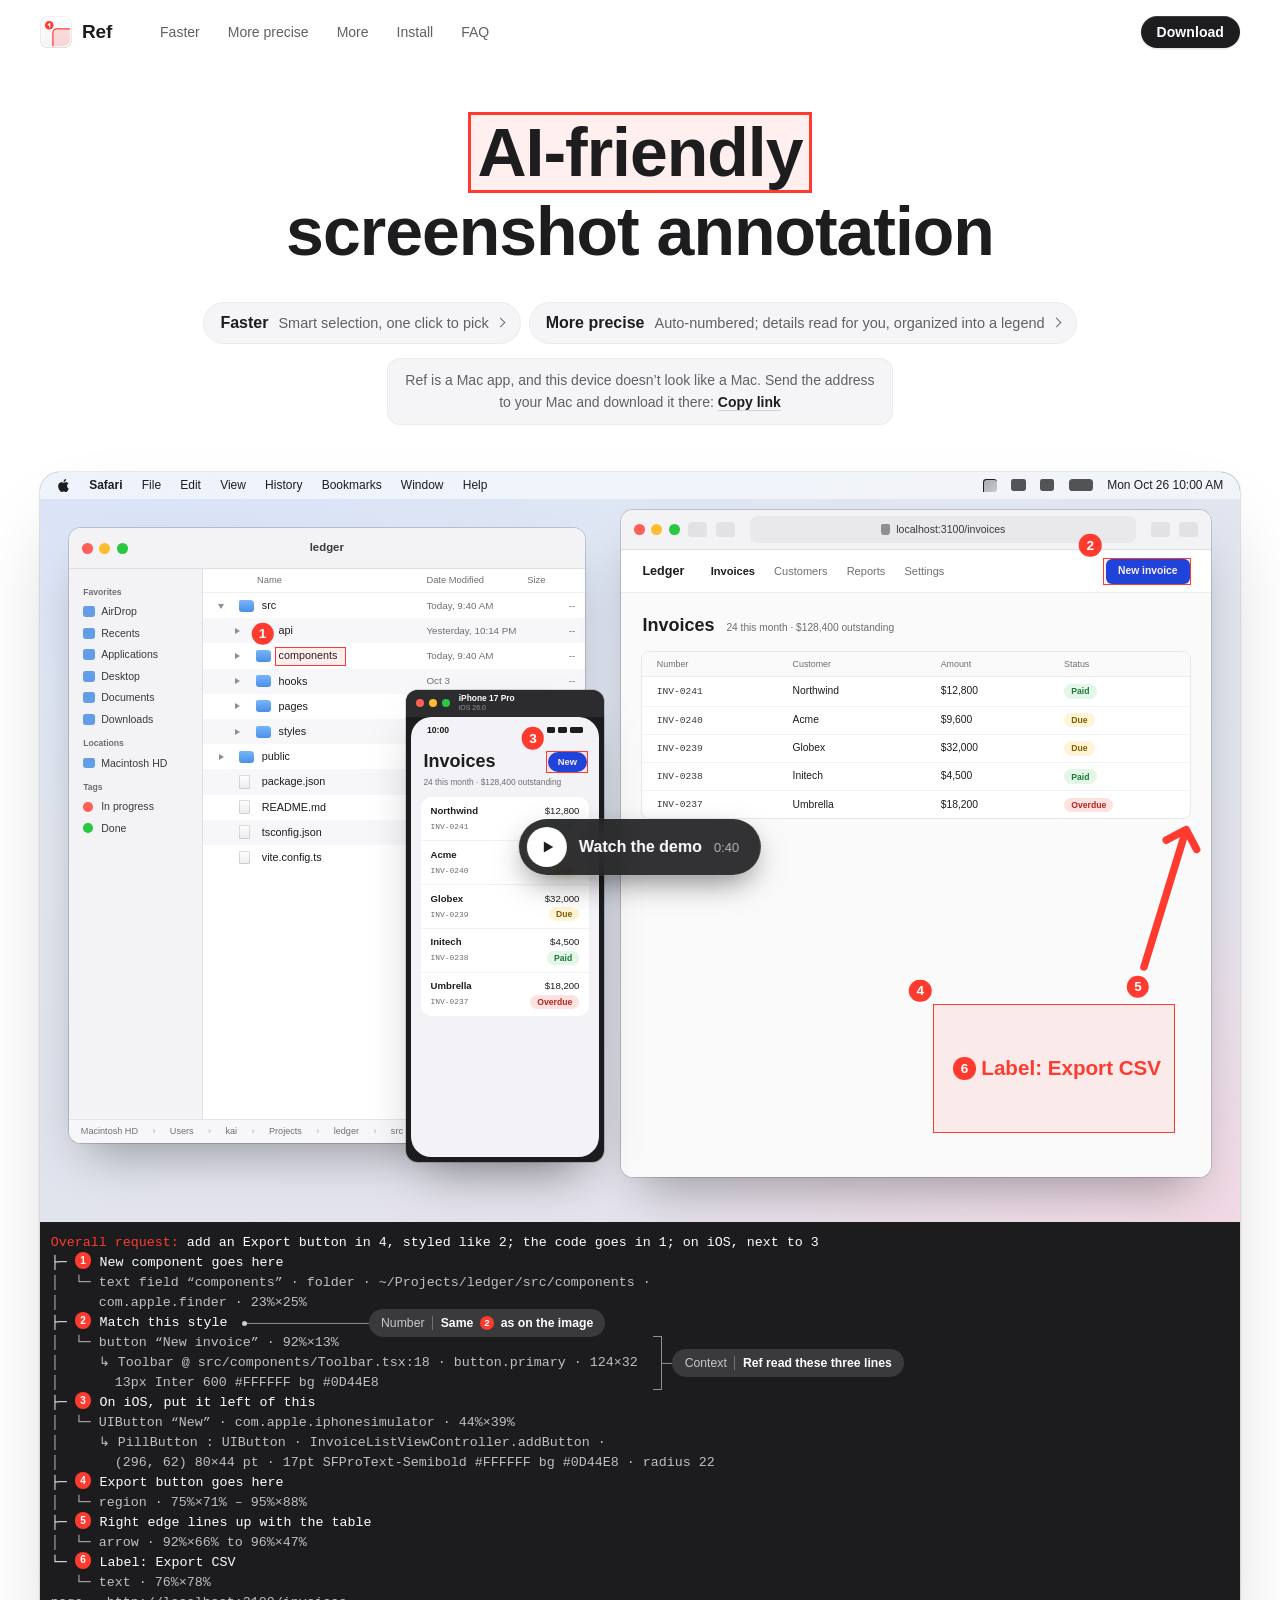
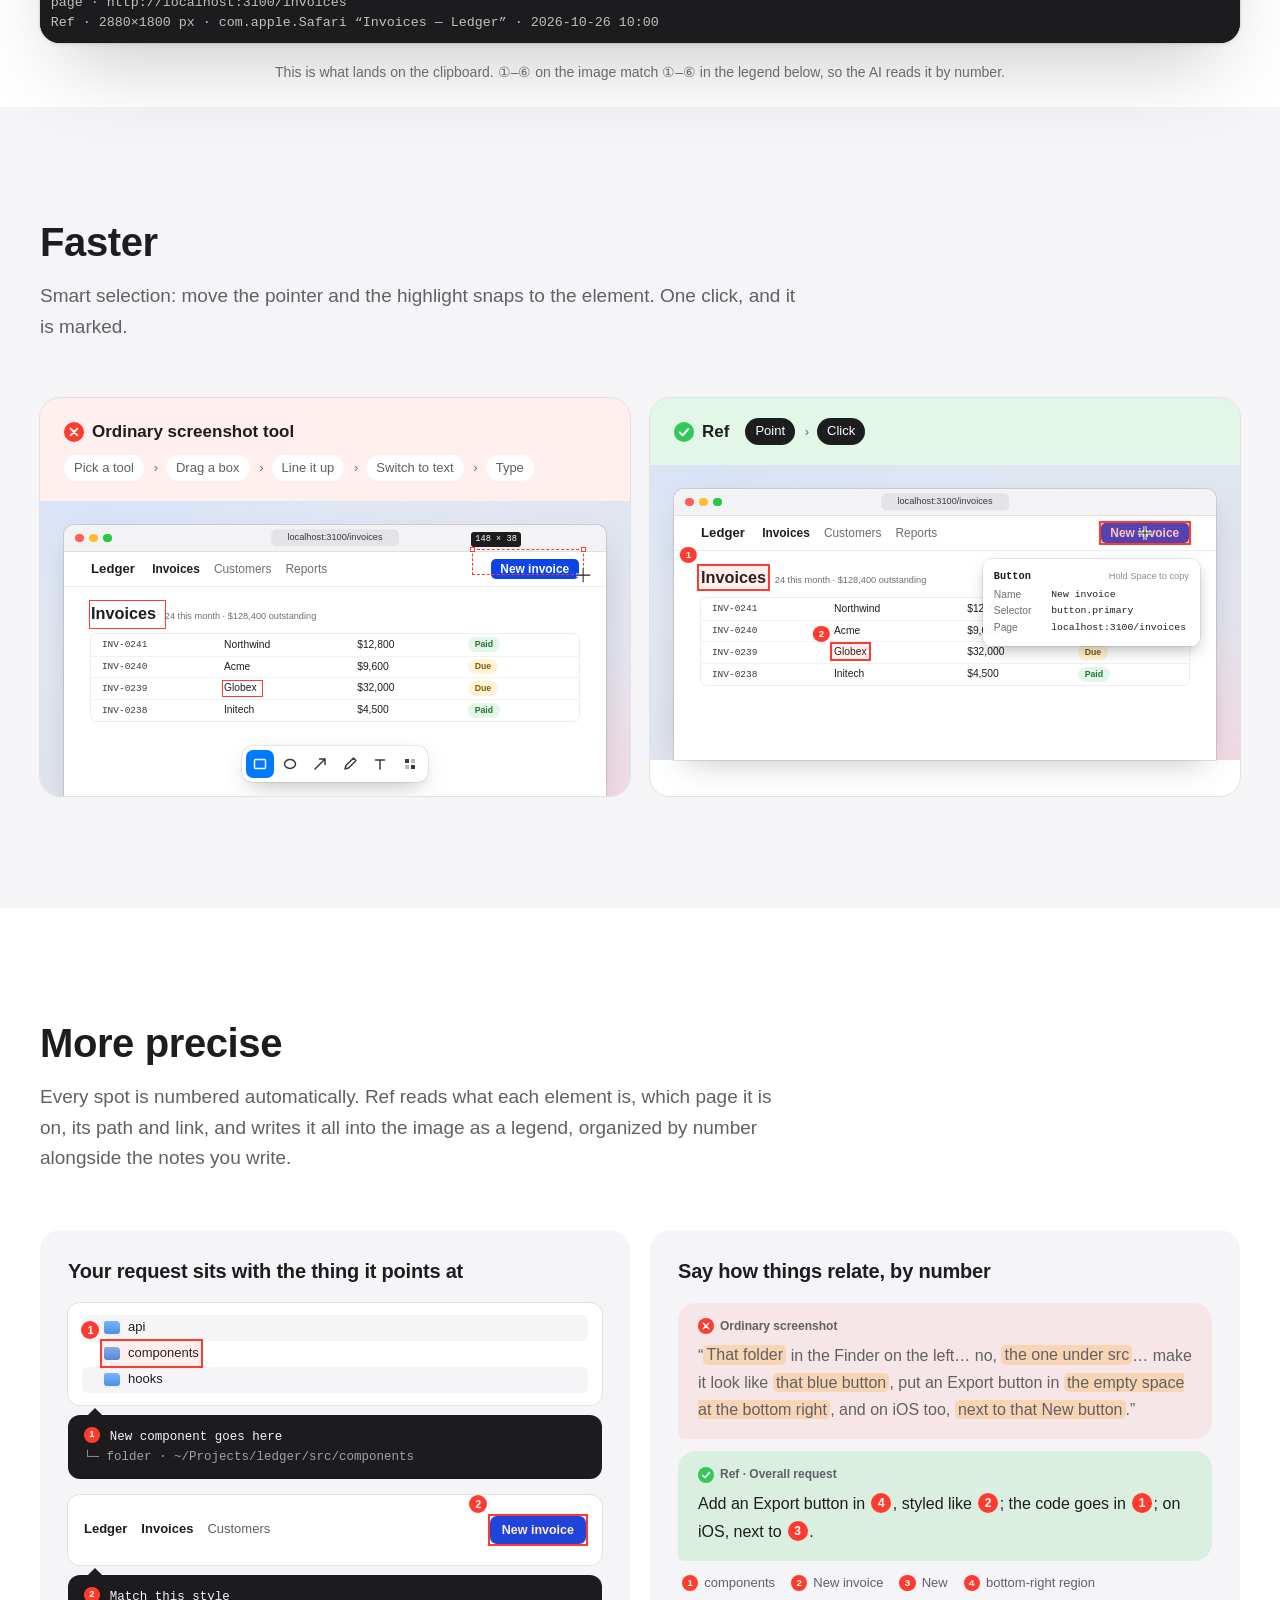
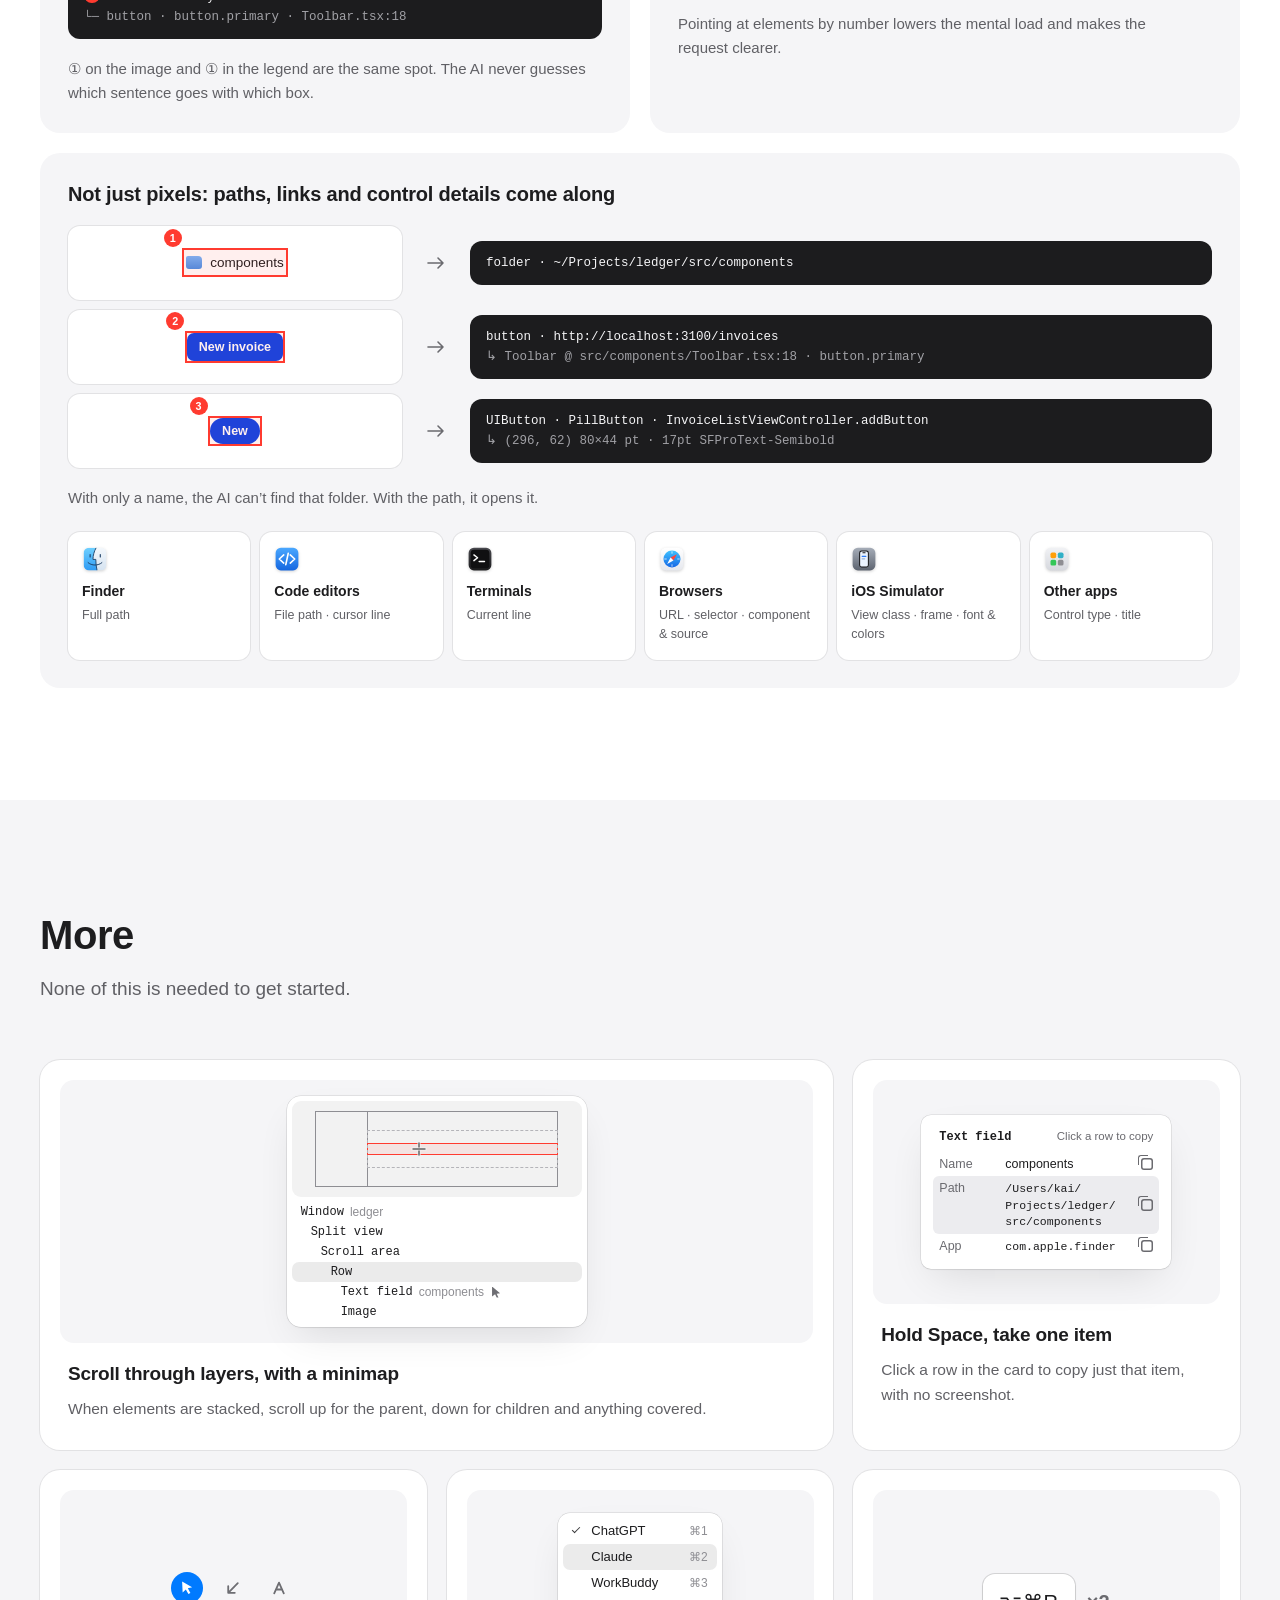
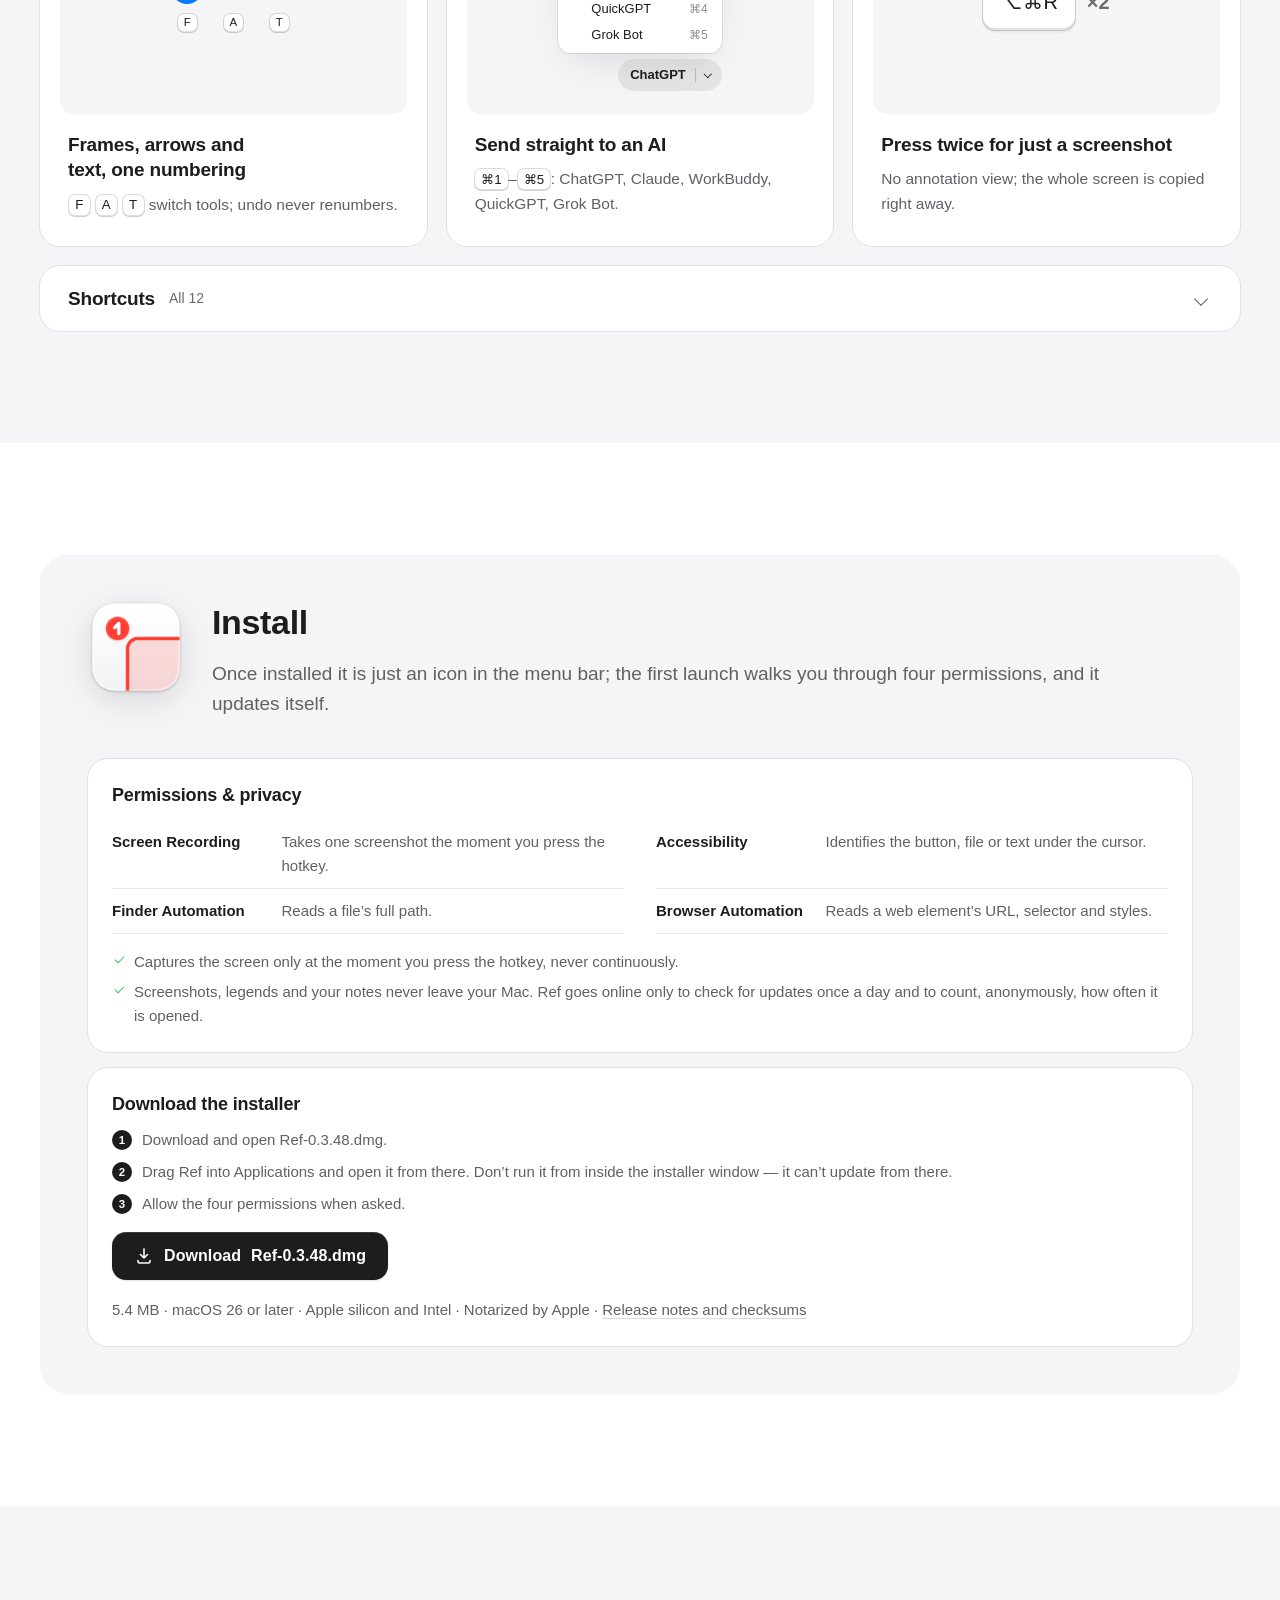
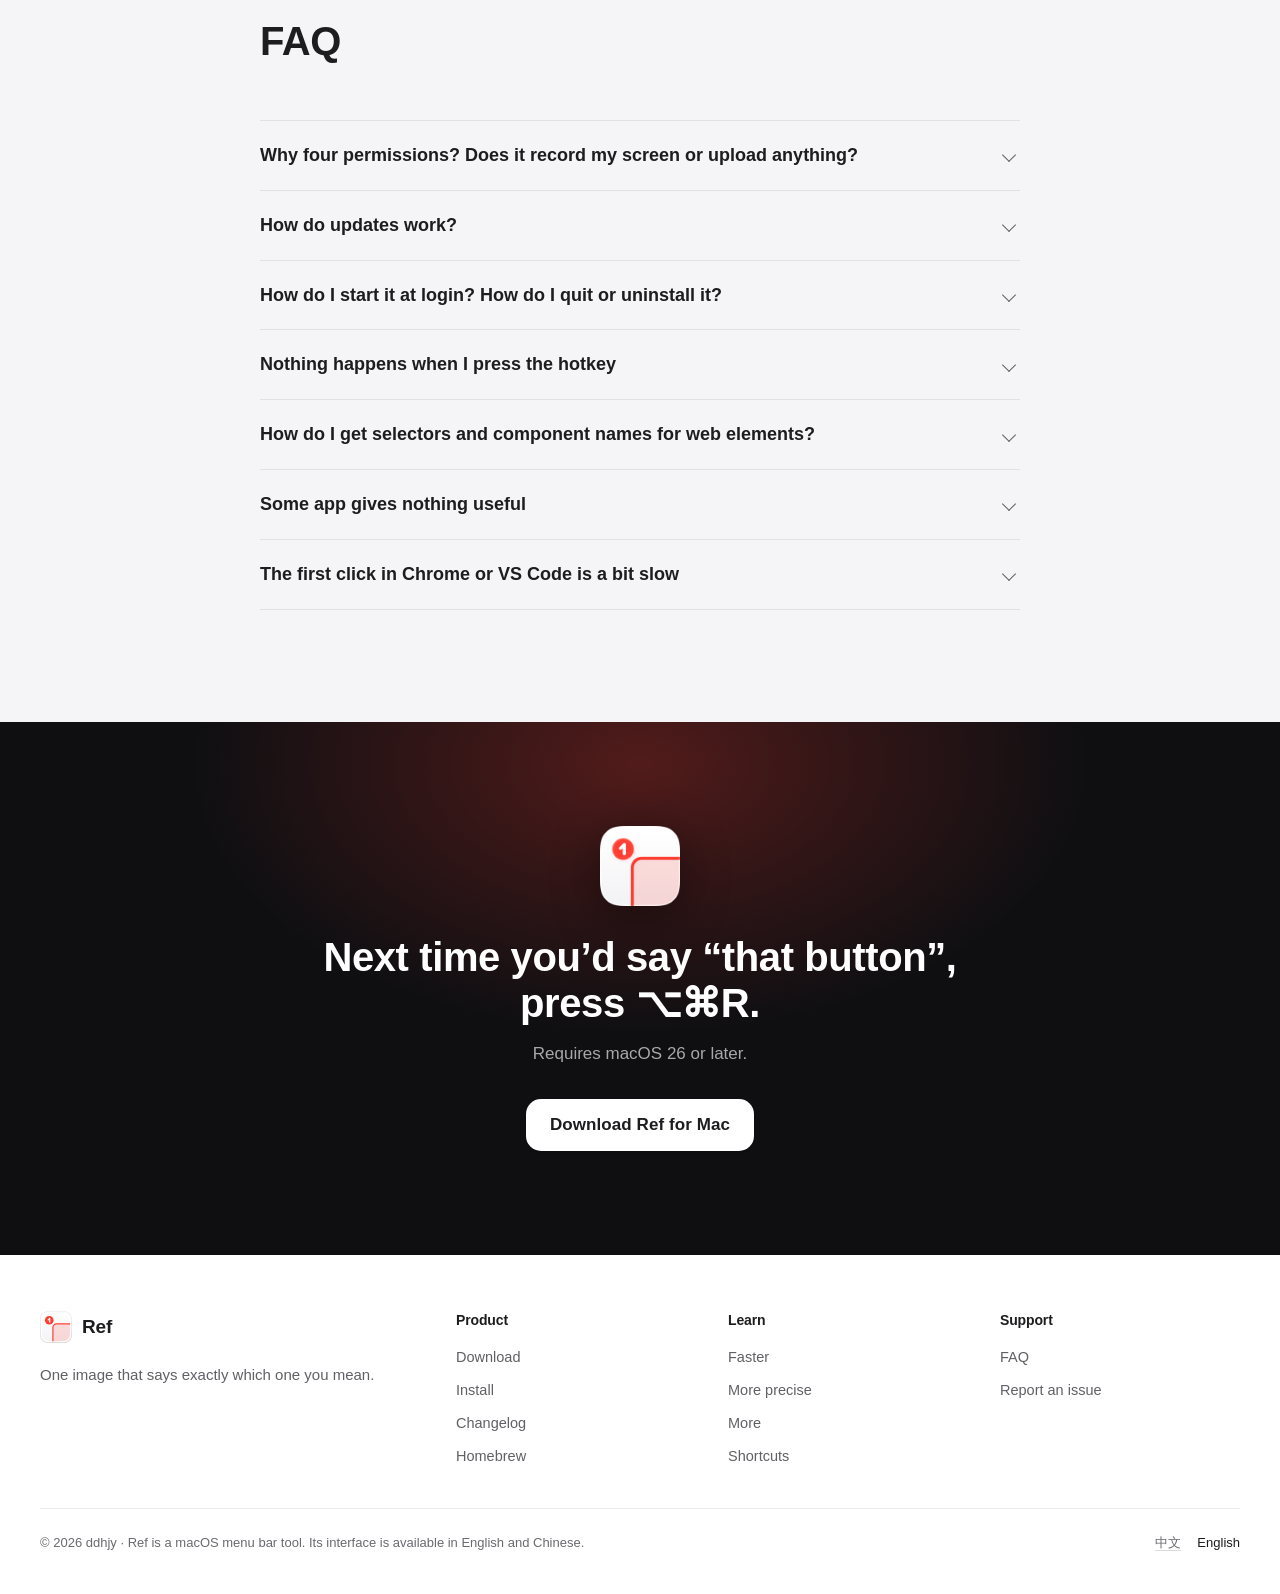
==== en/index.html @ 7cd7f017 "site: v0.3.48" ====
<!doctype html>
<html lang="en">
<head>
<meta charset="utf-8">
<meta name="viewport" content="width=device-width, initial-scale=1, viewport-fit=cover">
<title>Ref — AI-friendly screenshot annotation · macOS</title>
<meta name="description" content="AI-friendly screenshot annotation, in the macOS menu bar. Faster: smart selection, picked in one click. More precise: numbered automatically, with the details read for you and organized into a legend. Paste it into Cursor, ChatGPT or Claude.">
<meta name="color-scheme" content="light dark">
<meta name="theme-color" media="(prefers-color-scheme: light)" content="#ffffff">
<meta name="theme-color" media="(prefers-color-scheme: dark)" content="#161617">
<meta name="application-name" content="Ref">
<meta name="apple-mobile-web-app-title" content="Ref">

<link rel="canonical" href="https://ref.suixinapp.com/en/">
<link rel="alternate" hreflang="zh-Hans" href="https://ref.suixinapp.com/">
<link rel="alternate" hreflang="en" href="https://ref.suixinapp.com/en/">
<link rel="alternate" hreflang="x-default" href="https://ref.suixinapp.com/">

<meta property="og:type" content="website">
<meta property="og:site_name" content="Ref">
<meta property="og:locale" content="en_US">
<meta property="og:locale:alternate" content="zh_CN">
<meta property="og:title" content="Ref — AI-friendly screenshot annotation">
<meta property="og:description" content="Faster: smart selection, picked in one click. More precise: numbered automatically, with the details read for you and organized into a legend. Paste it into Cursor, ChatGPT or Claude.">
<meta property="og:url" content="https://ref.suixinapp.com/en/">
<meta property="og:image" content="https://ref.suixinapp.com/assets/img/og-en.png">
<meta property="og:image:width" content="1200">
<meta property="og:image:height" content="630">
<meta property="og:image:alt" content="Ref: numbered marks on a screenshot and the legend band underneath">
<meta name="twitter:card" content="summary_large_image">
<meta name="twitter:title" content="Ref — AI-friendly screenshot annotation">
<meta name="twitter:description" content="Smart selection, one click to pick; auto-numbered, with the details read for you and organized into a legend. Paste it into Cursor, ChatGPT or Claude.">
<meta name="twitter:image" content="https://ref.suixinapp.com/assets/img/og-en.png">

<link rel="icon" href="../assets/img/favicon.svg" type="image/svg+xml">
<link rel="icon" href="../assets/img/favicon-32.png" type="image/png" sizes="32x32">
<link rel="apple-touch-icon" href="../assets/img/apple-touch-icon.png">
<link rel="manifest" href="../site.webmanifest">

<link rel="preload" href="../assets/img/brand.svg" as="image" type="image/svg+xml">
<link rel="preconnect" href="https://api.github.com" crossorigin>
<link rel="stylesheet" href="../assets/site.css">
<script src="../assets/lang.js"></script>
<script type="application/ld+json">
{
  "@context": "https://schema.org",
  "@type": "SoftwareApplication",
  "name": "Ref",
  "operatingSystem": "macOS 26",
  "applicationCategory": "UtilitiesApplication",
  "description": "AI-friendly screenshot annotation, in the macOS menu bar. Press a hotkey and click what you mean: Ref snaps to the element, numbers it, and writes your request together with its path and links into one image on the clipboard.",
  "softwareVersion": "0.3.48",
  "downloadUrl": "https://github.com/ddhjy/ref-releases/releases/latest",
  "releaseNotes": "https://github.com/ddhjy/ref-releases/releases",
  "offers": { "@type": "Offer", "price": "0", "priceCurrency": "USD" },
  "inLanguage": ["en", "zh-Hans"],
  "image": "https://ref.suixinapp.com/assets/img/icon-512.png",
  "url": "https://ref.suixinapp.com/en/"
}
</script>
</head>
<body>
<a class="skip" href="#main">Skip to content</a>

<header class="site-header">
  <div class="container nav-bar">
    <a class="brand" href="./" aria-label="Ref home">
      <img src="../assets/img/brand.svg" width="32" height="32" alt="" decoding="async">
      <span>Ref</span>
    </a>
    <nav class="nav-links" id="nav" aria-label="Page">
      <a href="#faster">Faster</a>
      <a href="#precise">More precise</a>
      <a href="#details">More</a>
      <a href="#install">Install</a>
      <a href="#faq">FAQ</a>
    </nav>
    <div class="nav-actions">
      <a class="btn btn-primary btn-sm" href="#install">Download</a>
      <button class="nav-toggle" type="button" aria-expanded="false" aria-controls="nav" aria-label="Open menu">
        <span></span><span></span>
      </button>
    </div>
  </div>
</header>

<main id="main">

<!-- ========== Hero ========== -->
<section class="hero" aria-labelledby="hero-title">
  <div class="container hero-copy">
    <h1 id="hero-title"><span class="mark">AI-friendly</span> <span class="nowrap">screenshot annotation</span></h1>
    <ul class="lede-2">
      <li><a href="#faster"><b>Faster</b><span>Smart selection, one click to pick</span></a></li>
      <li><a href="#precise"><b>More precise</b><span>Auto-numbered; details read for you, organized into a legend</span></a></li>
    </ul>
    <p class="notice" data-old-macos hidden>Your Mac is on macOS <span data-macos-version></span>, and Ref needs macOS 26. Update under System Settings → General → Software Update first, then come back to download.</p>
    <p class="notice" data-not-mac hidden>Ref is a Mac app, and this device doesn’t look like a Mac. Send the address to your Mac and download it there: <button class="link-btn copy" type="button" data-copy="https://ref.suixinapp.com/en/"><span class="copy-idle">Copy link</span><span class="copy-done">Copied</span></button></p>
  </div>
  <div class="container-wide">
    <figure class="demo" aria-label="An image copied by Ref: six numbered marks on a screenshot, and a legend band underneath that spells out what each mark refers to">
      <div class="demo-frame">
      <div class="demo-screen" aria-hidden="true">
        <div class="mbar">
          <span class="mbar-apple"></span>
          <b>Safari</b><span>File</span><span>Edit</span><span>View</span><span>History</span><span>Bookmarks</span><span>Window</span><span>Help</span>
          <span class="mbar-right"><i class="mbar-ref"></i><i class="mbar-glyph"></i><i class="mbar-glyph"></i><i class="mbar-glyph wide"></i><span>Mon Oct 26  10:00 AM</span></span>
        </div>

        <div class="win win-finder">
          <div class="win-bar">
            <span class="lights"><i></i><i></i><i></i></span>
            <span class="win-title">ledger</span>
          </div>
          <div class="finder">
            <aside class="finder-side">
              <p>Favorites</p>
              <span>AirDrop</span><span>Recents</span><span>Applications</span><span>Desktop</span><span>Documents</span><span>Downloads</span>
              <p>Locations</p>
              <span>Macintosh HD</span>
              <p>Tags</p>
              <span class="tag"><i style="--c:#ff5f57"></i>In progress</span><span class="tag"><i style="--c:#28c840"></i>Done</span>
            </aside>
            <div class="finder-list">
              <div class="finder-head"><span>Name</span><span>Date Modified</span><span>Size</span></div>
              <div class="row"><em class="tri open"></em><i class="ico folder"></i><span>src</span><span>Today, 9:40 AM</span><span>--</span></div>
              <div class="row deep"><em class="tri"></em><i class="ico folder"></i><span>api</span><span>Yesterday, 10:14 PM</span><span>--</span></div>
              <div class="row deep" data-mark="1"><em class="tri"></em><i class="ico folder"></i><span>components</span><span>Today, 9:40 AM</span><span>--</span></div>
              <div class="row deep"><em class="tri"></em><i class="ico folder"></i><span>hooks</span><span>Oct 3</span><span>--</span></div>
              <div class="row deep"><em class="tri"></em><i class="ico folder"></i><span>pages</span><span>Today, 9:12 AM</span><span>--</span></div>
              <div class="row deep"><em class="tri"></em><i class="ico folder"></i><span>styles</span><span>Sep 30</span><span>--</span></div>
              <div class="row"><em class="tri"></em><i class="ico folder"></i><span>public</span><span>Sep 28</span><span>--</span></div>
              <div class="row"><em></em><i class="ico file"></i><span>package.json</span><span>Today, 9:12 AM</span><span>2 KB</span></div>
              <div class="row"><em></em><i class="ico file"></i><span>README.md</span><span>Sep 28</span><span>4 KB</span></div>
              <div class="row"><em></em><i class="ico file"></i><span>tsconfig.json</span><span>Sep 28</span><span>1 KB</span></div>
              <div class="row"><em></em><i class="ico file"></i><span>vite.config.ts</span><span>Sep 28</span><span>1 KB</span></div>
            </div>
          </div>
          <div class="finder-path"><span>Macintosh HD</span><span>Users</span><span>kai</span><span>Projects</span><span>ledger</span><span>src</span></div>
        </div>

        <div class="win win-safari">
          <div class="win-bar safari-bar">
            <span class="lights"><i></i><i></i><i></i></span>
            <span class="sf-btn"></span><span class="sf-btn"></span>
            <span class="url"><i></i>localhost:3100/invoices</span>
            <span class="sf-btn"></span><span class="sf-btn"></span>
          </div>
          <div class="page">
            <div class="page-nav">
              <b>Ledger</b>
              <span class="on">Invoices</span><span>Customers</span><span>Reports</span><span>Settings</span>
              <span class="page-btn" data-mark="2">New invoice</span>
            </div>
            <div class="page-body">
              <div class="page-h"><span>Invoices</span><small>24 this month · $128,400 outstanding</small></div>
              <div class="table">
                <div class="th"><span>Number</span><span>Customer</span><span>Amount</span><span>Status</span></div>
                <div class="tr"><span>INV-0241</span><span>Northwind</span><span>$12,800</span><span class="st paid">Paid</span></div>
                <div class="tr"><span>INV-0240</span><span>Acme</span><span>$9,600</span><span class="st">Due</span></div>
                <div class="tr"><span>INV-0239</span><span>Globex</span><span>$32,000</span><span class="st">Due</span></div>
                <div class="tr"><span>INV-0238</span><span>Initech</span><span>$4,500</span><span class="st paid">Paid</span></div>
                <div class="tr"><span>INV-0237</span><span>Umbrella</span><span>$18,200</span><span class="st late">Overdue</span></div>
              </div>
            </div>
          </div>
        </div>

        <div class="win win-sim">
          <div class="win-bar sim-bar">
            <span class="lights"><i></i><i></i><i></i></span>
            <span class="sim-name"><b>iPhone 17 Pro</b><small>iOS 26.0</small></span>
          </div>
          <div class="phone">
            <div class="phone-status"><b>10:00</b><span><i></i><i></i><i class="wide"></i></span></div>
            <div class="phone-nav"><b>Invoices</b><span class="phone-btn" data-mark="3">New</span></div>
            <div class="phone-sub">24 this month · $128,400 outstanding</div>
            <div class="phone-list">
              <div class="phone-cell"><b>Northwind</b><span>$12,800</span><small>INV-0241</small><span class="st paid">Paid</span></div>
              <div class="phone-cell"><b>Acme</b><span>$9,600</span><small>INV-0240</small><span class="st">Due</span></div>
              <div class="phone-cell"><b>Globex</b><span>$32,000</span><small>INV-0239</small><span class="st">Due</span></div>
              <div class="phone-cell"><b>Initech</b><span>$4,500</span><small>INV-0238</small><span class="st paid">Paid</span></div>
              <div class="phone-cell"><b>Umbrella</b><span>$18,200</span><small>INV-0237</small><span class="st late">Overdue</span></div>
            </div>
          </div>
        </div>

        <!-- Marks as the app draws them: a square ring outside the frame, the badge off its
             top-left corner; a straight arrow with the badge behind its tail; text beside its badge. -->
        <span class="mk mk-frame" style="--x:19.7%;--y:23.4%;--w:5.7%;--h:2.3%" data-n="1"><b>1</b></span>
        <span class="mk mk-frame" style="--x:88.67%;--y:11.58%;--w:7.13%;--h:3.36%" data-n="2"><b>2</b></span>
        <span class="mk mk-frame" style="--x:42.23%;--y:37.32%;--w:3.32%;--h:2.72%" data-n="3"><b>3</b></span>
        <span class="mk mk-region" style="--x:74.5%;--y:71%;--w:20%;--h:17%" data-n="4"><b>4</b></span>
        <svg class="mk mk-arrow" viewBox="0 0 1000 625" preserveAspectRatio="none" data-n="5" data-tail="920 412.5" data-head="956 295">
          <path d="M920 412.5 L955.08 297.99 M938.52 306.78 L955.08 297.99 L963.87 314.55"/>
        </svg>
        <span class="mk mk-badge-only" style="--x:92%;--y:66%;--ux:0.2929;--uy:-0.9561" data-n="5"><b>5</b></span>
        <span class="mk mk-text" style="--x:76.1%;--y:78%" data-n="6"><b>6</b>Label: Export CSV</span>
      </div>

      <pre class="demo-legend" data-legend><span class="ll" data-n="0"><em>Overall request: </em>add an Export button in 4, styled like 2; the code goes in 1; on iOS, next to 3</span>
<span class="ll" data-n="1">├─ <i class="lb" data-n="1">①</i> New component goes here
<s>│  └─ text field “components” · folder · ~/Projects/ledger/src/components ·
│     com.apple.finder · 23%×25%</s></span>
<span class="ll" data-n="2">├─ <i class="lb" data-n="2">②</i> Match this style
<s>│  └─ button “New invoice” · 92%×13%
│     ↳ Toolbar @ src/components/Toolbar.tsx:18 · button.primary · 124×32
│       13px Inter 600 #FFFFFF bg #0D44E8</s></span>
<span class="ll" data-n="3">├─ <i class="lb" data-n="3">③</i> On iOS, put it left of this
<s>│  └─ UIButton “New” · com.apple.iphonesimulator · 44%×39%
│     ↳ PillButton : UIButton · InvoiceListViewController.addButton ·
│       (296, 62) 80×44 pt · 17pt SFProText-Semibold #FFFFFF bg #0D44E8 · radius 22</s></span>
<span class="ll" data-n="4">├─ <i class="lb" data-n="4">④</i> Export button goes here
<s>│  └─ region · 75%×71% – 95%×88%</s></span>
<span class="ll" data-n="5">├─ <i class="lb" data-n="5">⑤</i> Right edge lines up with the table
<s>│  └─ arrow · 92%×66% to 96%×47%</s></span>
<span class="ll" data-n="6">└─ <i class="lb" data-n="6">⑥</i> Label: Export CSV
<s>   └─ text · 76%×78%</s></span>
<span class="ll sig" data-n="7">page · http://localhost:3100/invoices
Ref · 2880×1800 px · com.apple.Safari “Invoices — Ledger” · 2026-10-26 10:00</span></pre>
      <!-- Notes on the picture, not part of it: the caption says the same in words. -->
      <ul class="demo-guides" aria-hidden="true">
        <li class="dg dg-num" style="--x:27.4cqw;--from:17cqw;--line:4"><span>Number</span><i></i>Same <b>2</b> as on the image</li>
        <li class="dg dg-read" style="--x:51cqw;--line:5;--lines:3"><span>Context</span><i></i>Ref read these three lines</li>
      </ul>
      </div>
      <figcaption class="demo-caption">This is what lands on the clipboard. ①–⑥ on the image match ①–⑥ in the legend below, so the AI reads it by number.</figcaption>
    </figure>
  </div>
</section>

<!-- ========== Faster ========== -->
<section class="section section-alt" id="faster" aria-labelledby="faster-title">
  <div class="container">
    <header class="section-head">
      <h2 id="faster-title">Faster</h2>
      <p class="section-lede">Smart selection: move the pointer and the highlight snaps to the element. One click, and it is marked.</p>
    </header>

    <div class="vs2">
      <figure class="vs2-item">
        <figcaption>
          <b>Ordinary screenshot tool</b>
          <ul class="chips"><li>Pick a tool</li><li>Drag a box</li><li>Line it up</li><li>Switch to text</li><li>Type</li></ul>
        </figcaption>
        <div class="mini-wrap" aria-hidden="true">
          <div class="mini">
            <div class="mini-bar"><span class="mini-lights"><i></i><i></i><i></i></span><span class="mini-url">localhost:3100/invoices</span></div>
            <div class="mini-nav"><b>Ledger</b><span class="on">Invoices</span><span>Customers</span><span>Reports</span><span class="mini-btn">New invoice<i class="plain-box"><small>148 × 38</small><svg class="xhair" viewBox="0 0 16 16"><path d="M8 1v14M1 8h14" stroke="#fff" stroke-width="3"/><path d="M8 1v14M1 8h14" stroke="#1d1d1f" stroke-width="1"/></svg></i></span></div>
            <div class="mini-body">
              <div class="mini-h"><span class="mini-hw plain-prev">Invoices</span><small>24 this month · $128,400 outstanding</small></div>
              <div class="mini-table">
                <div class="mini-tr"><span>INV-0241</span><span>Northwind</span><span>$12,800</span><span><i class="mini-st paid">Paid</i></span></div>
                <div class="mini-tr"><span>INV-0240</span><span>Acme</span><span>$9,600</span><span><i class="mini-st">Due</i></span></div>
                <div class="mini-tr"><span>INV-0239</span><span><i class="plain-prev">Globex</i></span><span>$32,000</span><span><i class="mini-st">Due</i></span></div>
                <div class="mini-tr"><span>INV-0238</span><span>Initech</span><span>$4,500</span><span><i class="mini-st paid">Paid</i></span></div>
              </div>
            </div>
          </div>
          <div class="plain-tools">
            <i class="pt on"><svg viewBox="0 0 16 16"><rect x="2.5" y="3.5" width="11" height="9" rx="1"/></svg></i>
            <i class="pt"><svg viewBox="0 0 16 16"><ellipse cx="8" cy="8" rx="5.5" ry="4.5"/></svg></i>
            <i class="pt"><svg viewBox="0 0 16 16"><path d="M3 13 13 3M7.5 3H13v5.5"/></svg></i>
            <i class="pt"><svg viewBox="0 0 16 16"><path d="m3 13 1-3.5L11.5 2 14 4.5 6.5 12 3 13Z"/></svg></i>
            <i class="pt"><svg viewBox="0 0 16 16"><path d="M3.5 4h9M8 4v9"/></svg></i>
            <i class="pt"><svg viewBox="0 0 16 16"><path d="M3 3h4v4H3zM9 9h4v4H9z" fill="currentColor" stroke="none"/><path d="M9 3h4v4H9zM3 9h4v4H3z" fill="currentColor" stroke="none" opacity=".35"/></svg></i>
          </div>
        </div>
      </figure>

      <figure class="vs2-item is-ref">
        <figcaption>
          <b>Ref</b>
          <ul class="chips"><li>Point</li><li>Click</li></ul>
        </figcaption>
        <div class="mini-wrap" aria-hidden="true">
          <div class="mini">
            <div class="mini-bar"><span class="mini-lights"><i></i><i></i><i></i></span><span class="mini-url">localhost:3100/invoices</span></div>
            <div class="mini-nav"><b>Ledger</b><span class="on">Invoices</span><span>Customers</span><span>Reports</span><span class="mini-btn mm hover">New invoice<svg class="xhair mini-cursor" viewBox="0 0 16 16"><path d="M8 1v14M1 8h14" stroke="#fff" stroke-width="3"/><path d="M8 1v14M1 8h14" stroke="#1d1d1f" stroke-width="1"/></svg></span></div>
            <div class="mini-body">
              <div class="mini-h"><span class="mini-hw mm set" data-n="1">Invoices</span><small>24 this month · $128,400 outstanding</small></div>
              <div class="mini-table">
                <div class="mini-tr"><span>INV-0241</span><span>Northwind</span><span>$12,800</span><span><i class="mini-st paid">Paid</i></span></div>
                <div class="mini-tr"><span>INV-0240</span><span>Acme</span><span>$9,600</span><span><i class="mini-st">Due</i></span></div>
                <div class="mini-tr"><span>INV-0239</span><span><i class="mm set" data-n="2">Globex</i></span><span>$32,000</span><span><i class="mini-st">Due</i></span></div>
                <div class="mini-tr"><span>INV-0238</span><span>Initech</span><span>$4,500</span><span><i class="mini-st paid">Paid</i></span></div>
              </div>
            </div>
            <div class="mini-card">
              <b>Button<small>Hold Space to copy</small></b>
              <span><i>Name</i><em>New invoice</em></span>
              <span><i>Selector</i><em>button.primary</em></span>
              <span><i>Page</i><em>localhost:3100/invoices</em></span>
            </div>
          </div>
        </div>
      </figure>
    </div>
  </div>
</section>

<!-- ========== More precise ========== -->
<section class="section" id="precise" aria-labelledby="precise-title">
  <div class="container">
    <header class="section-head">
      <h2 id="precise-title">More precise</h2>
      <p class="section-lede">Every spot is numbered automatically. Ref reads what each element is, which page it is on, its path and link, and writes it all into the image as a legend, organized by number alongside the notes you write.</p>
    </header>

    <div class="precise-grid">
      <article class="pblock">
        <h3>Your request sits with the thing it points at</h3>
        <div class="bind" aria-hidden="true">
          <div class="bind-col">
            <div class="bind-crop crop-finder">
              <div class="crow"><i class="cico"></i>api</div>
              <div class="crow"><span class="ctx-folder mm set" data-n="1"><i class="cico"></i>components</span></div>
              <div class="crow"><i class="cico"></i>hooks</div>
            </div>
            <pre class="bind-line"><i class="lb" data-n="1">①</i> New component goes here
<s>└─ folder · ~/Projects/ledger/src/components</s></pre>
          </div>
          <div class="bind-col">
            <div class="bind-crop crop-page"><b>Ledger</b><span class="on">Invoices</span><span>Customers</span><span class="cbtn mm set" data-n="2">New invoice</span></div>
            <pre class="bind-line"><i class="lb" data-n="2">②</i> Match this style
<s>└─ button · button.primary · Toolbar.tsx:18</s></pre>
          </div>
        </div>
        <p class="pblock-note">① on the image and ① in the legend are the same spot. The AI never guesses which sentence goes with which box.</p>
      </article>

      <article class="pblock">
        <h3>Say how things relate, by number</h3>
        <div class="relate">
          <blockquote class="say say-before">
            <span class="say-tag">Ordinary screenshot</span>
            <p>“<mark>That folder</mark> in the Finder on the left… no, <mark>the one under src</mark>… make it look like <mark>that blue button</mark>, put an Export button in <mark>the empty space at the bottom right</mark>, and on iOS too, <mark>next to that New button</mark>.”</p>
          </blockquote>
          <blockquote class="say say-after">
            <span class="say-tag">Ref · Overall request</span>
            <p>Add an Export button in <i class="lb" data-n="4">④</i>, styled like <i class="lb" data-n="2">②</i>; the code goes in <i class="lb" data-n="1">①</i>; on iOS, next to <i class="lb" data-n="3">③</i>.</p>
          </blockquote>
          <ul class="relate-key" aria-hidden="true">
            <li><i class="lb" data-n="1">①</i>components</li>
            <li><i class="lb" data-n="2">②</i>New invoice</li>
            <li><i class="lb" data-n="3">③</i>New</li>
            <li><i class="lb" data-n="4">④</i>bottom-right region</li>
          </ul>
        </div>
        <p class="pblock-note">Pointing at elements by number lowers the mental load and makes the request clearer.</p>
      </article>

      <article class="pblock pblock-wide">
        <h3>Not just pixels: paths, links and control details come along</h3>
        <ul class="ctx" aria-hidden="true">
          <li>
            <span class="ctx-el"><span class="ctx-folder mm set" data-n="1"><i class="cico"></i>components</span></span>
            <span class="ctx-arrow"><svg viewBox="0 0 24 24"><path d="M4 12h15m0 0-5-5m5 5-5 5"/></svg></span>
            <pre class="ctx-info">folder · ~/Projects/ledger/src/components</pre>
          </li>
          <li>
            <span class="ctx-el"><span class="ctx-btn mm set" data-n="2">New invoice</span></span>
            <span class="ctx-arrow"><svg viewBox="0 0 24 24"><path d="M4 12h15m0 0-5-5m5 5-5 5"/></svg></span>
            <pre class="ctx-info">button · http://localhost:3100/invoices
<s>↳ Toolbar @ src/components/Toolbar.tsx:18 · button.primary</s></pre>
          </li>
          <li>
            <span class="ctx-el"><span class="ctx-pill mm set" data-n="3">New</span></span>
            <span class="ctx-arrow"><svg viewBox="0 0 24 24"><path d="M4 12h15m0 0-5-5m5 5-5 5"/></svg></span>
            <pre class="ctx-info">UIButton · PillButton · InvoiceListViewController.addButton
<s>↳ (296, 62) 80×44 pt · 17pt SFProText-Semibold</s></pre>
          </li>
        </ul>
        <p class="pblock-note">With only a name, the AI can’t find that folder. With the path, it opens it.</p>
        <ul class="reads-row">
          <li><img class="app-icon" src="../assets/img/app-finder.svg" alt="" width="26" height="26"><b>Finder</b><span>Full path</span></li>
          <li><img class="app-icon" src="../assets/img/app-editor.svg" alt="" width="26" height="26"><b>Code editors</b><span>File path · cursor line</span></li>
          <li><img class="app-icon" src="../assets/img/app-terminal.svg" alt="" width="26" height="26"><b>Terminals</b><span>Current line</span></li>
          <li><img class="app-icon" src="../assets/img/app-browser.svg" alt="" width="26" height="26"><b>Browsers</b><span>URL · selector · component &amp; source</span></li>
          <li><img class="app-icon" src="../assets/img/app-simulator.svg" alt="" width="26" height="26"><b>iOS Simulator</b><span>View class · frame · font &amp; colors</span></li>
          <li><img class="app-icon" src="../assets/img/app-other.svg" alt="" width="26" height="26"><b>Other apps</b><span>Control type · title</span></li>
        </ul>
      </article>
    </div>
  </div>
</section>

<!-- ========== Details ========== -->
<section class="section section-alt" id="details" aria-labelledby="details-title">
  <div class="container">
    <header class="section-head">
      <h2 id="details-title">More</h2>
      <p class="section-lede">None of this is needed to get started.</p>
    </header>
    <div class="bento details">
      <article class="card card-wide">
        <div class="card-visual">
          <div class="lmap">
            <div class="map-wire">
              <i class="w w1"></i><i class="w w2"></i><i class="w w3 sel"></i><i class="w w4 dash"></i>
              <span class="cross"></span>
            </div>
            <ul class="map-rows">
              <li>Window <s>ledger</s></li>
              <li class="in1">Split view</li>
              <li class="in2">Scroll area</li>
              <li class="in3 sel">Row</li>
              <li class="in4">Text field <s>components</s><i class="hit"></i></li>
              <li class="in4">Image</li>
            </ul>
          </div>
        </div>
        <h3>Scroll through layers, with a minimap</h3>
        <p>When elements are stacked, scroll up for the parent, down for children and anything covered.</p>
      </article>
      <article class="card">
        <div class="card-visual">
          <div class="hover-card small">
            <div class="hover-row"><span>Text field</span><em>Click a row to copy</em></div>
            <div class="hover-row"><span>Name</span><b>components</b><i class="cp"></i></div>
            <div class="hover-row on"><span>Path</span><code>/Users/<wbr>kai/<wbr>Projects/<wbr>ledger/<wbr>src/<wbr>components</code><i class="cp"></i></div>
            <div class="hover-row"><span>App</span><code>com.apple.finder</code><i class="cp"></i></div>
          </div>
        </div>
        <h3>Hold Space, take one item</h3>
        <p>Click a row in the card to copy just that item, with no screenshot.</p>
      </article>
      <article class="card">
        <div class="card-visual">
          <div class="tools"><span class="tool on"><svg viewBox="0 0 16 16" aria-hidden="true"><path d="M3.4 1.8l9.4 5.4-4 1.1 2.4 4.3-1.9 1.1-2.4-4.3-3 2.9z" fill="currentColor"/></svg><kbd>F</kbd></span><span class="tool"><svg viewBox="0 0 16 16" aria-hidden="true"><path d="M12.5 3.5l-9 9m0-6.2v6.2h6.2" fill="none" stroke="currentColor" stroke-width="1.7" stroke-linecap="round" stroke-linejoin="round"/></svg><kbd>A</kbd></span><span class="tool"><svg viewBox="0 0 16 16" aria-hidden="true"><path d="M3.5 13L8 3l4.5 10M5.3 9.4h5.4" fill="none" stroke="currentColor" stroke-width="1.7" stroke-linecap="round" stroke-linejoin="round"/></svg><kbd>T</kbd></span></div>
        </div>
        <h3>Frames, arrows and text, one numbering</h3>
        <p><kbd>F</kbd> <kbd>A</kbd> <kbd>T</kbd> switch tools; undo never renumbers.</p>
      </article>
      <article class="card">
        <div class="card-visual">
          <div class="send">
            <ul class="send-list"><li class="cur">ChatGPT<kbd>⌘1</kbd></li><li class="on">Claude<kbd>⌘2</kbd></li><li>WorkBuddy<kbd>⌘3</kbd></li><li>QuickGPT<kbd>⌘4</kbd></li><li>Grok Bot<kbd>⌘5</kbd></li></ul>
            <span class="send-btn">ChatGPT<i></i><b></b></span>
          </div>
        </div>
        <h3>Send straight to an AI</h3>
        <p><kbd>⌘1</kbd>–<kbd>⌘5</kbd>: ChatGPT, Claude, WorkBuddy, QuickGPT, Grok Bot.</p>
      </article>
      <article class="card">
        <div class="card-visual">
          <div class="keys"><span class="keycap">⌥⌘R</span><span class="keys-x">×2</span></div>
        </div>
        <h3>Press twice for just a screenshot</h3>
        <p>No annotation view; the whole screen is copied right away.</p>
      </article>
    </div>

    <details class="fold" id="shortcuts">
      <summary><h3>Shortcuts</h3><span class="fold-hint">All 12</span></summary>
      <div class="keys-table">
        <table>
          <tbody>
            <tr><th scope="row"><kbd>⌥⌘R</kbd></th><td>Start a capture / finish and copy; press twice to capture and copy right away</td></tr>
            <tr><th scope="row">Click / drag</th><td>Frame an element / frame a region</td></tr>
            <tr><th scope="row">Scroll</th><td>Move between the elements under the cursor: up for the parent, down for children and covered elements</td></tr>
            <tr><th scope="row">Hold <kbd>Space</kbd></th><td>Lock the current highlight; click a row in the card to copy that item</td></tr>
            <tr><th scope="row"><kbd>F</kbd> <kbd>A</kbd> <kbd>T</kbd></th><td>Frame tool / Arrow tool / Text tool</td></tr>
            <tr><th scope="row"><kbd>⌘Z</kbd> <kbd>⇧⌘Z</kbd></th><td>Undo / redo, without renumbering</td></tr>
          </tbody>
        </table>
        <table>
          <tbody>
            <tr><th scope="row"><kbd>Tab</kbd></th><td>Enter the request marked Tab; inside a field, move on to the next one</td></tr>
            <tr><th scope="row"><kbd>⏎</kbd></th><td>On the canvas, enter the current request; in a field, return to the canvas. Never ends the capture</td></tr>
            <tr><th scope="row"><kbd>⌘⏎</kbd></th><td>Finish and copy</td></tr>
            <tr><th scope="row"><kbd>⌘1</kbd> … <kbd>⌘5</kbd></th><td>Finish and send to ChatGPT / Claude / WorkBuddy / QuickGPT / Grok Bot</td></tr>
            <tr><th scope="row"><kbd>Esc</kbd></th><td>Back out one level; asks again when there is content</td></tr>
            <tr><th scope="row"><kbd>⌘0</kbd></th><td>Discard right away</td></tr>
          </tbody>
        </table>
      </div>
    </details>
  </div>
</section>

<!-- ========== Install ========== -->
<section class="section" id="install" aria-labelledby="install-title">
  <div class="container">
    <div class="install">
      <div class="install-head">
        <img src="../assets/img/icon-256.png" width="96" height="96" alt="" decoding="async">
        <div>
          <h2 id="install-title">Install</h2>
          <p class="section-lede">Once installed it is just an icon in the menu bar; the first launch walks you through four permissions, and it updates itself.</p>
        </div>
      </div>
      <div class="privacy" id="privacy">
        <h3>Permissions &amp; privacy</h3>
        <dl class="perms">
          <div><dt>Screen Recording</dt><dd>Takes one screenshot the moment you press the hotkey.</dd></div>
          <div><dt>Accessibility</dt><dd>Identifies the button, file or text under the cursor.</dd></div>
          <div><dt>Finder Automation</dt><dd>Reads a file’s full path.</dd></div>
          <div><dt>Browser Automation</dt><dd>Reads a web element’s URL, selector and styles.</dd></div>
        </dl>
        <ul class="pledges">
          <li>Captures the screen only at the moment you press the hotkey, never continuously.</li>
          <li>Screenshots, legends and your notes never leave your Mac. Ref goes online only to check for updates once a day and to count, anonymously, how often it is opened.</li>
        </ul>
      </div>
      <div class="install-ways">
        <div class="way">
          <h3>Download the installer</h3>
          <ol class="way-steps">
            <li>Download and open <span data-dmg-name>Ref-0.3.48.dmg</span>.</li>
            <li>Drag Ref into Applications and open it from there. Don’t run it from inside the installer window — it can’t update from there.</li>
            <li>Allow the four permissions when asked.</li>
          </ol>
          <a class="btn btn-primary" href="/download/Ref-0.3.48.dmg" data-download-dmg>
            <svg class="i" viewBox="0 0 20 20" aria-hidden="true"><path d="M10 3v9m0 0 3.5-3.5M10 12 6.5 8.5M4 14.5v1A1.5 1.5 0 0 0 5.5 17h9a1.5 1.5 0 0 0 1.5-1.5v-1"/></svg>
            Download <span data-dmg-name>Ref-0.3.48.dmg</span>
          </a>
          <p class="way-meta"><span data-dmg-size>5.4 MB</span> · macOS 26 or later · Apple silicon and Intel · Notarized by Apple · <a href="https://github.com/ddhjy/ref-releases/releases/latest" data-release-link>Release notes and checksums</a></p>
        </div>
      </div>
    </div>
  </div>
</section>

<!-- ========== FAQ ========== -->
<section class="section section-alt" id="faq" aria-labelledby="faq-title">
  <div class="container narrow">
    <header class="section-head">
      <h2 id="faq-title">FAQ</h2>
    </header>
    <div class="faq">
      <details>
        <summary>Why four permissions? Does it record my screen or upload anything?</summary>
        <p>Each permission does one job; see <a href="#privacy">Permissions &amp; privacy</a>. Ref captures only at the moment you press the hotkey and never uploads your screenshots or annotations.</p>
      </details>
      <details>
        <summary>How do updates work?</summary>
        <p>Ref checks for a new version once a day and installs it on its own; to check right away, use the menu bar icon → Check for Updates….</p>
      </details>
      <details>
        <summary>How do I start it at login? How do I quit or uninstall it?</summary>
        <p>Menu bar icon → “Settings…” → General → “Launch at login”. Quit: menu bar icon → “Quit Ref”. Uninstall: quit Ref, then drag it from Applications to the Trash; if you installed with Homebrew, run <code>brew uninstall --cask ref</code>.</p>
      </details>
      <details>
        <summary>Nothing happens when I press the hotkey</summary>
        <p>Check that all four permissions are allowed (menu bar icon → “Permissions…”); after turning on Screen Recording, Ref may need to be reopened. If they are all on, the hotkey probably clashes with another app: pick another under “Settings…” → General.</p>
      </details>
      <details>
        <summary>How do I get selectors and component names for web elements?</summary>
        <p>Turn on Allow JavaScript from Apple Events in the browser: in Chrome under View › Developer; in Safari under Settings › Developer (if that tab is missing, first check “Show features for web developers” under Advanced).</p>
      </details>
      <details>
        <summary>Some app gives nothing useful</summary>
        <p>Some apps expose no interface information to the system. Drag a region there instead and write a request.</p>
      </details>
      <details>
        <summary>The first click in Chrome or VS Code is a bit slow</summary>
        <p>Activating the accessibility interface takes a few seconds the first time. After that it’s fast.</p>
      </details>
    </div>
  </div>
</section>

</main>

<!-- ========== Footer ========== -->
<footer class="site-footer">
  <div class="footer-cta">
    <div class="container">
      <img src="../assets/img/icon-192.png" width="80" height="80" alt="" decoding="async" loading="lazy">
      <h2>Next time you’d say “that button”,<br>press ⌥⌘R.</h2>
      <p>Requires macOS 26 or later.</p>
      <div class="cta">
        <a class="btn btn-contrast btn-lg" href="/download/Ref-0.3.48.dmg" data-download-dmg>Download Ref for Mac</a>
      </div>
    </div>
  </div>
  <div class="container footer-grid">
    <div class="footer-brand">
      <a class="brand" href="./" aria-label="Ref home">
        <img src="../assets/img/brand.svg" width="28" height="28" alt="" decoding="async" loading="lazy">
        <span>Ref</span>
      </a>
      <p>One image that says exactly which one you mean.</p>
    </div>
    <nav aria-label="Product">
      <h3>Product</h3>
      <a href="/download/Ref-0.3.48.dmg" data-download-dmg>Download</a>
      <a href="#install">Install</a>
      <a href="https://github.com/ddhjy/ref-releases/releases">Changelog</a>
      <a href="https://github.com/ddhjy/homebrew-tap" rel="noopener">Homebrew</a>
    </nav>
    <nav aria-label="Learn">
      <h3>Learn</h3>
      <a href="#faster">Faster</a>
      <a href="#precise">More precise</a>
      <a href="#details">More</a>
      <a href="#shortcuts">Shortcuts</a>
    </nav>
    <nav aria-label="Support">
      <h3>Support</h3>
      <a href="#faq">FAQ</a>
      <a href="https://github.com/ddhjy/ref-releases/issues" rel="noopener">Report an issue</a>
    </nav>
  </div>
  <div class="container">
    <div class="footer-bottom">
      <p>© 2026 ddhjy · Ref is a macOS menu bar tool. Its interface is available in English and Chinese.</p>
      <p class="footer-langs"><a href="../" lang="zh-Hans" hreflang="zh-Hans">中文</a><span aria-current="page">English</span></p>
    </div>
  </div>
</footer>

<div class="sr-live" aria-live="polite"></div>
<script src="../assets/site.js" defer></script>
</body>
</html>
---- assets/site.css ----
/* Ref — site styles
   Paper, ink and one red. The red is the marker's (#FF3B30) and is used only
   where the app would use it: badges, frames, arrows. Everything else follows
   the system appearance. */

:root {
  color-scheme: light dark;

  --bg: #ffffff;
  --bg-2: #f5f5f7;
  --bg-3: #ececef;
  --card: #ffffff;
  --ink: #1d1d1f;
  --ink-2: #606065;
  --ink-3: #6a6a6f; /* tertiary text; ≥4.5:1 on every surface incl. --bg-3 and --red-tint */
  --hair: rgba(0, 0, 0, 0.08);
  --hair-2: rgba(0, 0, 0, 0.14);
  --red: #ff3b30;
  --red-text: #cc2b22; /* the marker red, darkened to read as text on paper (5.3:1) */
  --red-tint: rgba(255, 59, 48, 0.08);
  --orange: #ff9500;
  --blue: #007aff;
  --blue-fill: #0071e3; /* filled blue controls with white text (4.7:1); --blue stays for rings */
  --green: #34c759;
  --primary: #1d1d1f;
  --primary-ink: #ffffff;
  --primary-hover: #000000;
  --legend-bg: #1c1c1e;
  --legend-ink: #f5f5f7;
  --legend-ink-2: #a1a1a6;
  --header-bg: rgba(255, 255, 255, 0.72);
  --shadow-sm: 0 1px 2px rgba(0, 0, 0, 0.05), 0 2px 8px rgba(0, 0, 0, 0.04);
  --shadow: 0 1px 2px rgba(0, 0, 0, 0.04), 0 16px 40px -12px rgba(0, 0, 0, 0.12);
  --shadow-lg: 0 2px 4px rgba(0, 0, 0, 0.06), 0 40px 80px -24px rgba(0, 0, 0, 0.22);
  --shadow-lift: 0 2px 6px rgba(0, 0, 0, 0.08), 0 36px 72px -18px rgba(0, 0, 0, 0.28), 0 96px 160px -40px rgba(0, 0, 0, 0.28);
  --scrim: rgba(255, 255, 255, 0.8);
  --kbd-bg: #ffffff;
  --kbd-shadow: inset 0 -1px 0 rgba(0, 0, 0, 0.12), 0 1px 1px rgba(0, 0, 0, 0.06);

  --font: -apple-system, BlinkMacSystemFont, "SF Pro Text", "SF Pro Display", "PingFang SC", "Hiragino Sans GB", "Noto Sans CJK SC", "Microsoft YaHei", "Helvetica Neue", Arial, sans-serif;
  --mono: ui-monospace, "SF Mono", Menlo, Consolas, "Liberation Mono", monospace;

  --r-sm: 8px;
  --r: 12px;
  --r-lg: 20px;
  --w: 1200px;
  /* The hero's picture keeps the page's own edges: the header above it and every section below
     line up with it. */
  --w-wide: var(--w);
  --gutter: 24px;
  --section: 112px;
}

@media (prefers-color-scheme: dark) {
  :root {
    --bg: #161617;
    --bg-2: #1c1c1e;
    --bg-3: #2a2a2d;
    --card: #232325;
    --ink: #f5f5f7;
    --ink-2: #a1a1a6;
    --ink-3: #98989d;
    --hair: rgba(255, 255, 255, 0.1);
    --hair-2: rgba(255, 255, 255, 0.18);
    --red-tint: rgba(255, 69, 58, 0.14);
    --red: #ff453a;
    --red-text: #ff453a;
    --orange: #ff9f0a;
    --blue: #0a84ff;
    --green: #30d158;
    --primary: #f5f5f7;
    --primary-ink: #1d1d1f;
    --primary-hover: #ffffff;
    --header-bg: rgba(22, 22, 23, 0.72);
    --legend-bg: #0e0e10;
    --shadow-sm: 0 1px 2px rgba(0, 0, 0, 0.3);
    --shadow: 0 1px 2px rgba(0, 0, 0, 0.3), 0 16px 40px -12px rgba(0, 0, 0, 0.5);
    --shadow-lg: 0 2px 4px rgba(0, 0, 0, 0.4), 0 40px 80px -24px rgba(0, 0, 0, 0.7);
    --shadow-lift: 0 2px 6px rgba(0, 0, 0, 0.5), 0 36px 72px -18px rgba(0, 0, 0, 0.7), 0 96px 160px -40px rgba(0, 0, 0, 0.6);
    --scrim: rgba(22, 22, 23, 0.82);
    --kbd-bg: #2c2c2e;
    --kbd-shadow: inset 0 -1px 0 rgba(0, 0, 0, 0.5), 0 1px 1px rgba(0, 0, 0, 0.3);
  }
}

/* ---------- Base ---------- */

*, *::before, *::after { box-sizing: border-box; }

html {
  -webkit-text-size-adjust: 100%;
  scroll-padding-top: 88px;
}

body {
  margin: 0;
  background: var(--bg);
  color: var(--ink);
  font: 400 17px/1.6 var(--font);
  -webkit-font-smoothing: antialiased;
  -moz-osx-font-smoothing: grayscale;
  text-rendering: optimizeLegibility;
  overflow-x: clip;
}

h1, h2, h3 { margin: 0; font-weight: 600; letter-spacing: -0.01em; text-wrap: balance; }
h2 { font-size: 40px; line-height: 1.15; }
h3 { font-size: 20px; line-height: 1.35; }
p { margin: 0; }
a { color: inherit; text-decoration: none; }
p a, li a, td a { text-decoration: underline; text-decoration-color: var(--hair-2); text-underline-offset: 3px; }
p a:hover, li a:hover, td a:hover { text-decoration-color: currentColor; }
img, svg { display: block; max-width: 100%; }
img { height: auto; }
ul, ol { margin: 0; padding: 0; list-style: none; }
code, kbd, pre, samp { font-family: var(--mono); font-size: 0.92em; }
pre { margin: 0; }
button { font: inherit; color: inherit; }
strong, b { font-weight: 600; }
blockquote { margin: 0; }
table { border-collapse: collapse; }

:focus-visible { outline: 2px solid var(--red); outline-offset: 3px; border-radius: 4px; }
:focus:not(:focus-visible) { outline: none; }

.skip {
  position: absolute; left: 16px; top: -100px; z-index: 100;
  padding: 10px 14px; border-radius: var(--r-sm);
  background: var(--ink); color: var(--bg); font-weight: 600;
}
.skip:focus { top: 16px; }

.sr-live, .sr-only {
  position: absolute; width: 1px; height: 1px; padding: 0; margin: -1px;
  overflow: hidden; clip: rect(0 0 0 0); white-space: nowrap; border: 0;
}

.container { width: 100%; max-width: calc(var(--w) + var(--gutter) * 2); margin: 0 auto; padding: 0 var(--gutter); }
.container-wide { width: 100%; max-width: calc(var(--w-wide) + var(--gutter) * 2); margin: 0 auto; padding: 0 var(--gutter); }
.container.narrow { max-width: calc(760px + var(--gutter) * 2); }

/* ---------- Controls ---------- */

.btn {
  display: inline-flex; align-items: center; justify-content: center; gap: 10px;
  height: 48px; padding: 0 22px; border: 0; border-radius: 14px;
  font-size: 16px; font-weight: 600; letter-spacing: 0.005em; white-space: nowrap;
  cursor: pointer; user-select: none; -webkit-user-select: none;
  transition: background-color 0.15s ease, color 0.15s ease, transform 0.15s ease, box-shadow 0.15s ease;
}
.btn:active { transform: translateY(1px); }
.btn .i { width: 20px; height: 20px; fill: none; stroke: currentColor; stroke-width: 1.6; stroke-linecap: round; stroke-linejoin: round; flex: none; }
.btn-primary {
  background: var(--primary); color: var(--primary-ink);
  box-shadow: 0 1px 2px rgba(0, 0, 0, 0.12), inset 0 1px 0 rgba(255, 255, 255, 0.14);
}
.btn-primary:hover { background: var(--primary-hover); }
.btn-secondary {
  background: var(--card); color: var(--ink);
  box-shadow: 0 0 0 1px var(--hair-2), var(--shadow-sm);
}
.btn-secondary:hover { box-shadow: 0 0 0 1px var(--ink-3), var(--shadow-sm); }
.btn-contrast { background: #ffffff; color: #1d1d1f; box-shadow: 0 1px 2px rgba(0, 0, 0, 0.2); }
.btn-contrast:hover { background: #f5f5f7; }
/* The header's one button: a pill, like the hero's own controls, and no taller than the brand
   mark beside it — a finger gets the old height back. */
.btn-sm { height: 32px; padding: 0 16px; border-radius: 999px; font-size: 14px; }
@media (pointer: coarse) { .btn-sm { height: 36px; } }
.btn-lg { height: 52px; padding: 0 24px; font-size: 17px; border-radius: 15px; }

.copy { position: relative; }
.copy code { font-size: 15px; font-weight: 500; }
.copy .i-done { display: none; }
.copy.copied .i-copy { display: none; }
.copy.copied .i-done { display: block; color: var(--green); }
/* The icon swap alone is easy to miss: a word says it too. */
.copy .copy-done { display: none; }
.copy.copied .copy-idle { display: none; }
.copy.copied .copy-done { display: inline; }
.link-btn {
  padding: 0; border: 0; background: none; color: var(--ink); font-weight: 600; cursor: pointer;
  text-decoration: underline; text-decoration-color: var(--hair-2); text-underline-offset: 3px;
}
.link-btn:hover { text-decoration-color: currentColor; }

kbd {
  display: inline-block; min-width: 1.6em; padding: 0.05em 0.45em; margin: 0 0.05em;
  border-radius: 6px; background: var(--kbd-bg); box-shadow: 0 0 0 1px var(--hair-2), var(--kbd-shadow);
  font-family: var(--font); font-size: 0.86em; font-weight: 500; line-height: 1.5; text-align: center;
  font-variant-numeric: tabular-nums; color: var(--ink); vertical-align: 0.06em;
}
p code, td code, li code, h3 code { padding: 0.1em 0.4em; border-radius: 5px; background: var(--bg-3); white-space: nowrap; }

.nowrap { white-space: nowrap; }

/* ---------- Header ---------- */

.site-header {
  position: sticky; top: 0; z-index: 50;
  background: var(--header-bg);
  -webkit-backdrop-filter: saturate(180%) blur(20px); backdrop-filter: saturate(180%) blur(20px);
  border-bottom: 1px solid transparent;
  transition: border-color 0.2s ease;
}
.site-header.scrolled { border-bottom-color: var(--hair); }
.nav-bar { display: flex; align-items: center; gap: 28px; height: 64px; }
.brand { display: inline-flex; align-items: center; gap: 10px; font-size: 19px; font-weight: 600; letter-spacing: -0.01em; }
/* The mark in the header is the flat vector tile with its own hairline edge: the app icon's
   glass rim is white on white here. The edge is drawn in the SVG (a bevel under a hairline that
   firms up toward the bottom), and the page adds no shadow. */
.brand img { width: 32px; height: 32px; }
.nav-links { display: flex; align-items: center; gap: 4px; margin-left: 8px; }
.nav-links a {
  padding: 8px 12px; border-radius: 9px; font-size: 14px; font-weight: 500; color: var(--ink-2); white-space: nowrap;
  transition: color 0.15s ease, background-color 0.15s ease;
}
.nav-links a:hover { color: var(--ink); background: var(--hair); }
.nav-actions { display: flex; align-items: center; gap: 8px; margin-left: auto; }
.nav-toggle {
  display: none; position: relative; width: 40px; height: 40px; margin-right: -8px;
  border: 0; border-radius: 10px; background: transparent; cursor: pointer;
}
.nav-toggle span {
  position: absolute; left: 11px; width: 18px; height: 1.5px; border-radius: 1px; background: var(--ink);
  transition: transform 0.25s ease, top 0.25s ease;
}
.nav-toggle span:first-child { top: 15px; }
.nav-toggle span:last-child { top: 23px; }
.nav-toggle[aria-expanded="true"] span:first-child { top: 19px; transform: rotate(45deg); }
.nav-toggle[aria-expanded="true"] span:last-child { top: 19px; transform: rotate(-45deg); }

/* ---------- Hero ---------- */

.hero { padding: 48px 0 24px; }
/* The image Ref copies sits right under the download, so the first screen shows the product. */
.hero .container-wide { margin-top: 48px; }
.hero-copy { display: flex; flex-direction: column; align-items: center; text-align: center; }
.hero h1 {
  margin: 0; max-width: 20ch;
  font-size: 68px; line-height: 1.16; letter-spacing: -0.015em; font-weight: 600;
}
/* The headline carries a mark the way the app draws one, without its number: a square ring
   outside the words, over the marker's tint. */
.mark {
  display: inline-block; margin: 0 0.1em; padding: 0 0.1em; line-height: 1.1;
  outline: 0.045em solid var(--red); background: var(--red-tint);
}
/* The two things the page is about, each a step down to the section that shows it. */
.lede-2 { display: flex; flex-wrap: wrap; justify-content: center; gap: 10px; margin-top: 32px; }
.lede-2 a {
  display: inline-flex; align-items: center; gap: 10px; min-height: 40px; padding: 6px 14px 6px 16px; border-radius: 999px;
  background: var(--bg-2); box-shadow: 0 0 0 1px var(--hair); font-size: 14.5px; line-height: 1.4; color: var(--ink-2); text-align: left; text-decoration: none;
  transition: box-shadow 0.15s ease, color 0.15s ease;
}
.lede-2 a:hover { color: var(--ink); box-shadow: 0 0 0 1px var(--hair-2); }
.lede-2 b { color: var(--ink); font-size: 16px; white-space: nowrap; }
/* Where a line has to wrap, in two even halves rather than one word left over — and in
   Chinese at the punctuation, not through a word. */
.lede-2 span { text-wrap: balance; }
:lang(zh) .lede-2 span { word-break: keep-all; overflow-wrap: break-word; }
.lede-2 a::after { content: ""; flex: none; width: 7px; height: 7px; margin: 0 2px 0 -2px; border-right: 1.5px solid var(--ink-3); border-bottom: 1.5px solid var(--ink-3); transform: rotate(-45deg); }
.cta { display: flex; flex-wrap: wrap; justify-content: center; gap: 12px; margin-top: 36px; }
/* Shown by site.js when the visitor is not on a Mac, or on a macOS too old for Ref: the download would be of no use there. */
.notice {
  max-width: 36em; margin-top: 16px; padding: 10px 16px; border-radius: 12px;
  background: var(--bg-2); box-shadow: 0 0 0 1px var(--hair); font-size: 14px; line-height: 1.6; color: var(--ink-2); text-wrap: pretty;
}
.notice[hidden] { display: none; }

/* ---------- Demo (the output image) ---------- */

.demo { container-type: inline-size; margin: 0 auto; max-width: var(--w-wide); }
.demo-frame {
  position: relative; border-radius: var(--r-lg); overflow: hidden;
  box-shadow: var(--shadow-lg), 0 0 0 1px var(--hair);
  background: var(--legend-bg);
}
.demo-screen {
  position: relative; aspect-ratio: 16 / 10; overflow: hidden;
  background:
    radial-gradient(120% 90% at 10% 0%, #d9e3f7 0%, transparent 55%),
    radial-gradient(90% 80% at 100% 100%, #f1d9e4 0%, transparent 55%),
    linear-gradient(160deg, #e6ebf5 0%, #dfe4ee 50%, #e9e2ec 100%);
  color: #1d1d1f; font-family: var(--font);
  font-size: 1.05cqw; line-height: 1.4;
  user-select: none; -webkit-user-select: none;
}

/* Menu bar */
.mbar {
  position: absolute; inset: 0 0 auto 0; height: 3.6%;
  display: flex; align-items: center; gap: 1.6cqw; padding: 0 1.4cqw;
  background: rgba(255, 255, 255, 0.55); -webkit-backdrop-filter: blur(20px); backdrop-filter: blur(20px);
  font-size: 1cqw; color: #1d1d1f;
}
.mbar-apple {
  width: 1.1cqw; height: 1.3cqw; background: #1d1d1f;
  -webkit-mask: var(--apple-logo) center / contain no-repeat; mask: var(--apple-logo) center / contain no-repeat;
  --apple-logo: url("data:image/svg+xml,%3Csvg xmlns='http://www.w3.org/2000/svg' viewBox='0 0 24 24'%3E%3Cpath d='M12.152 6.896c-.948 0-2.415-1.078-3.96-1.04-2.04.027-3.91 1.183-4.961 3.014-2.117 3.675-.546 9.103 1.519 12.09 1.013 1.454 2.208 3.09 3.792 3.039 1.52-.065 2.09-.987 3.935-.987 1.831 0 2.35.987 3.96.948 1.637-.026 2.676-1.48 3.676-2.948 1.156-1.688 1.636-3.325 1.662-3.415-.039-.013-3.182-1.221-3.22-4.857-.026-3.04 2.48-4.494 2.597-4.559-1.429-2.09-3.623-2.324-4.39-2.376-2-.156-3.675 1.09-4.61 1.09zM15.53 3.83c.843-1.012 1.4-2.427 1.245-3.83-1.207.052-2.662.805-3.532 1.818-.78.896-1.454 2.338-1.273 3.714 1.338.104 2.715-.688 3.559-1.701'/%3E%3C/svg%3E");
}
.mbar b { font-weight: 700; }
.mbar-right { margin-left: auto; display: flex; align-items: center; gap: 1.2cqw; }
.mbar-glyph { width: 1.2cqw; height: 1cqw; border-radius: 0.2cqw; background: rgba(29, 29, 31, 0.75); }
.mbar-glyph.wide { width: 2cqw; border-radius: 0.3cqw; }
.mbar-ref {
  width: 1.15cqw; height: 1.15cqw; border-radius: 0.28cqw 0.28cqw 0.28cqw 0;
  border-top: 0.16cqw solid #1d1d1f; border-left: 0.16cqw solid #1d1d1f;
  background: linear-gradient(135deg, rgba(29, 29, 31, 0.34), rgba(29, 29, 31, 0.2));
}

/* Windows */
.win {
  position: absolute; display: flex; flex-direction: column; overflow: hidden;
  background: #fff; border-radius: 1cqw;
  box-shadow: 0 0 0 0.08cqw rgba(0, 0, 0, 0.16), 0 2.2cqw 4cqw -1.5cqw rgba(0, 0, 0, 0.35);
}
.win-bar { display: flex; align-items: center; gap: 0.9cqw; height: 3.4cqw; padding: 0 1.1cqw; background: #f3f3f5; border-bottom: 1px solid rgba(0, 0, 0, 0.08); flex: none; }
.lights { display: inline-flex; gap: 0.55cqw; }
.lights i { width: 0.9cqw; height: 0.9cqw; border-radius: 50%; background: #ff5f57; }
.lights i:nth-child(2) { background: #febc2e; }
.lights i:nth-child(3) { background: #28c840; }
.win-title { position: absolute; left: 0; right: 0; text-align: center; font-weight: 600; font-size: 0.95cqw; color: #3a3a3c; pointer-events: none; }

.win-finder { left: 2.4%; top: 7.5%; width: 43%; height: 82%; }
.finder { display: flex; flex: 1; min-height: 0; }
.finder-side { width: 26%; padding: 0.8cqw 0.6cqw; background: #f3f3f5; border-right: 1px solid rgba(0, 0, 0, 0.08); font-size: 0.88cqw; color: #3a3a3c; }
.finder-side p { margin: 0.6cqw 0.6cqw 0.25cqw; font-size: 0.72cqw; font-weight: 600; color: #6e6e73; }
.finder-side span { display: flex; align-items: center; gap: 0.5cqw; padding: 0.28cqw 0.6cqw; border-radius: 0.4cqw; }
.finder-side span::before { content: ""; width: 1cqw; height: 0.9cqw; border-radius: 0.2cqw; background: #4a8fe7; opacity: 0.85; }
.finder-side span.tag::before { display: none; }
.finder-side .tag i { width: 0.8cqw; height: 0.8cqw; margin-right: 0.2cqw; border-radius: 50%; background: var(--c); }
.finder-list { flex: 1; min-width: 0; font-size: 0.9cqw; color: #1d1d1f; }
.finder-head, .finder-list .row { display: grid; grid-template-columns: 1.8cqw 1.5cqw 1fr 8cqw 4cqw; align-items: center; column-gap: 0.4cqw; padding: 0 0.8cqw; height: 2.1cqw; }
.finder-head { grid-template-columns: 1fr 8cqw 4cqw; height: 2cqw; font-size: 0.78cqw; color: #6e6e73; border-bottom: 1px solid rgba(0, 0, 0, 0.06); padding-left: 4.5cqw; }
.finder-list .row:nth-child(odd) { background: #f7f7f9; }
.finder-list .row span:nth-of-type(2), .finder-list .row span:nth-of-type(3) { color: #6e6e73; font-size: 0.82cqw; }
.finder-list .row span:nth-of-type(3) { text-align: right; }
.finder-list .row.deep { padding-left: 2.2cqw; grid-template-columns: 1.8cqw 1.5cqw 1fr 8cqw 4cqw; }
.tri { width: 0; height: 0; margin-left: 0.5cqw; border: 0.3cqw solid transparent; border-left: 0.42cqw solid #8e8e93; border-right: 0; }
.tri.open { transform: rotate(90deg); transform-origin: 40% 50%; }
.ico { width: 1.25cqw; height: 1cqw; border-radius: 0.15cqw 0.3cqw 0.25cqw 0.25cqw; background: linear-gradient(#78b5fb, #4a8fe7); }
.ico.file { width: 0.95cqw; height: 1.15cqw; border-radius: 0.12cqw; background: linear-gradient(#fff, #ececef); box-shadow: inset 0 0 0 0.06cqw rgba(0, 0, 0, 0.18); }
.finder-path { display: flex; gap: 1.2cqw; height: 2cqw; align-items: center; padding: 0 1cqw; border-top: 1px solid rgba(0, 0, 0, 0.08); background: #f7f7f9; font-size: 0.76cqw; color: #6e6e73; flex: none; }
.finder-path span + span::before { content: "›"; margin-right: 1.2cqw; color: #aeaeb2; }

/* The Simulator, over the Finder window's empty corner: a dark window holding the device's screen. */
.win-sim { left: 30.5%; top: 29%; width: 16.5%; height: 63%; background: #1c1c1e; }
.sim-bar { height: 2.3cqw; gap: 0.7cqw; padding: 0 0.8cqw; background: #2c2c2e; border-bottom: 0; }
.sim-bar .lights { gap: 0.4cqw; }
.sim-bar .lights i { width: 0.7cqw; height: 0.7cqw; }
.sim-name { display: flex; flex-direction: column; line-height: 1.15; font-size: 0.7cqw; color: #fff; }
.sim-name b { font-weight: 600; }
.sim-name small { font-size: 0.58cqw; color: #98989d; }
.phone { flex: 1; min-height: 0; display: flex; flex-direction: column; margin: 0 0.45cqw 0.45cqw; border-radius: 1.7cqw; overflow: hidden; background: #f2f2f7; }
.phone-status { display: flex; align-items: center; justify-content: space-between; height: 2.2cqw; padding: 0 1.3cqw; font-size: 0.72cqw; flex: none; }
.phone-status b { font-weight: 600; }
.phone-status span { display: flex; gap: 0.25cqw; }
.phone-status i { width: 0.7cqw; height: 0.5cqw; border-radius: 0.12cqw; background: #1d1d1f; }
.phone-status i.wide { width: 1.1cqw; }
.phone-nav { display: flex; align-items: center; justify-content: space-between; padding: 0.5cqw 1cqw 0.2cqw; }
.phone-nav b { font-size: 1.5cqw; font-weight: 700; }
.phone-btn { display: inline-flex; align-items: center; height: 1.7cqw; padding: 0 0.8cqw; border-radius: 999px; background: #0d44e8; color: #fff; font-size: 0.78cqw; font-weight: 600; }
.phone-sub { padding: 0 1cqw 0.7cqw; font-size: 0.7cqw; color: #6e6e73; }
.phone-list { margin: 0 0.8cqw; border-radius: 0.9cqw; background: #fff; }
.phone-cell { display: grid; grid-template-columns: 1fr auto; align-items: center; row-gap: 0.15cqw; padding: 0.55cqw 0.8cqw; font-size: 0.8cqw; }
.phone-cell + .phone-cell { border-top: 1px solid rgba(0, 0, 0, 0.06); }
.phone-cell b { font-weight: 600; }
.phone-cell span:nth-child(2) { text-align: right; font-variant-numeric: tabular-nums; }
.phone-cell small { font: 0.66cqw var(--mono); color: #6e6e73; }
.phone-cell .st { justify-self: end; }
.win-safari { left: 48.4%; top: 5%; width: 49.2%; height: 89%; }
.safari-bar { gap: 0.7cqw; }
.sf-btn { width: 1.6cqw; height: 1.2cqw; border-radius: 0.3cqw; background: rgba(0, 0, 0, 0.07); }
.url { flex: 1; display: flex; align-items: center; justify-content: center; gap: 0.5cqw; height: 2.2cqw; margin: 0 0.6cqw; border-radius: 0.6cqw; background: #e9e9eb; font-size: 0.88cqw; color: #3a3a3c; }
.url i { width: 0.8cqw; height: 0.95cqw; border-radius: 0.15cqw 0.15cqw 0.3cqw 0.3cqw; background: #8e8e93; }
.page { flex: 1; min-height: 0; display: flex; flex-direction: column; background: #fafafb; }
.page-nav { display: flex; align-items: center; gap: 1.6cqw; height: 3.6cqw; padding: 0 1.8cqw; background: #fff; border-bottom: 1px solid rgba(0, 0, 0, 0.07); font-size: 0.92cqw; color: #6e6e73; }
.page-nav b { font-size: 1.05cqw; color: #1d1d1f; margin-right: 0.6cqw; }
.page-nav .on { color: #1d1d1f; font-weight: 600; }
.page-btn { margin-left: auto; height: 2.1cqw; padding: 0 1cqw; display: inline-flex; align-items: center; border-radius: 0.5cqw; background: #0d44e8; color: #fff; font-size: 0.86cqw; font-weight: 600; }
.page-body { padding: 1.6cqw 1.8cqw; }
.page-h { display: flex; align-items: baseline; gap: 1cqw; margin-bottom: 1.2cqw; }
.page-h span { font-size: 1.5cqw; font-weight: 700; color: #1d1d1f; }
.page-h small { font-size: 0.85cqw; color: #6e6e73; }
.table { border-radius: 0.6cqw; background: #fff; box-shadow: 0 0 0 1px rgba(0, 0, 0, 0.07); overflow: hidden; }
.th, .tr { display: grid; grid-template-columns: 1.1fr 1.2fr 1fr 0.9fr; align-items: center; height: 2.35cqw; padding: 0 1.2cqw; font-size: 0.86cqw; }
.th { height: 2.1cqw; font-size: 0.74cqw; color: #6e6e73; background: #fafafb; border-bottom: 1px solid rgba(0, 0, 0, 0.06); }
.tr + .tr { border-top: 1px solid rgba(0, 0, 0, 0.05); }
.tr span:first-child { font-family: var(--mono); font-size: 0.8cqw; color: #3a3a3c; }
.st { justify-self: start; padding: 0.1cqw 0.6cqw; border-radius: 999px; background: #fff4d6; color: #855c00; font-size: 0.72cqw; font-weight: 600; }
.st.paid { background: #e3f6e8; color: #1f7a3a; }
.st.late { background: #fde2e0; color: #b3261e; }

/* Marks, drawn the way MarkerRenderer draws them, at the sizes they have on screen while
   annotating (a 24-point badge, a 2-point ring, an 8-point arrow, 22-point text) — one point
   being one pixel when the picture is 1280 wide. --pt, for the panel and the card, is one
   point of the 1440-point display in the picture. */
.demo-screen {
  --pt: calc(100cqw / 1440); --mpt: calc(100cqw / 1280); --mark: #ff3b30;
  --st: calc(2 * var(--mpt)); --bd: calc(24 * var(--mpt)); --gap: calc(6 * var(--mpt)); --aw: calc(8 * var(--mpt)); --label: calc(22 * var(--mpt));
}
.mk { position: absolute; left: var(--x); top: var(--y); }
/* A flat disc: no rim, no shadow. */
.mk b {
  position: absolute; transform: translate(-50%, -50%);
  width: var(--bd); height: var(--bd); border-radius: 50%; background: var(--mark); color: #fff;
  font: 700 calc(var(--bd) * 0.6)/1 var(--font); font-variant-numeric: tabular-nums;
  display: grid; place-items: center;
}
/* A square ring entirely outside the frame, and the badge off its top-left corner on the diagonal. */
.mk-frame, .mk-region { width: var(--w); height: var(--h); background: rgba(255, 59, 48, 0.08); outline: var(--st) solid var(--mark); }
.mk-frame b, .mk-region b { --off: calc((var(--bd) / 2 + var(--gap)) * -0.7071 - var(--st)); left: var(--off); top: var(--off); }
/* A straight shaft with a V head of the same weight; the badge sits behind the tail on the shaft's line. */
.mk-arrow { position: absolute; inset: 0; width: 100%; height: 100%; overflow: visible; pointer-events: none; }
.mk-arrow path { fill: none; stroke: var(--mark); stroke-width: 6.25; stroke-linecap: round; stroke-linejoin: round; }
.mk-badge-only { width: 0; height: 0; }
.mk-badge-only b { --back: calc((var(--aw) / 2 + var(--gap) + var(--bd) / 2) * -1); left: calc(var(--ux) * var(--back)); top: calc(var(--uy) * var(--back)); }
/* The click point is the badge's top-left corner; the text stands right of it, centred on it. */
.mk-text {
  display: flex; align-items: center; height: var(--bd); padding-left: calc(var(--bd) + var(--gap));
  color: var(--mark); font: 700 var(--label)/1 var(--font); white-space: nowrap;
}
.mk-text b { left: 0; top: 0; transform: none; }

/* Legend band, as Composer draws it: 32 px type on 48 px lines with 26 px of padding at 2880 px
   wide, the heading in the marker color, each number as the badge the image carries. */
.demo-legend {
  padding: 0.9cqw; margin: 0;
  background: #1c1c1e; color: #fff;
  font: 400 max(10px, 1.111cqw)/1.5 var(--mono);
  white-space: pre-wrap; overflow-wrap: anywhere; tab-size: 2;
}
/* A line too long for the band continues indented under its text, the way the app draws it. */
.demo-legend { text-indent: 6ch hanging each-line; }
/* What Ref wrote under a note, fainter than the note: the footer's white at 72%. */
.demo-legend s { text-decoration: none; color: #c0c0c0; }
.demo-legend .ll { display: inline; }
.demo-legend em { font-style: normal; color: #ff3b30; }
/* The badge as the legend carries it; the same glyph stands for a mark wherever the page refers to one. */
.lb {
  position: relative; display: inline-block; width: 1.25em; height: 1.25em; margin: -0.2em 0; vertical-align: -0.045em;
  border-radius: 50%; background: #ff3b30; color: transparent; font-style: normal; text-indent: 0; overflow: hidden;
  transition: scale 0.15s ease;
}
.lb::after {
  content: attr(data-n); position: absolute; inset: 0; display: grid; place-items: center;
  color: #fff; font: 700 0.75em/1 var(--font);
}
.demo-legend .sig { color: #c0c0c0; }
.demo-caption { margin: 0; padding: 18px 24px 0; text-align: center; font-size: 14px; color: var(--ink-3); text-wrap: pretty; }
:lang(zh) .demo-caption { word-break: keep-all; overflow-wrap: break-word; }

/* Not part of the image: two notes on the finished picture's legend, each tied to the lines that
   show what sets it apart from an ordinary screenshot — a number the legend repeats, the lines
   Ref read. The third thing, that a click is all a mark takes, is the play button's to show, so
   the screen carries nothing but that button. The notes are laid out in the picture's own
   units, so they only show where the legend is still drawn to scale (its type stops shrinking at
   10px, a 900px picture), and they step aside while the capture plays. */
.demo-guides { position: absolute; inset: 0; z-index: 10; pointer-events: none; transition: opacity 0.25s, visibility 0.25s; }
.demo.animate:not(.done) .demo-guides { opacity: 0; visibility: hidden; }
@container (max-width: 899px) { .demo-guides { display: none; } }
.dg {
  position: absolute; display: inline-flex; align-items: center; gap: 0.62em; height: 2.3em; padding: 0 1em; border-radius: 999px;
  color: #fff; font: 600 clamp(11px, 1.02cqw, 13px)/1 var(--font); white-space: nowrap;
}
.dg span { font-weight: 500; color: rgba(255, 255, 255, 0.72); }
.dg i { width: 1px; height: 1.1em; background: rgba(255, 255, 255, 0.28); }
.dg b { display: grid; place-items: center; width: 1.45em; height: 1.45em; margin: 0 -0.1em; border-radius: 50%; background: #ff3b30; font: 700 0.8em/1 var(--font); font-variant-numeric: tabular-nums; }
.dg::before, .dg::after { content: ""; position: absolute; }
/* On the legend band, whose lines are 1.6667cqw tall under 0.9cqw of padding below the 62.5cqw
   screen: --line counts lines from the top, --x is where the note starts. A note is taller than
   a line, so it starts clear of the text on the lines above and below its own, and a rule runs
   back along its line to --from, just past where that line's text ends. */
.dg-num, .dg-read { --row: 1.6667cqw; --band: calc(62.5cqw + 0.9cqw); background: #3a3a3c; transform: translateY(-50%); }
.dg-num { left: var(--x); top: calc(var(--band) + (var(--line) + 0.5) * var(--row)); }
.dg-num::before { right: 100%; top: 50%; width: calc(var(--x) - var(--from)); height: 1px; background: rgba(255, 255, 255, 0.5); }
.dg-num::after { right: calc(100% + var(--x) - var(--from)); top: 50%; width: 5px; height: 5px; margin: -2px -2.5px 0 0; border-radius: 50%; background: rgba(255, 255, 255, 0.75); }
/* A bracket down the lines it speaks for, --lines of them from --line. */
.dg-read { left: calc(var(--x) + 1.7cqw); top: calc(var(--band) + (var(--line) + var(--lines) / 2) * var(--row)); }
.dg-read::before {
  right: calc(100% + 0.9cqw); top: 50%; width: 0.7cqw; height: calc(var(--lines) * var(--row) - 0.5cqw); transform: translateY(-50%);
  border: 1px solid rgba(255, 255, 255, 0.5); border-left: 0;
}
.dg-read::after { right: 100%; top: 50%; width: 0.9cqw; height: 1px; background: rgba(255, 255, 255, 0.5); }

/* The hero rests on the finished image; its button plays the capture that made it:
   the hotkey, each pick, the panel filling in, ⌘↩, and the image again. site.js adds
   the button, everything under .d-ui and the classes below. */
.demo.animate { position: relative; isolation: isolate; --lift-time: 0.8s; --lift-ease: cubic-bezier(0.3, 0, 0.1, 1); }
/* The lift moves as a spring that just fails to overshoot: off from a standstill, fastest a tenth
   of the way in, then a long settle. Where linear() is not known, a curve of the same character. */
@supports (transition-timing-function: linear(0, 1)) {
  .demo.animate { --lift-ease: linear(0, 0.012 2%, 0.041 4%, 0.084 6%, 0.163 9%, 0.25 12%, 0.366 16%, 0.475 20%, 0.594 25%, 0.692 30%, 0.782 36%, 0.858 43%, 0.908 50%, 0.952 60%, 0.979 72%, 0.991 85%, 1); }
}
.demo.animate::before, .demo.animate::after {
  content: ""; position: absolute; z-index: -1; inset: 0 0 var(--below, 0px) 0; pointer-events: none;
  border-radius: var(--r-lg);
}
.demo.animate::before {
  box-shadow: var(--shadow-lg), 0 0 0 1px var(--hair);
  transition: bottom 0.7s cubic-bezier(0.3, 0.7, 0.2, 1), opacity var(--lift-time) var(--lift-ease);
}
.demo.animate .demo-frame { box-shadow: none; }
.demo.animate .ll { transition: opacity 0.35s; }
.demo.animate.staged .ll:not(.lit) { opacity: 0.2; }
.demo:not(.animate) .d-ui, .demo:not(.animate) .demo-play, .demo:not(.animate) .d-flash { display: none; }
/* While it plays, the frame comes off the page: forward to the middle of the window, scaled so
   the whole image — screen and legend — is in view, the page dimmed behind it. site.js works
   out --lift; the frame and the deeper shadow (::after) both follow it, the resting shadow and
   the caption give way, and the lot sits above the header and the scrim. One clock and one
   curve for the frame and both shadows, so the shadow deepens as the frame rises. */
.demo.animate .demo-frame { position: relative; transform: var(--lift, none); transition: transform var(--lift-time) var(--lift-ease); }
.demo.animate::after { box-shadow: var(--shadow-lift), 0 0 0 1px var(--hair); opacity: 0; transform: var(--lift, none); transition: transform var(--lift-time) var(--lift-ease), opacity var(--lift-time) var(--lift-ease); }
.demo.up { z-index: 61; }
.demo.up::before { opacity: 0; }
.demo.up::after { opacity: 1; }
.demo-caption { transition: opacity 0.4s; }
.demo.up .demo-caption { opacity: 0; }
.demo-scrim {
  position: fixed; inset: 0; z-index: 60; background: var(--scrim); touch-action: none;
  opacity: 0; visibility: hidden; transition: opacity 0.5s, visibility 0.5s;
}
.demo-scrim.on { opacity: 1; visibility: visible; }
/* The way out, in the window's corner while the frame is up: over the scrim, not in the frame,
   which draws only what the app draws. */
.demo-skip {
  position: fixed; top: max(12px, env(safe-area-inset-top)); right: max(12px, env(safe-area-inset-right)); z-index: 62;
  display: inline-flex; align-items: center; gap: 8px; height: 32px; padding: 0 8px 0 14px; border: 0; border-radius: 999px;
  background: rgba(28, 28, 30, 0.86); -webkit-backdrop-filter: blur(14px); backdrop-filter: blur(14px);
  box-shadow: 0 0 0 0.5px rgba(255, 255, 255, 0.18), 0 8px 24px -8px rgba(0, 0, 0, 0.5);
  color: #fff; font: 600 13px/1 var(--font); white-space: nowrap; cursor: pointer;
  opacity: 0; visibility: hidden; transition: opacity 0.5s, visibility 0.5s, background 0.15s;
}
.demo-skip kbd { padding: 3px 6px; border-radius: 999px; background: rgba(255, 255, 255, 0.16); color: rgba(255, 255, 255, 0.72); font: 500 11px/1 var(--font); }
.demo-scrim.on + .demo-skip { opacity: 1; visibility: visible; }
.demo-skip:hover { background: #000; }
.demo-skip:focus-visible { outline: 2px solid var(--blue); outline-offset: 3px; }
/* No keyboard to press Esc on. */
@media (hover: none) { .demo-skip { padding-right: 14px; } .demo-skip kbd { display: none; } }
html.demo-lock { overflow: hidden; }
/* Back to the moment before the hotkey: the marks lift off together with the legend dimming. */
.demo.rewind .mk, .demo.rewind .mk b { transition: opacity 0.35s; }
/* ⌘↩: the frame flashes white the way the screen does for a screenshot; the finished image is
   what the flash leaves behind. */
.d-flash { position: absolute; inset: 0; z-index: 12; background: #fff; opacity: 0; pointer-events: none; }
.d-flash.on { animation: d-flash 0.8s forwards; }
@keyframes d-flash {
  0% { opacity: 0; animation-timing-function: ease-in; }
  10% { opacity: 1; animation-timing-function: cubic-bezier(0.2, 0.6, 0.4, 1); }
  100% { opacity: 0; }
}
/* The one control on the picture, dead centre of the screen (the screen is 62.5cqw tall; the
   frame also holds the legend). It is drawn as a play button and as nothing else on the picture
   is: a white disc with the triangle, what it plays, how long that takes — large and lifted,
   where the notes on the legend are small and flat. Its measures are in em, so its font-size
   alone scales it down with the picture; the smallest keeps a 44px target. */
.demo-play {
  position: absolute; left: 50%; top: 31.25cqw; z-index: 11; translate: -50% -50%;
  display: inline-flex; align-items: center; gap: 0.75em; height: 3.5em; padding: 0 1.375em 0 0.5em; border: 0; border-radius: 999px;
  background: rgba(28, 28, 30, 0.9); -webkit-backdrop-filter: blur(14px); backdrop-filter: blur(14px);
  box-shadow: 0 0 0 0.5px rgba(255, 255, 255, 0.18), 0 12px 32px -8px rgba(0, 0, 0, 0.55);
  color: #fff; font: 600 16px/1 var(--font); white-space: nowrap; cursor: pointer;
  opacity: 0; visibility: hidden;
  transition: opacity 0.25s, visibility 0.25s, background 0.15s, scale 0.2s cubic-bezier(0.2, 0.7, 0.2, 1);
}
.demo-play i { flex: none; display: grid; place-items: center; width: 2.5em; height: 2.5em; border-radius: 50%; background: #fff; color: #1d1d1f; }
/* The triangle's weight sits left of its box's middle: nudged right, it looks centred in the disc. */
.demo-play svg { width: 0.875em; height: 0.875em; margin-left: 0.125em; }
.demo-play small { font: 500 0.8125em/1 var(--font); font-variant-numeric: tabular-nums; color: rgba(255, 255, 255, 0.64); }
@container (max-width: 899px) { .demo-play { font-size: 15px; } }
@container (max-width: 559px) { .demo-play { font-size: 13px; } }
.demo.done .demo-play { opacity: 1; visibility: visible; }
/* Pressed, it sinks into the picture as it fades, and comes back up the same way. */
.demo.animate:not(.done) .demo-play { scale: 0.9; }
/* A click anywhere on the screen plays it (site.js), so the whole screen says so: the pointer
   changes over it and the button answers, wherever on the picture the pointer is. */
.demo.done .demo-screen { cursor: pointer; }
/* Only where there is a pointer to hover with: on a touch screen the last tap would hold it.
   :hover waits for the pointer to move, so a page scrolled under a still pointer would not
   answer; site.js sets .over from where the pointer is, on a move and on a scroll alike. */
@media (hover: hover) { .demo.done.over .demo-play, .demo-play:hover { background: #000; scale: 1.04; } }
.demo-play:active { scale: 0.98; }
.demo-play:focus-visible { outline: 2px solid var(--blue); outline-offset: 3px; }

.demo.animate .mk, .demo.animate .mk b { opacity: 0; }
.demo.animate .mk.on, .demo.animate .mk.set b { opacity: 1; }

/* The capture's own surfaces, in screen points like the marks: the 640-point panel 16 points
   off the bottom, the element card, the toast. */
.d-ui { position: absolute; inset: 0; pointer-events: none; }
.d-ui i, .d-ui em { font-style: normal; }
/* The canvas shows a crosshair; its centre is the hot spot. */
.d-cursor { position: absolute; left: 56%; top: 58%; z-index: 9; width: calc(23 * var(--pt)); height: calc(23 * var(--pt)); margin: calc(-11.5 * var(--pt)) 0 0 calc(-11.5 * var(--pt)); transition: opacity 0.25s; }
.d-cursor svg { width: 100%; height: 100%; overflow: visible; }
.d-cursor.gone { opacity: 0; }
.d-ripple {
  position: absolute; z-index: 8; width: calc(44 * var(--pt)); height: calc(44 * var(--pt)); margin: calc(-22 * var(--pt)) 0 0 calc(-22 * var(--pt));
  border-radius: 50%; border: calc(2 * var(--pt)) solid rgba(0, 122, 255, 0.85); background: rgba(0, 122, 255, 0.16);
  animation: d-ripple 0.55s cubic-bezier(0.2, 0.7, 0.3, 1) forwards;
}
@keyframes d-ripple { from { opacity: 1; transform: scale(0.2); } to { opacity: 0; transform: none; } }
.d-card {
  position: absolute; z-index: 6; min-width: calc(240 * var(--pt)); max-width: calc(440 * var(--pt)); padding: calc(9 * var(--pt)) calc(12 * var(--pt)) calc(8 * var(--pt)); border-radius: calc(12 * var(--pt));
  background: rgba(255, 255, 255, 0.94); -webkit-backdrop-filter: blur(16px); backdrop-filter: blur(16px);
  box-shadow: 0 0 0 0.5px rgba(0, 0, 0, 0.16), 0 calc(6 * var(--pt)) calc(18 * var(--pt)) calc(-4 * var(--pt)) rgba(0, 0, 0, 0.26);
  font-size: calc(12 * var(--pt)); line-height: calc(20 * var(--pt)); color: #1d1d1f; white-space: nowrap;
  opacity: 0; transition: opacity 0.15s;
}
.d-card.on { opacity: 1; }
.d-card b { display: flex; justify-content: space-between; align-items: baseline; gap: calc(24 * var(--pt)); margin-bottom: calc(2 * var(--pt)); font: 700 calc(13 * var(--pt))/calc(22 * var(--pt)) var(--mono); }
.d-card b small { font: 400 calc(11 * var(--pt))/1 var(--font); color: #8e8e93; }
.d-card span { display: grid; grid-template-columns: var(--names, 3em) 1fr; column-gap: calc(12 * var(--pt)); }
.d-card i { color: #6e6e73; }
.d-card em.code { font-family: var(--mono); }

/* The layer map, beside the pointer while the wheel turns: the elements under it as a
   wireframe to scale, then a row each, indented by nesting. */
.d-map {
  position: absolute; z-index: 6; min-width: calc(160 * var(--pt)); max-width: calc(300 * var(--pt)); padding: calc(5 * var(--pt)); border-radius: calc(12 * var(--pt));
  background: rgba(255, 255, 255, 0.94); -webkit-backdrop-filter: blur(16px); backdrop-filter: blur(16px);
  box-shadow: 0 0 0 0.5px rgba(0, 0, 0, 0.16), 0 calc(6 * var(--pt)) calc(18 * var(--pt)) calc(-4 * var(--pt)) rgba(0, 0, 0, 0.26);
  white-space: nowrap; opacity: 0; transition: opacity 0.15s;
}
.d-map.on { opacity: 1; }
.d-wire { display: flex; align-items: center; height: calc(48 * var(--pt)); margin-bottom: calc(5 * var(--pt)); padding: calc(8 * var(--pt)); border-radius: calc(7 * var(--pt)); background: rgba(0, 0, 0, 0.04); }
.d-wire-in { position: relative; width: 100%; aspect-ratio: var(--ar); }
/* The selected element in the marker color, the one holding it darker than the rest. */
.d-box { position: absolute; border: calc(1 * var(--pt)) solid rgba(60, 60, 67, 0.3); }
.d-box.hold { border-color: rgba(60, 60, 67, 0.6); }
.d-box.cur { z-index: 1; border: calc(1.5 * var(--pt)) solid var(--mark); background: rgba(255, 59, 48, 0.2); }
.d-cross {
  position: absolute; z-index: 2; width: calc(9 * var(--pt)); height: calc(9 * var(--pt)); transform: translate(-50%, -50%);
  background: linear-gradient(#1d1d1f, #1d1d1f) center / 100% calc(1 * var(--pt)) no-repeat, linear-gradient(#1d1d1f, #1d1d1f) center / calc(1 * var(--pt)) 100% no-repeat;
  filter: drop-shadow(0 0 calc(1 * var(--pt)) #fff);
}
.d-lrow {
  display: flex; align-items: center; height: calc(20 * var(--pt)); padding: 0 calc(7 * var(--pt)) 0 calc((7 + 10 * var(--depth)) * var(--pt)); border-radius: calc(7 * var(--pt));
  font: 500 calc(11 * var(--pt))/1 var(--mono); color: #6e6e73;
}
.d-lrow em { margin-left: calc(7 * var(--pt)); font: 400 calc(11 * var(--pt))/1 var(--font); color: #a1a1a6; }
.d-lrow svg { flex: none; width: calc(11 * var(--pt)); height: calc(11 * var(--pt)); margin-left: auto; padding-left: calc(6 * var(--pt)); box-sizing: content-box; }
.d-lrow.cur { background: rgba(0, 0, 0, 0.08); color: #1d1d1f; }
.d-lrow.cur em { color: #6e6e73; }
.d-panel {
  position: absolute; left: 50%; bottom: calc(16 * var(--pt)); z-index: 7; width: calc(640 * var(--pt)); padding: calc(8 * var(--pt)); border-radius: calc(24 * var(--pt));
  background: rgba(250, 250, 250, 0.88); -webkit-backdrop-filter: blur(24px) saturate(1.6); backdrop-filter: blur(24px) saturate(1.6);
  box-shadow: 0 0 0 0.5px rgba(0, 0, 0, 0.2), 0 calc(10 * var(--pt)) calc(30 * var(--pt)) calc(-8 * var(--pt)) rgba(0, 0, 0, 0.32);
  font-size: calc(13 * var(--pt)); line-height: 1.25; color: #1d1d1f;
  opacity: 0; transform: translateX(-50%); transition: opacity 0.18s;
}
.d-panel.on { opacity: 1; }
.d-row {
  display: grid; grid-template-columns: calc(20 * var(--pt)) 38% minmax(0, 1fr); align-items: center; column-gap: calc(6 * var(--pt));
  height: calc(32 * var(--pt)); padding: 0 calc(4 * var(--pt)) 0 calc(6 * var(--pt));
}
.d-row + .d-row, .d-rows:not(:empty) + .d-row { margin-top: calc(2 * var(--pt)); }
.d-n {
  width: calc(20 * var(--pt)); height: calc(20 * var(--pt)); border-radius: 50%; background: #ff3b30; color: #fff;
  font: 700 calc(12 * var(--pt))/1 var(--font); font-variant-numeric: tabular-nums; display: grid; place-items: center;
}
.d-slot .d-n { background: #8e8e93; }
.d-desc, .d-hint { color: #86868b; white-space: nowrap; overflow: hidden; text-overflow: ellipsis; }
.d-hint { grid-column: 2 / -1; }
.d-win { position: relative; justify-self: center; width: calc(16 * var(--pt)); height: calc(12 * var(--pt)); border: calc(1.2 * var(--pt)) solid #86868b; border-radius: calc(3.5 * var(--pt)); }
.d-win::before { content: ""; position: absolute; left: calc(1.6 * var(--pt)); top: calc(1.6 * var(--pt)); width: calc(1.2 * var(--pt)); height: calc(1.2 * var(--pt)); border-radius: 50%; background: #86868b; box-shadow: calc(2.2 * var(--pt)) 0 #86868b, calc(4.4 * var(--pt)) 0 #86868b; }
.d-field {
  display: flex; align-items: center; height: calc(26 * var(--pt)); margin-left: calc(6 * var(--pt)); padding: 0 calc(10 * var(--pt)); border-radius: calc(13 * var(--pt));
  background: rgba(0, 0, 0, 0.075); white-space: nowrap; overflow: hidden;
}
.d-field.focus { box-shadow: inset 0 0 0 calc(2 * var(--pt)) #007aff; }
.d-ph, .d-tab { color: #86868b; }
.d-field.has .d-ph { display: none; }
.d-tab { display: none; margin-left: auto; padding-left: calc(8 * var(--pt)); font-size: calc(12 * var(--pt)); font-weight: 500; }
.d-row.cur .d-field:not(.focus) .d-tab { display: block; }
.d-caret { display: none; flex: none; width: calc(1.2 * var(--pt)); min-width: 1px; height: calc(16 * var(--pt)); margin-left: calc(0.8 * var(--pt)); background: #1d1d1f; animation: caret 1s steps(1) infinite; }
.d-field.focus .d-caret { display: block; }
.mk-text .d-caret { display: block; width: calc(2 * var(--pt)); height: 1.2em; margin-left: 1px; background: var(--mark); }
.d-bar { display: flex; align-items: center; gap: calc(8 * var(--pt)); margin-top: calc(8 * var(--pt)); padding-top: calc(8 * var(--pt)); border-top: 1px solid rgba(0, 0, 0, 0.12); }
.d-tools { display: flex; gap: calc(2 * var(--pt)); }
.d-tool { width: calc(32 * var(--pt)); height: calc(32 * var(--pt)); border-radius: 50%; display: grid; place-items: center; color: #6e6e73; }
.d-tool svg { width: calc(17 * var(--pt)); height: calc(17 * var(--pt)); }
.d-tool.on { background: #007aff; color: #fff; }
.d-tool.dim { color: #b4b4b9; }
.d-tool.undo { margin-right: calc(-6 * var(--pt)); }
.d-btn { display: inline-flex; align-items: center; height: calc(32 * var(--pt)); padding: 0 calc(12 * var(--pt)); border-radius: calc(16 * var(--pt)); background: rgba(0, 0, 0, 0.06); font-size: calc(13 * var(--pt)); font-weight: 600; }
.d-btn.first { margin-left: auto; }
.d-btn.primary { background: #007aff; color: #fff; transition: filter 0.1s; }
.d-btn.primary.down { filter: brightness(0.8); }
.d-sep { width: 1px; height: calc(14 * var(--pt)); margin: 0 calc(8 * var(--pt)) 0 calc(9 * var(--pt)); background: rgba(0, 0, 0, 0.18); }
.d-chev { width: calc(5.5 * var(--pt)); height: calc(5.5 * var(--pt)); margin-top: calc(-3 * var(--pt)); border-right: calc(1.6 * var(--pt)) solid; border-bottom: calc(1.6 * var(--pt)) solid; transform: rotate(45deg); }

/* Not part of the app: names the key being pressed, so the steps can be followed. */
.d-keys {
  position: absolute; left: 50%; top: 47%; z-index: 10; padding: 0.7cqw 1.5cqw; border-radius: 1.1cqw;
  background: rgba(28, 28, 30, 0.84); -webkit-backdrop-filter: blur(12px); backdrop-filter: blur(12px);
  color: #fff; font: 600 2.2cqw/1.2 var(--font); letter-spacing: 0.08em; white-space: nowrap;
  opacity: 0; transform: translate(-50%, -50%) scale(0.9); transition: opacity 0.18s, transform 0.18s;
}
.d-keys.on { opacity: 1; transform: translate(-50%, -50%); }
/* Low on the screen, 120 points up. */
.d-toast {
  position: absolute; left: 50%; bottom: calc(120 * var(--pt)); z-index: 10; transform: translateX(-50%); display: inline-flex; align-items: center; gap: calc(6 * var(--pt));
  height: calc(32 * var(--pt)); padding: 0 calc(14 * var(--pt)) 0 calc(10 * var(--pt)); border-radius: calc(16 * var(--pt)); background: rgba(255, 255, 255, 0.94);
  box-shadow: 0 0 0 0.5px rgba(0, 0, 0, 0.16), 0 calc(6 * var(--pt)) calc(18 * var(--pt)) calc(-4 * var(--pt)) rgba(0, 0, 0, 0.3);
  color: #1d1d1f; font: 600 calc(13 * var(--pt))/1 var(--font); white-space: nowrap;
  opacity: 0; transition: opacity 0.2s;
}
.d-toast.on { opacity: 1; }
.d-toast i { position: relative; width: calc(15 * var(--pt)); height: calc(15 * var(--pt)); border-radius: 50%; background: #34c759; }
.d-toast i::after { content: ""; position: absolute; left: calc(5.2 * var(--pt)); top: calc(2.8 * var(--pt)); width: calc(3.4 * var(--pt)); height: calc(6.6 * var(--pt)); border-right: calc(1.6 * var(--pt)) solid #fff; border-bottom: calc(1.6 * var(--pt)) solid #fff; transform: rotate(45deg); }


/* ---------- Sections ---------- */

.section { padding: var(--section) 0; }
.section-alt { background: var(--bg-2); }
.section-head { max-width: 760px; margin-bottom: 56px; }
.section-lede { margin-top: 16px; font-size: 19px; line-height: 1.6; color: var(--ink-2); text-wrap: pretty; }
.section-lede strong { color: var(--ink); font-weight: 600; }

/* ---------- Faster ---------- */

/* The same window twice: under an ordinary screenshot tool, with a box being dragged out by
   hand, and under Ref, where the highlight has snapped to the button and two marks are already
   numbered. The captions count the steps each takes. */
.vs2 { display: grid; grid-template-columns: repeat(2, minmax(0, 1fr)); gap: 20px; }
.vs2-item {
  display: flex; flex-direction: column; margin: 0; border-radius: var(--r-lg); overflow: hidden;
  background: var(--card); box-shadow: 0 0 0 1px var(--hair);
}
.vs2-item figcaption { display: flex; flex-wrap: wrap; align-items: center; gap: 10px 16px; padding: 20px 24px; }
/* The verdict first, as the caption's ground above each window: red over the ordinary tool,
   green over Ref. */
.vs2-item figcaption { background: var(--red-tint); }
.vs2-item.is-ref figcaption { background: color-mix(in srgb, var(--green) 14%, transparent); }
.vs2-item:not(.is-ref) .chips li { background: var(--card); }
.vs2-item figcaption b { display: inline-flex; align-items: center; gap: 8px; font-size: 17px; }
/* Which of the two to take, before a word is read: a red cross, a green tick. Drawn, not written. */
.vs2-item figcaption b::before, .say-tag::before {
  content: ""; flex: none; width: 20px; height: 20px; border-radius: 50%;
  background: var(--red) url("data:image/svg+xml,%3Csvg xmlns='http://www.w3.org/2000/svg' viewBox='0 0 20 20'%3E%3Cpath d='M6.6 6.6l6.8 6.8m0-6.8l-6.8 6.8' fill='none' stroke='%23fff' stroke-width='2' stroke-linecap='round'/%3E%3C/svg%3E") center / 100% no-repeat;
}
.vs2-item.is-ref figcaption b::before, .say-after .say-tag::before {
  background-color: var(--green);
  background-image: url("data:image/svg+xml,%3Csvg xmlns='http://www.w3.org/2000/svg' viewBox='0 0 20 20'%3E%3Cpath d='M5.8 10.4l2.9 2.9 5.6-6.3' fill='none' stroke='%23fff' stroke-width='2' stroke-linecap='round' stroke-linejoin='round'/%3E%3C/svg%3E");
}
.chips { display: flex; flex-wrap: wrap; align-items: center; gap: 6px; }
.chips li { position: relative; padding: 4px 10px; border-radius: 999px; background: var(--bg-2); font-size: 13px; line-height: 1.4; color: var(--ink-2); white-space: nowrap; }
/* The arrow trails its step, so a wrapped row ends on one rather than starting with it. */
.chips li:not(:last-child) { margin-right: 16px; }
.chips li:not(:last-child)::after { content: "›"; position: absolute; right: -14px; top: 50%; transform: translateY(-50%); color: var(--ink-3); }
.is-ref .chips li { background: var(--ink); color: var(--bg); font-weight: 500; }

/* A desk with a window on it, cut off at the bottom. The window is its own container, so it is
   drawn in its own units and stays a window at any width. */
.mini-wrap {
  position: relative; padding: 24px 24px 0;
  background:
    radial-gradient(120% 90% at 10% 0%, #d9e3f7 0%, transparent 55%),
    radial-gradient(90% 80% at 100% 100%, #f1d9e4 0%, transparent 55%),
    linear-gradient(160deg, #e6ebf5 0%, #dfe4ee 50%, #e9e2ec 100%);
}
.mini {
  container-type: inline-size; position: relative; width: 100%; max-width: 620px; margin: 0 auto; aspect-ratio: 16 / 8;
  border-radius: 10px 10px 0 0; overflow: hidden; background: #fff; color: #1d1d1f;
  box-shadow: 0 0 0 1px rgba(0, 0, 0, 0.1), 0 12px 32px -12px rgba(0, 0, 0, 0.25);
  font-family: var(--font); line-height: 1.4; user-select: none; -webkit-user-select: none;
}
/* Container units on the container itself would look to an outer container; the children's do not. */
.mini > * { font-size: max(8px, 2.2cqw); }
.mini i, .mini em { font-style: normal; }
.mini-bar { position: relative; display: flex; align-items: center; height: 5cqw; padding: 0 2cqw; background: #f3f3f5; border-bottom: 1px solid rgba(0, 0, 0, 0.08); }
.mini-lights { display: inline-flex; gap: 1cqw; }
.mini-lights i { width: 1.6cqw; height: 1.6cqw; border-radius: 50%; background: #ff5f57; }
.mini-lights i:nth-child(2) { background: #febc2e; }
.mini-lights i:nth-child(3) { background: #28c840; }
.mini-url {
  position: absolute; left: 50%; top: 50%; transform: translate(-50%, -50%); padding: 0 3cqw; height: 3.2cqw; border-radius: 1cqw;
  background: #e4e4e7; font-size: max(7px, 1.7cqw); line-height: 3.2cqw; color: #3a3a3c; white-space: nowrap;
}
.mini-nav { display: flex; align-items: center; gap: 2.6cqw; height: 6.5cqw; padding: 0 max(18px, 5cqw); border-bottom: 1px solid rgba(0, 0, 0, 0.07); color: #6e6e73; }
.mini-nav b { margin-right: 0.6cqw; font-size: 1.1em; color: #1d1d1f; }
.mini-nav .on { color: #1d1d1f; font-weight: 600; }
.mini-btn {
  position: relative; display: inline-flex; align-items: center; margin-left: auto; height: 3.6cqw; padding: 0 1.8cqw; border-radius: 0.9cqw;
  background: #0d44e8; color: #fff; font-weight: 600; white-space: nowrap;
}
/* Room at the left for a badge off the heading's corner. */
.mini-body { padding: 3cqw max(18px, 5cqw); }
.mini-h { display: flex; align-items: baseline; gap: 1.6cqw; margin-bottom: 2cqw; }
.mini-hw { font-size: 3cqw; font-weight: 700; line-height: 1.2; }
.mini-h small { font-size: max(7px, 1.7cqw); color: #6e6e73; }
.mini-table { border-radius: 1cqw; box-shadow: 0 0 0 1px rgba(0, 0, 0, 0.07); overflow: hidden; }
.mini-tr { display: grid; grid-template-columns: 1.1fr 1.2fr 1fr 0.9fr; align-items: center; height: 4cqw; padding: 0 2cqw; font-size: max(7px, 1.9cqw); }
.mini-tr + .mini-tr { border-top: 1px solid rgba(0, 0, 0, 0.05); }
.mini-tr span:first-child { font-family: var(--mono); font-size: 0.92em; color: #3a3a3c; }
.mini-st { display: inline-block; padding: 0 1.2cqw; border-radius: 999px; background: #fff4d6; color: #855c00; font-size: 0.85em; font-weight: 600; line-height: 1.7; }
.mini-st.paid { background: #e3f6e8; color: #1f7a3a; }

/* A mark as the app draws one: a square ring outside the element's frame whatever the element's
   own corners are, the marker's tint over it, and the badge clear of the top-left corner on the
   diagonal. --f is how far the frame stands off the glyphs: text has a frame around it, a button
   is its own. .hover is the highlight before the click, with the crosshair on it. */
.mm { position: relative; }
.mm.set::after { content: ""; position: absolute; inset: calc(var(--f, 2px) * -1); background: var(--red-tint); outline: 2px solid var(--red); pointer-events: none; }
.mm.set::before {
  --off: calc((var(--f, 2px) + 2px + var(--b, 18px) * 0.53) * -1);
  content: attr(data-n); position: absolute; left: var(--off); top: var(--off); z-index: 2; transform: translate(-50%, -50%);
  width: var(--b, 18px); height: var(--b, 18px); border-radius: 50%; background: var(--red); color: #fff;
  font-family: var(--font); font-weight: 700; font-size: calc(var(--b, 18px) * 0.6); line-height: var(--b, 18px); text-align: center; font-variant-numeric: tabular-nums;
  transition: scale 0.15s ease;
}
.mini .mm { --b: max(12px, 3cqw); }
.mini-btn.mm, .cbtn.mm, .ctx-btn.mm, .ctx-pill.mm { --f: 0px; }
.mm.hover::after { content: ""; position: absolute; inset: 0; background: rgba(255, 59, 48, 0.3); box-shadow: 0 0 0 2px var(--red); }
.xhair { width: 16px; height: 16px; fill: none; }
.mini-cursor { position: absolute; left: 50%; top: 50%; z-index: 3; transform: translate(-50%, -50%); width: max(12px, 3cqw); height: max(12px, 3cqw); }

/* The card Ref shows beside the hovered element: what it is and what it read. */
.mini-card {
  position: absolute; right: 3cqw; top: 13cqw; z-index: 3; width: 40cqw; padding: 1.6cqw 2cqw 1.8cqw; border-radius: 1.6cqw;
  background: rgba(255, 255, 255, 0.96); box-shadow: 0 0 0 0.5px rgba(0, 0, 0, 0.16), 0 1.2cqw 3cqw -0.6cqw rgba(0, 0, 0, 0.3);
  font-size: max(7px, 1.9cqw); line-height: 1.6;
}
.mini-card b { display: flex; justify-content: space-between; align-items: baseline; gap: 2cqw; margin-bottom: 0.4cqw; font-family: var(--mono); font-weight: 700; }
.mini-card b small { font-family: var(--font); font-weight: 400; font-size: 0.9em; color: #8e8e93; }
.mini-card span { display: grid; grid-template-columns: 7cqw minmax(0, 1fr); column-gap: 1.6cqw; }
:lang(en) .mini-card span { grid-template-columns: max(34px, 9cqw) minmax(0, 1fr); }
.mini-card i { color: #6e6e73; }
.mini-card em { font-family: var(--mono); font-size: 0.95em; white-space: nowrap; overflow: hidden; text-overflow: ellipsis; }

/* What the other tool leaves to you: a dashed box dragged out by hand, not quite on the button,
   its size read off above it; the two earlier boxes are plain rings with nothing to tell them
   apart; the palette along the bottom is where the next tool has to be picked. */
.plain-box { position: absolute; inset: -0.9em -0.4em 0.3em -1.6em; border: 1.5px dashed var(--red); pointer-events: none; }
.plain-box::before, .plain-box::after { content: ""; position: absolute; top: -3px; width: 5px; height: 5px; background: #fff; border: 1px solid var(--red); }
.plain-box::before { left: -3px; }
.plain-box::after { right: -3px; }
.plain-box small {
  position: absolute; left: -1.5px; bottom: 100%; margin-bottom: 3px; padding: 0 0.5em; border-radius: 3px;
  background: #1d1d1f; color: #fff; font-family: var(--mono); font-weight: 500; font-size: max(7px, 1.6cqw); line-height: 1.7; white-space: nowrap;
}
.plain-box .xhair { position: absolute; right: -9px; bottom: -9px; width: max(12px, 3cqw); height: max(12px, 3cqw); }
.plain-prev { position: relative; }
.plain-prev::after { content: ""; position: absolute; inset: -0.2em -0.6em -0.35em -0.15em; border: 1.5px solid var(--red); }
.plain-tools {
  position: absolute; left: 50%; bottom: 14px; z-index: 2; transform: translateX(-50%);
  display: flex; gap: 2px; padding: 4px; border-radius: 10px; background: #fff;
  box-shadow: 0 0 0 0.5px rgba(0, 0, 0, 0.16), 0 8px 24px -8px rgba(0, 0, 0, 0.35); color: #3a3a3c;
}
.pt { display: grid; place-items: center; width: 28px; height: 28px; border-radius: 7px; }
.pt.on { background: #007aff; color: #fff; }
.pt svg { width: 16px; height: 16px; fill: none; stroke: currentColor; stroke-width: 1.5; stroke-linecap: round; stroke-linejoin: round; }

.card {
  display: flex; flex-direction: column; gap: 10px;
  padding: 28px; border-radius: var(--r-lg); background: var(--bg-2);
}
/* Cards that hold a picture in a tinted well keep a paper face on either background. */
.section-alt .card, .details .card { background: var(--card); box-shadow: 0 0 0 1px var(--hair); }
.card h3 { font-size: 19px; }
.card p { color: var(--ink-2); font-size: 15.5px; line-height: 1.6; }
.card-wide { grid-column: span 2; }
.card-visual { container-type: inline-size; display: flex; align-items: center; justify-content: center; min-height: 224px; margin: -8px -8px 8px; padding: 16px; border-radius: 14px; background: var(--bg-2); }

.bento { display: grid; grid-template-columns: repeat(3, minmax(0, 1fr)); gap: 20px; }


.keycap {
  display: inline-grid; place-items: center; min-width: 56px; height: 56px; padding: 0 16px;
  border-radius: 12px; background: var(--kbd-bg); color: var(--ink);
  box-shadow: 0 0 0 1px var(--hair-2), inset 0 -2px 0 rgba(0, 0, 0, 0.12), 0 2px 3px rgba(0, 0, 0, 0.08);
  font-size: 20px; font-weight: 500; letter-spacing: 0.04em;
}
.keycap.big { min-width: 120px; height: 68px; font-size: 26px; border-radius: 16px; }
.keys { display: flex; align-items: center; gap: 12px; }
.keys-x { font-size: 20px; font-weight: 600; color: var(--ink-3); }

.hover-card {
  width: 100%; max-width: 280px; padding: 10px 12px; border-radius: 10px;
  background: var(--card); box-shadow: 0 0 0 0.5px var(--hair-2), var(--shadow);
  font-size: 12.5px; line-height: 1.45;
}
.hover-row { display: grid; grid-template-columns: 56px 1fr auto; align-items: baseline; gap: 10px; padding: 3px 6px; border-radius: 6px; }
.hover-row:first-child { grid-template-columns: minmax(0, 1fr) auto; margin-bottom: 2px; }
.hover-row:first-child span { font-weight: 600; color: var(--ink); font-family: var(--mono); font-size: 12px; overflow: hidden; text-overflow: ellipsis; white-space: nowrap; }
.hover-row em { font-style: normal; color: var(--ink-3); font-size: 11.5px; }
.hover-row > span { color: var(--ink-3); }
.hover-row b, .hover-row code { font-weight: 500; color: var(--ink); overflow-wrap: anywhere; background: none; padding: 0; }
.hover-row code { font-size: 11.5px; }
.hover-row.on { background: var(--bg-3); }
.hover-row .cp { width: 12px; height: 12px; border-radius: 3px; box-shadow: inset 0 0 0 1.5px var(--ink-3); align-self: center; justify-self: end; position: relative; }
.hover-row .cp::before { content: ""; position: absolute; left: -3px; top: -3px; width: 10px; height: 10px; border-left: 1.5px solid var(--ink-3); border-top: 1.5px solid var(--ink-3); border-radius: 3px 0 0 0; }
.hover-card.small { max-width: 250px; }

@keyframes caret { 50% { opacity: 0; } }



/* ---------- App icons ---------- */

/* What kind of app a tile is about, as an icon of its own drawing — not any one app's. */
.app-icon { flex: none; width: 26px; height: 26px; filter: drop-shadow(0 1px 1.5px rgba(0, 0, 0, 0.18)); }
.reads-row { display: grid; grid-template-columns: repeat(6, minmax(0, 1fr)); gap: 10px; margin-top: 4px; }
.reads-row li {
  display: flex; flex-direction: column; gap: 6px; padding: 14px 14px 16px; border-radius: 12px;
  background: var(--card); box-shadow: 0 0 0 1px var(--hair);
}
.reads-row .app-icon { margin-bottom: 4px; }
.reads-row b { font-size: 14px; line-height: 1.35; }
.reads-row span { font-size: 12.5px; line-height: 1.5; color: var(--ink-2); }

/* ---------- Details visuals ---------- */

/* The layer map: one surface, the wireframe in a faint well above the rows; the selected
   row takes the card's gray highlight and the element the pointer hit carries a pointer glyph. */
.lmap { width: 100%; max-width: 300px; padding: 5px; border-radius: 14px; background: #fff; color: #1d1d1f; box-shadow: 0 0 0 0.5px rgba(0, 0, 0, 0.16), var(--shadow); }
.map-wire { position: relative; height: 96px; border-radius: 9px; background: #f2f2f2; }
.map-wire .w { position: absolute; border: 1px solid #b4b4b9; }
.map-wire .w1 { inset: 10% 8%; border-color: #8e8e93; }
.map-wire .w2 { left: 26%; top: 10%; width: 66%; height: 80%; border-color: #8e8e93; }
.map-wire .w3 { left: 26%; top: 44%; width: 66%; height: 12%; border: 1.5px solid #ff3b30; background: rgba(255, 59, 48, 0.08); }
.map-wire .w4 { left: 26%; top: 30%; width: 66%; height: 40%; border-style: dashed; }
.map-wire .cross { position: absolute; left: 44%; top: 50%; width: 13px; height: 13px; transform: translate(-50%, -50%); }
.map-wire .cross::before, .map-wire .cross::after { content: ""; position: absolute; background: #1d1d1f; box-shadow: 0 0 0 1px #f2f2f2; }
.map-wire .cross::before { left: 6px; top: 0; width: 1px; height: 13px; }
.map-wire .cross::after { left: 0; top: 6px; width: 13px; height: 1px; }
.map-rows { display: flex; flex-direction: column; padding-top: 5px; font: 500 12px/20px var(--mono); }
.map-rows li { display: flex; align-items: center; padding: 0 9px; border-radius: 7px; white-space: nowrap; overflow: hidden; }
.map-rows li s { text-decoration: none; color: #8e8e93; margin-left: 6px; font: 400 12px/20px var(--font); overflow: hidden; text-overflow: ellipsis; }
.map-rows .in1 { padding-left: 19px; } .map-rows .in2 { padding-left: 29px; } .map-rows .in3 { padding-left: 39px; } .map-rows .in4 { padding-left: 49px; }
.map-rows .sel { background: rgba(0, 0, 0, 0.08); }
.map-rows .hit { flex: none; width: 8px; height: 11px; margin-left: 8px; background: #6e6e73; clip-path: polygon(0 0, 100% 62%, 58% 66%, 80% 100%, 58% 100%, 38% 70%, 0 90%); }

/* The annotation tools: icons only, the chosen one filled with the accent; each has a single key. */
.tools { display: flex; gap: 14px; }
.tool { display: flex; flex-direction: column; align-items: center; gap: 10px; }
.tool svg { box-sizing: content-box; width: 17px; height: 17px; padding: 7.5px; border-radius: 50%; color: #6e6e73; }
.tool.on svg { background: #007aff; color: #fff; }
.tool kbd { font-size: 11.5px; }

/* One split capsule beside Copy; its list opens above it, the target used last checked. */
.send { display: flex; flex-direction: column; align-items: flex-end; gap: 6px; color: #1d1d1f; }
.send-list { min-width: 164px; padding: 5px; border-radius: 12px; background: #fff; box-shadow: 0 0 0 0.5px rgba(0, 0, 0, 0.16), var(--shadow); font-size: 13px; }
.send-list li { display: flex; justify-content: space-between; align-items: center; gap: 16px; height: 26px; padding: 0 9px 0 28px; border-radius: 7px; position: relative; }
.send-list li.on { background: rgba(0, 0, 0, 0.08); }
.send-list li.cur::before { content: ""; position: absolute; left: 11px; top: 7px; width: 4px; height: 8px; border-right: 1.6px solid #3a3a3c; border-bottom: 1.6px solid #3a3a3c; transform: rotate(45deg); }
.send-list kbd { font-size: 12px; color: #8e8e93; min-width: 0; padding: 0; background: transparent; box-shadow: none; }
.send-btn { display: inline-flex; align-items: center; height: 32px; padding: 0 12px; border-radius: 16px; background: rgba(0, 0, 0, 0.07); font-size: 13px; font-weight: 600; }
.send-btn i { width: 1px; height: 14px; margin: 0 9px; background: rgba(0, 0, 0, 0.18); }
.send-btn b { width: 5.5px; height: 5.5px; margin-top: -3px; border-right: 1.6px solid; border-bottom: 1.6px solid; transform: rotate(45deg); }


/* ---------- More precise ---------- */

.precise-grid { display: grid; grid-template-columns: repeat(2, minmax(0, 1fr)); gap: 20px; }
.pblock { display: flex; flex-direction: column; gap: 18px; padding: 28px; border-radius: var(--r-lg); background: var(--bg-2); }
.pblock-wide { grid-column: 1 / -1; }
.pblock h3 { font-size: 20px; }
.pblock-note { font-size: 15px; line-height: 1.6; color: var(--ink-2); text-wrap: pretty; }

/* A piece of the picture over the legend line it got, the same badge on both: laid out the way
   the finished image is, picture above, legend below. */
.bind { display: grid; grid-template-columns: minmax(0, 1fr); gap: 16px; }
.bind-col { display: flex; flex-direction: column; gap: 10px; }
.bind-crop { position: relative; padding: 12px 14px; border-radius: 12px; background: var(--card); box-shadow: 0 0 0 1px var(--hair); font-size: 13px; }
.crow { display: flex; align-items: center; gap: 8px; height: 26px; padding: 0 8px 0 22px; border-radius: 6px; }
.crow:nth-child(odd) { background: var(--bg-2); }
.cico { flex: none; width: 16px; height: 13px; border-radius: 2px 4px 3px 3px; background: linear-gradient(#78b5fb, #4a8fe7); }
.crop-page { display: flex; align-items: center; gap: 14px; height: 70px; padding: 0 16px; color: var(--ink-2); white-space: nowrap; }
.crop-page b { color: var(--ink); }
.crop-page .on { color: var(--ink); font-weight: 600; }
.cbtn, .ctx-btn { display: inline-flex; align-items: center; height: 28px; padding: 0 12px; border-radius: 7px; background: #0d44e8; color: #fff; font-size: 12.5px; font-weight: 600; white-space: nowrap; }
.cbtn { margin-left: auto; }
.bind-line, .ctx-info {
  position: relative; margin: 0; padding: 12px 16px; border-radius: 12px; background: var(--legend-bg); color: var(--legend-ink);
  font: 400 12.5px/1.6 var(--mono); white-space: pre-wrap; overflow-wrap: anywhere;
}
.bind-line::before { content: ""; position: absolute; left: 22px; top: -5px; width: 10px; height: 10px; transform: rotate(45deg); background: var(--legend-bg); }
.bind-line s, .ctx-info s { text-decoration: none; color: var(--legend-ink-2); }
.bind-line .lb { margin-right: 0.2em; }
@media (hover: hover) {
  .bind-col:hover .mm.set::before { scale: 1.2; }
  .bind-col:hover .bind-line .lb { scale: 1.15; }
}

/* The same request said over an ordinary screenshot, and said with the numbers. */
.relate { display: flex; flex-direction: column; gap: 12px; }
.say { position: relative; padding: 14px 20px 16px; border-radius: 18px 18px 18px 6px; background: var(--card); box-shadow: 0 0 0 1px var(--hair); }
.say-tag { display: flex; align-items: center; gap: 6px; margin-bottom: 6px; font-size: 12px; font-weight: 600; color: var(--ink-2); }
/* The verdict as in the first comparison: red ground and a cross on the ordinary one, green and
   a tick on Ref's, the same two glyphs at the tag's size. */
.say-before, .say-after { box-shadow: none; }
.say-before { background: var(--red-tint); }
.say-after { background: color-mix(in srgb, var(--green) 14%, transparent); }
.say-tag::before { width: 16px; height: 16px; }
.say p { font-size: 16px; line-height: 1.7; text-wrap: pretty; }
.say-before p { color: var(--ink-2); }
.say-after p { font-weight: 500; color: var(--ink); }
/* The phrases that carry no information for the reader are the ones marked. */
.say mark { padding: 0.08em 0.2em; border-radius: 5px; background: rgba(255, 149, 0, 0.22); color: inherit; }
.say .lb { margin: -0.2em 0.1em; }
.relate-key { display: flex; flex-wrap: wrap; gap: 6px 16px; padding: 0 4px; font-size: 13px; color: var(--ink-2); }
.relate-key li { display: inline-flex; align-items: center; gap: 6px; }

/* What a mark brings along: the thing on the left, what Ref read about it on the right. */
.ctx { display: flex; flex-direction: column; gap: 10px; }
.ctx li { display: grid; grid-template-columns: minmax(180px, 0.9fr) 44px minmax(0, 2fr); align-items: center; gap: 12px; }
.ctx-el { display: flex; align-items: center; justify-content: center; min-height: 74px; padding: 12px 16px; border-radius: 12px; background: var(--card); box-shadow: 0 0 0 1px var(--hair); font-size: 13.5px; }
.ctx-folder { display: inline-flex; align-items: center; gap: 8px; }
.ctx-pill { display: inline-flex; align-items: center; height: 26px; padding: 0 12px; border-radius: 999px; background: #0d44e8; color: #fff; font-size: 12.5px; font-weight: 600; white-space: nowrap; }
.ctx-arrow { display: grid; place-items: center; color: var(--ink-3); }
.ctx-arrow svg { width: 24px; height: 24px; fill: none; stroke: currentColor; stroke-width: 1.6; stroke-linecap: round; stroke-linejoin: round; }

/* ---------- Shortcuts ---------- */

/* Folded under “More”: a link to #shortcuts opens it (site.js). */
.fold { margin-top: 20px; border-radius: var(--r-lg); background: var(--card); box-shadow: 0 0 0 1px var(--hair); }
.fold summary { display: flex; align-items: center; gap: 14px; padding: 20px 28px; cursor: pointer; list-style: none; }
.fold summary::-webkit-details-marker { display: none; }
.fold summary h3 { font-size: 19px; }
.fold-hint { font-size: 14px; color: var(--ink-3); }
.fold summary::after {
  content: ""; flex: none; width: 10px; height: 10px; margin: 0 6px 0 auto;
  border-right: 1.5px solid var(--ink-2); border-bottom: 1.5px solid var(--ink-2);
  transform: rotate(45deg); transition: transform 0.2s ease;
}
.fold[open] summary::after { transform: rotate(-135deg); }
.keys-table { display: grid; grid-template-columns: repeat(2, minmax(0, 1fr)); gap: 0 48px; padding: 8px 32px; border-radius: var(--r-lg); background: var(--card); box-shadow: 0 0 0 1px var(--hair); }
.fold .keys-table { padding: 4px 28px 12px; border-radius: 0; box-shadow: none; border-top: 1px solid var(--hair); }
.keys-table table { width: 100%; }
.keys-table tr { border-bottom: 1px solid var(--hair); }
.keys-table tr:last-child { border-bottom: 0; }
.keys-table th, .keys-table td { padding: 14px 0; text-align: left; vertical-align: top; font-size: 15px; line-height: 1.55; }
.keys-table th { width: 32%; padding-right: 16px; font-weight: 500; color: var(--ink); white-space: nowrap; }
.keys-table td { color: var(--ink-2); }
.keys-table kbd { font-size: 13px; }

/* ---------- Install ---------- */

.install { padding: 48px; border-radius: 28px; background: var(--bg-2); }
.install-head { display: grid; grid-template-columns: auto 1fr; gap: 28px; align-items: start; }
.install-head img { width: 96px; height: 96px; margin-top: -4px; filter: drop-shadow(0 8px 16px rgba(0, 0, 0, 0.12)); }
.install-head h2 { font-size: 34px; }
.install-ways { margin-top: 16px; }
/* What Ref asks for and what it does with it, before the download rather than after. */
.privacy { margin-top: 40px; padding: 24px; border-radius: var(--r-lg); background: var(--card); box-shadow: 0 0 0 1px var(--hair); }
.privacy h3 { font-size: 18px; }
.perms { display: grid; grid-template-columns: repeat(2, minmax(0, 1fr)); gap: 0 32px; margin: 12px 0 0; }
.perms div { display: grid; grid-template-columns: 7em minmax(0, 1fr); gap: 12px; padding: 10px 0; border-bottom: 1px solid var(--hair); font-size: 15px; line-height: 1.6; }
:lang(en) .perms div { grid-template-columns: 10.5em minmax(0, 1fr); }
.perms dt { font-weight: 600; color: var(--ink); }
.perms dd { margin: 0; color: var(--ink-2); }
.pledges { display: flex; flex-direction: column; gap: 6px; margin-top: 16px; }
.pledges li { position: relative; padding-left: 22px; color: var(--ink-2); font-size: 15px; line-height: 1.6; }
.pledges li::before { content: ""; position: absolute; left: 3px; top: 0.42em; width: 9px; height: 5px; border-left: 1.8px solid var(--green); border-bottom: 1.8px solid var(--green); transform: rotate(-45deg); }
@media (max-width: 760px) {
  .perms { grid-template-columns: minmax(0, 1fr); }
  .perms div, :lang(en) .perms div { grid-template-columns: minmax(0, 1fr); gap: 0; }
}
.way { display: flex; flex-direction: column; gap: 12px; padding: 24px; border-radius: var(--r-lg); background: var(--card); box-shadow: 0 0 0 1px var(--hair); }
.way h3 { font-size: 18px; }
.way p { color: var(--ink-2); font-size: 15px; }
.way .btn { align-self: flex-start; margin-top: 4px; }
.way-steps { display: flex; flex-direction: column; gap: 8px; counter-reset: way-step; }
.way-steps li { position: relative; padding-left: 30px; color: var(--ink-2); font-size: 15px; line-height: 1.6; }
.way-steps li::before {
  counter-increment: way-step; content: counter(way-step);
  position: absolute; left: 0; top: 2px; width: 20px; height: 20px; border-radius: 50%;
  background: var(--ink); color: var(--bg); font: 600 11.5px/20px var(--font); text-align: center;
}
.way-meta { margin-top: auto; padding-top: 6px; font-size: 13px; line-height: 1.6; color: var(--ink-3); }

/* ---------- FAQ ---------- */

.faq details { border-top: 1px solid var(--hair); }
.faq details:last-child { border-bottom: 1px solid var(--hair); }
.faq summary {
  display: flex; align-items: center; justify-content: space-between; gap: 16px;
  padding: 20px 0; font-size: 18px; font-weight: 600; cursor: pointer; list-style: none;
}
.faq summary::-webkit-details-marker { display: none; }
.faq summary::after {
  content: ""; flex: none; width: 10px; height: 10px; margin-right: 6px;
  border-right: 1.5px solid var(--ink-2); border-bottom: 1.5px solid var(--ink-2);
  transform: rotate(45deg); transition: transform 0.2s ease;
}
.faq details[open] summary::after { transform: rotate(-135deg); }
.faq details p { padding: 0 0 22px; color: var(--ink-2); max-width: 64ch; }

/* ---------- Footer ---------- */

.site-footer { color: var(--ink-2); }
.footer-cta {
  position: relative; overflow: hidden; padding: 104px 0; text-align: center;
  background: #0f0f12; color: #f5f5f7;
}
.footer-cta::before {
  content: ""; position: absolute; inset: -40% 0 auto; height: 120%; pointer-events: none;
  background: radial-gradient(50% 60% at 50% 40%, rgba(255, 59, 48, 0.28) 0%, rgba(255, 59, 48, 0) 70%);
}
.footer-cta .container { position: relative; display: flex; flex-direction: column; align-items: center; }
.footer-cta img { width: 80px; height: 80px; filter: drop-shadow(0 10px 24px rgba(0, 0, 0, 0.45)); }
.footer-cta h2 { margin-top: 28px; font-size: 40px; color: #fff; }
.footer-cta p { margin-top: 14px; font-size: 17px; color: rgba(255, 255, 255, 0.64); }
.footer-cta .cta { margin-top: 32px; }

.footer-grid { display: grid; grid-template-columns: 1.6fr 1fr 1fr 1fr; gap: 32px; padding-top: 56px; padding-bottom: 40px; }
.footer-brand p { margin-top: 12px; font-size: 15px; }
.footer-brand .brand { color: var(--ink); }
.footer-grid nav { display: flex; flex-direction: column; gap: 10px; }
.footer-grid h3 { margin-bottom: 6px; font-size: 14px; color: var(--ink); }
.footer-grid nav a { font-size: 14.5px; color: var(--ink-2); }
.footer-grid nav a:hover { color: var(--ink); }
.footer-bottom { display: flex; flex-wrap: wrap; justify-content: space-between; gap: 12px 24px; padding-top: 24px; padding-bottom: 40px; border-top: 1px solid var(--hair); font-size: 13px; color: var(--ink-3); }
.footer-langs { display: flex; gap: 16px; }
.footer-langs [aria-current] { color: var(--ink); font-weight: 500; }
.footer-langs a:hover { color: var(--ink); }

/* ---------- Responsive ---------- */

@media (max-width: 1100px) {
  :root { --section: 96px; }
  h2 { font-size: 36px; }
  .hero h1 { font-size: 58px; }
}

/* Five section links need room; below this the navigation folds into the menu. */
@media (max-width: 900px) {
  .nav-bar { gap: 16px; }
  .nav-links {
    position: fixed; inset: 64px 0 auto; z-index: 40; flex-direction: column; align-items: stretch; gap: 2px;
    margin: 0; padding: 12px var(--gutter) 20px; background: var(--bg); border-bottom: 1px solid var(--hair);
    box-shadow: var(--shadow); transform: translateY(-8px); opacity: 0; visibility: hidden;
    transition: transform 0.2s ease, opacity 0.2s ease, visibility 0.2s;
  }
  .nav-links.open { transform: none; opacity: 1; visibility: visible; }
  .nav-links a { padding: 12px 10px; font-size: 16px; }
  .nav-toggle { display: block; }
}

@media (max-width: 900px) {
  :root { --section: 80px; }
  .hero { padding-top: 40px; }
  .hero .container-wide { margin-top: 36px; }
  .hero h1 { font-size: 48px; }
  .demo { margin-top: 48px; border-radius: 16px; }
  .vs2, .precise-grid { grid-template-columns: minmax(0, 1fr); }
  /* With the block full width, the two pairs fit side by side. */
  .bind { grid-template-columns: repeat(2, minmax(0, 1fr)); }
  .mini-wrap { padding: 16px 16px 0; }
  .reads-row { grid-template-columns: repeat(3, minmax(0, 1fr)); }
  /* Two columns: let later cards fill the slot a wide card leaves. */
  .bento { grid-template-columns: repeat(2, minmax(0, 1fr)); grid-auto-flow: dense; }
  .card-wide { grid-column: span 2; }
  .keys-table { grid-template-columns: minmax(0, 1fr); gap: 0; }
  .keys-table table:first-child tr:last-child { border-bottom: 1px solid var(--hair); }
  .install { padding: 32px; border-radius: 24px; }
  .install-head { grid-template-columns: minmax(0, 1fr); gap: 20px; }
  .install-head img { width: 72px; height: 72px; }
  .install-head h2 { font-size: 30px; }
  .install-ways { margin-top: 32px; }
  .footer-cta { padding: 80px 0; }
  .footer-cta h2 { font-size: 32px; }
  .footer-grid { grid-template-columns: 1fr 1fr; }
  .footer-brand { grid-column: 1 / -1; }
}

@media (max-width: 600px) {
  :root { --section: 64px; --gutter: 20px; }
  body { font-size: 16px; }
  h2 { font-size: 30px; }
  .hero h1 { font-size: 36px; letter-spacing: -0.01em; }
  /* "Screenshot annotation" stays one line on a 375px phone. */
  :lang(en) .hero h1 { font-size: 32px; }
  .mark { outline-width: 0.055em; }
  .cta { flex-direction: column; align-items: stretch; width: 100%; }
  .cta .btn { width: 100%; }
  .copy code { font-size: 14px; }
  .demo { margin-left: calc(var(--gutter) * -1 + 8px); margin-right: calc(var(--gutter) * -1 + 8px); border-radius: 12px; }
  .demo-caption { padding: 14px 16px 0; font-size: 13px; }
  .section-head { margin-bottom: 36px; }
  .section-lede { font-size: 17px; }
  /* One column on phones: two side-by-side cards leave no room for the code samples and mock UI. */
  .bento { grid-template-columns: minmax(0, 1fr); }
  .card-wide { grid-column: auto; }
  .card-visual { min-height: 196px; }
  .card, .way, .pblock { padding: 22px; }
  .vs2-item figcaption { padding: 16px 18px; }
  .bind { grid-template-columns: minmax(0, 1fr); }
  /* The nav strip keeps only the active tab and the marked button; the rest would push the button out. */
  .crop-page > span:not(.on, .cbtn) { display: none; }
  .ctx li { grid-template-columns: minmax(0, 1fr); gap: 4px; }
  .ctx-arrow svg { width: 20px; height: 20px; transform: rotate(90deg); }
  .reads-row { grid-template-columns: repeat(2, minmax(0, 1fr)); }
  .say p { font-size: 15px; }
  .fold summary { padding: 18px 22px; }
  .keys-table, .fold .keys-table { padding: 4px 20px; }
  .keys-table th { width: 38%; white-space: normal; }
  .footer-grid { grid-template-columns: 1fr; gap: 28px; }
  .footer-cta h2 { font-size: 28px; }
  .footer-bottom { flex-direction: column; }
}

/* The narrowest phones (320–359px): let the few fixed-width pieces give way. */
@media (max-width: 359px) {
  .nowrap { white-space: normal; }
  .way .btn { align-self: stretch; height: auto; min-height: 48px; padding: 10px 16px; white-space: normal; text-align: center; }
  .hero h1 { font-size: 32px; }
  :lang(en) .hero h1 { font-size: 28px; }
  .copy code { font-size: 13px; }
}

/* ---------- Motion ---------- */

@media (prefers-reduced-motion: reduce) {
  *, *::before, *::after { animation-duration: 0.001ms !important; animation-delay: 0s !important; transition-duration: 0.001ms !important; }
}
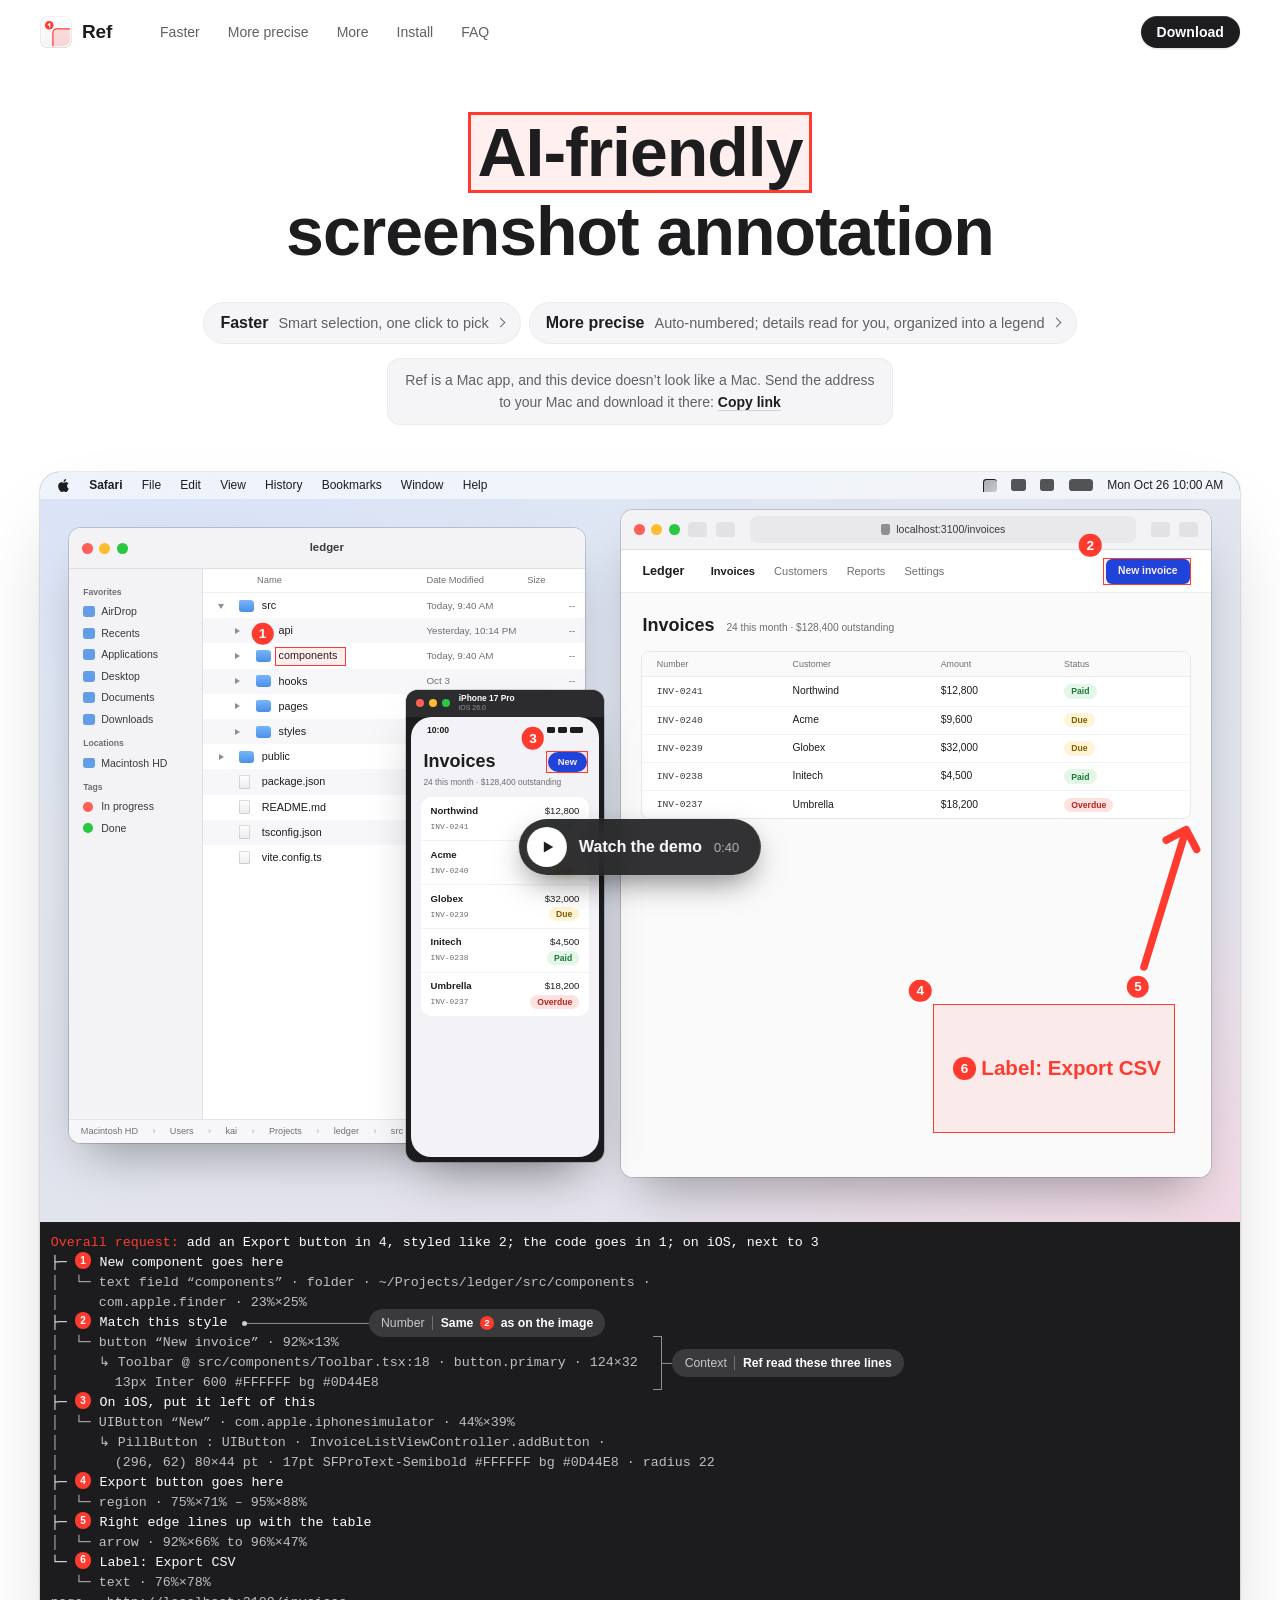
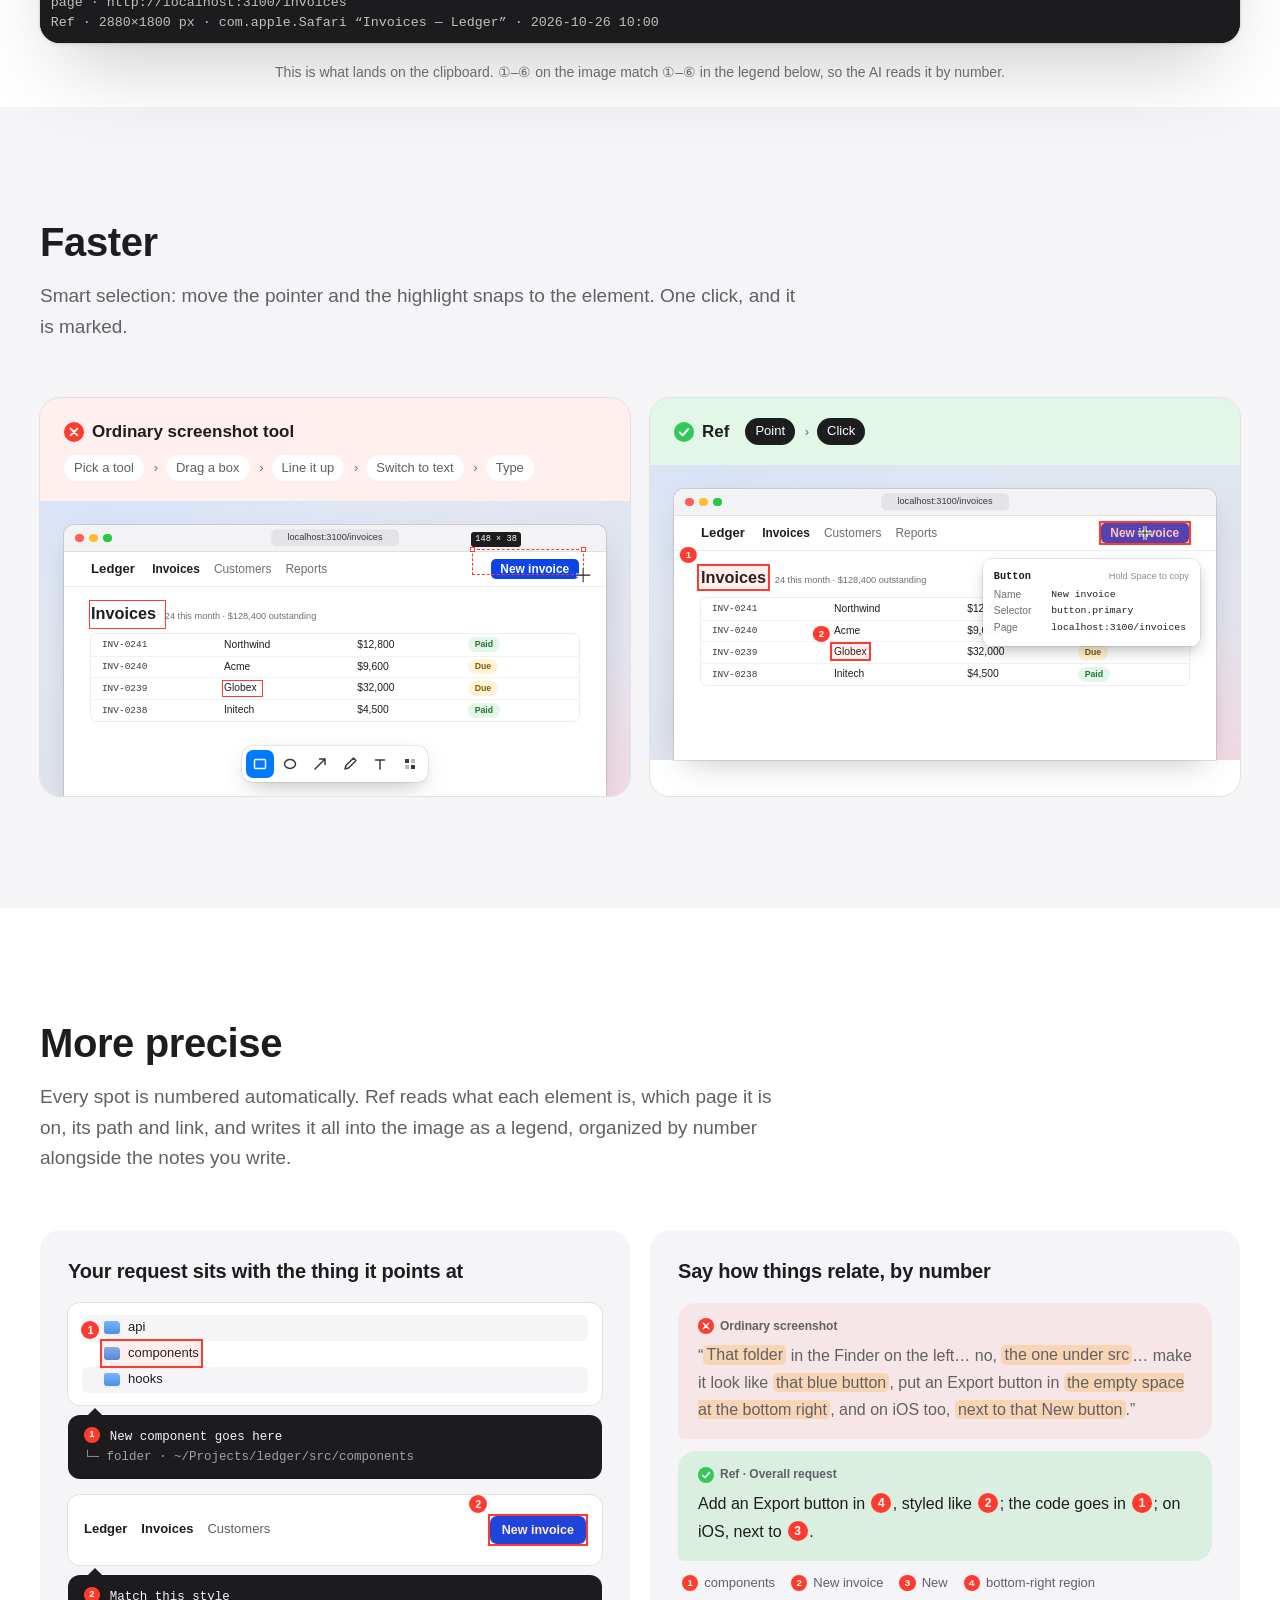
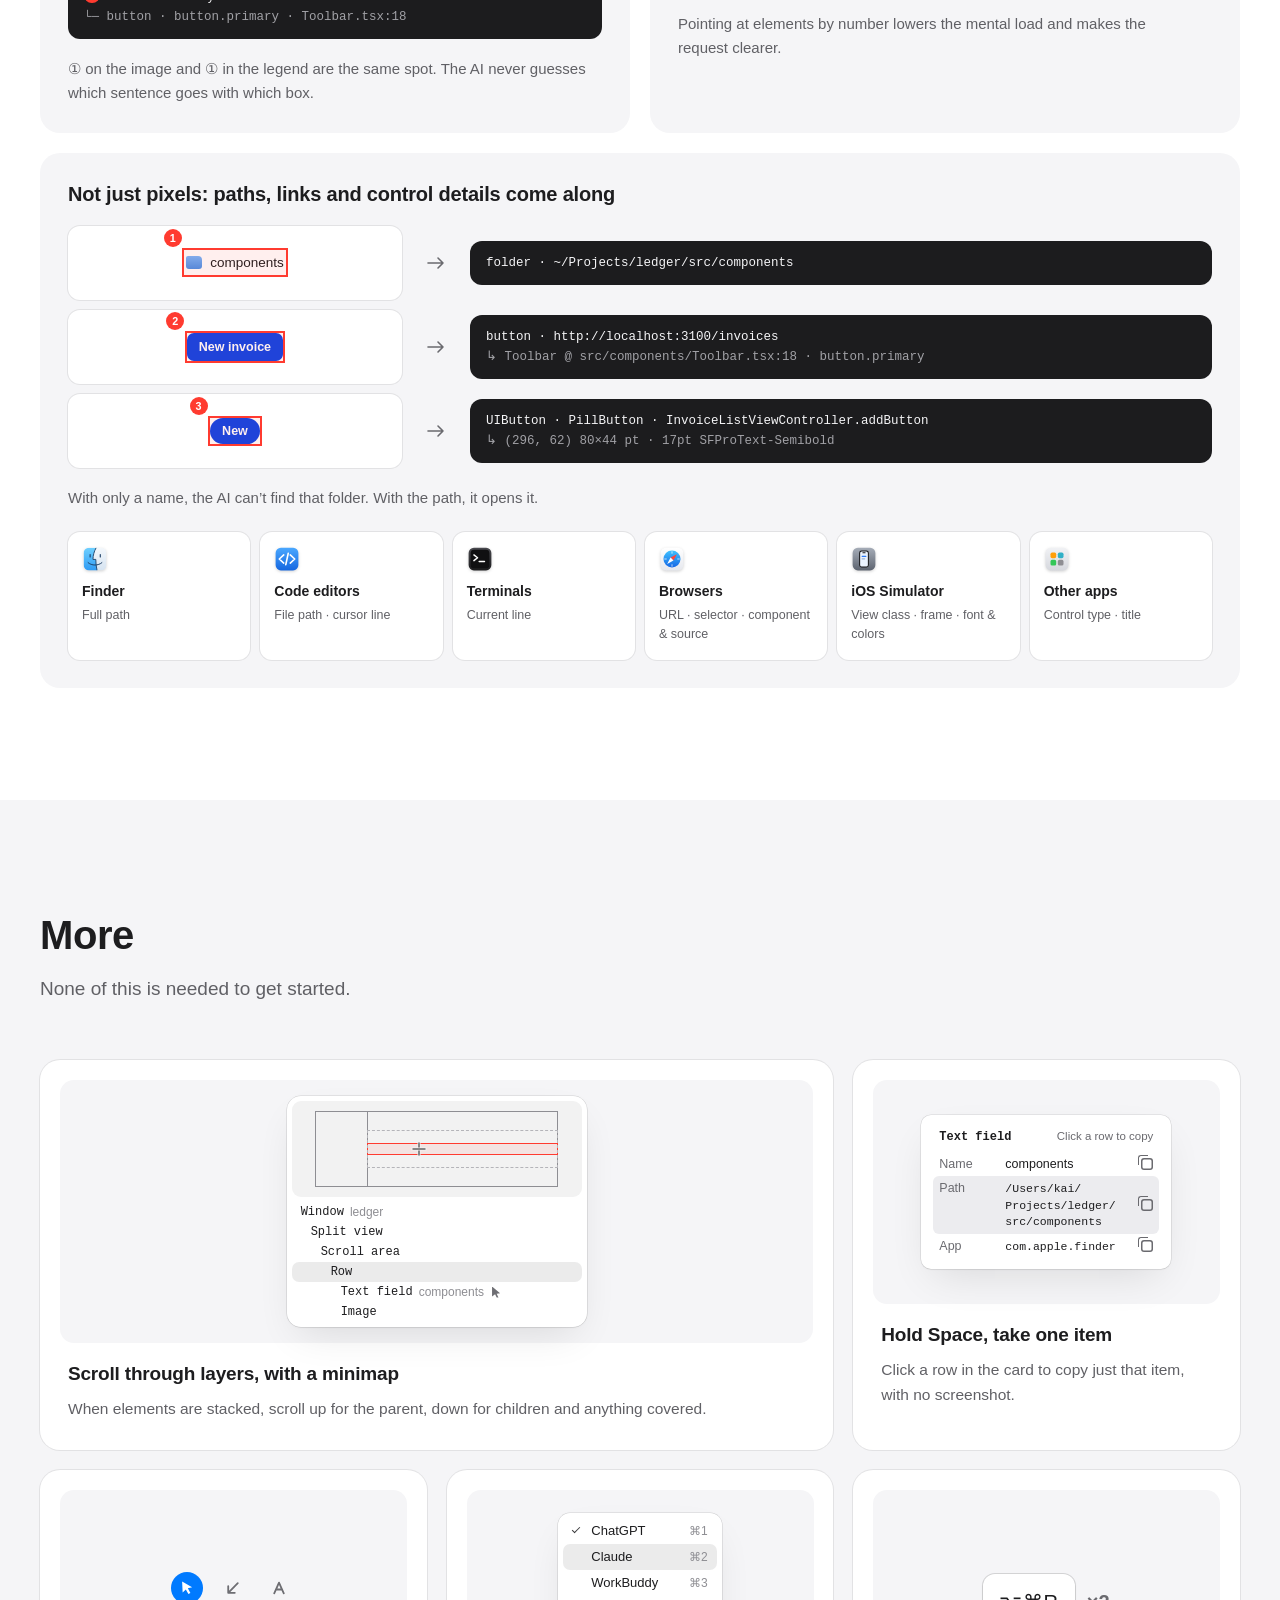
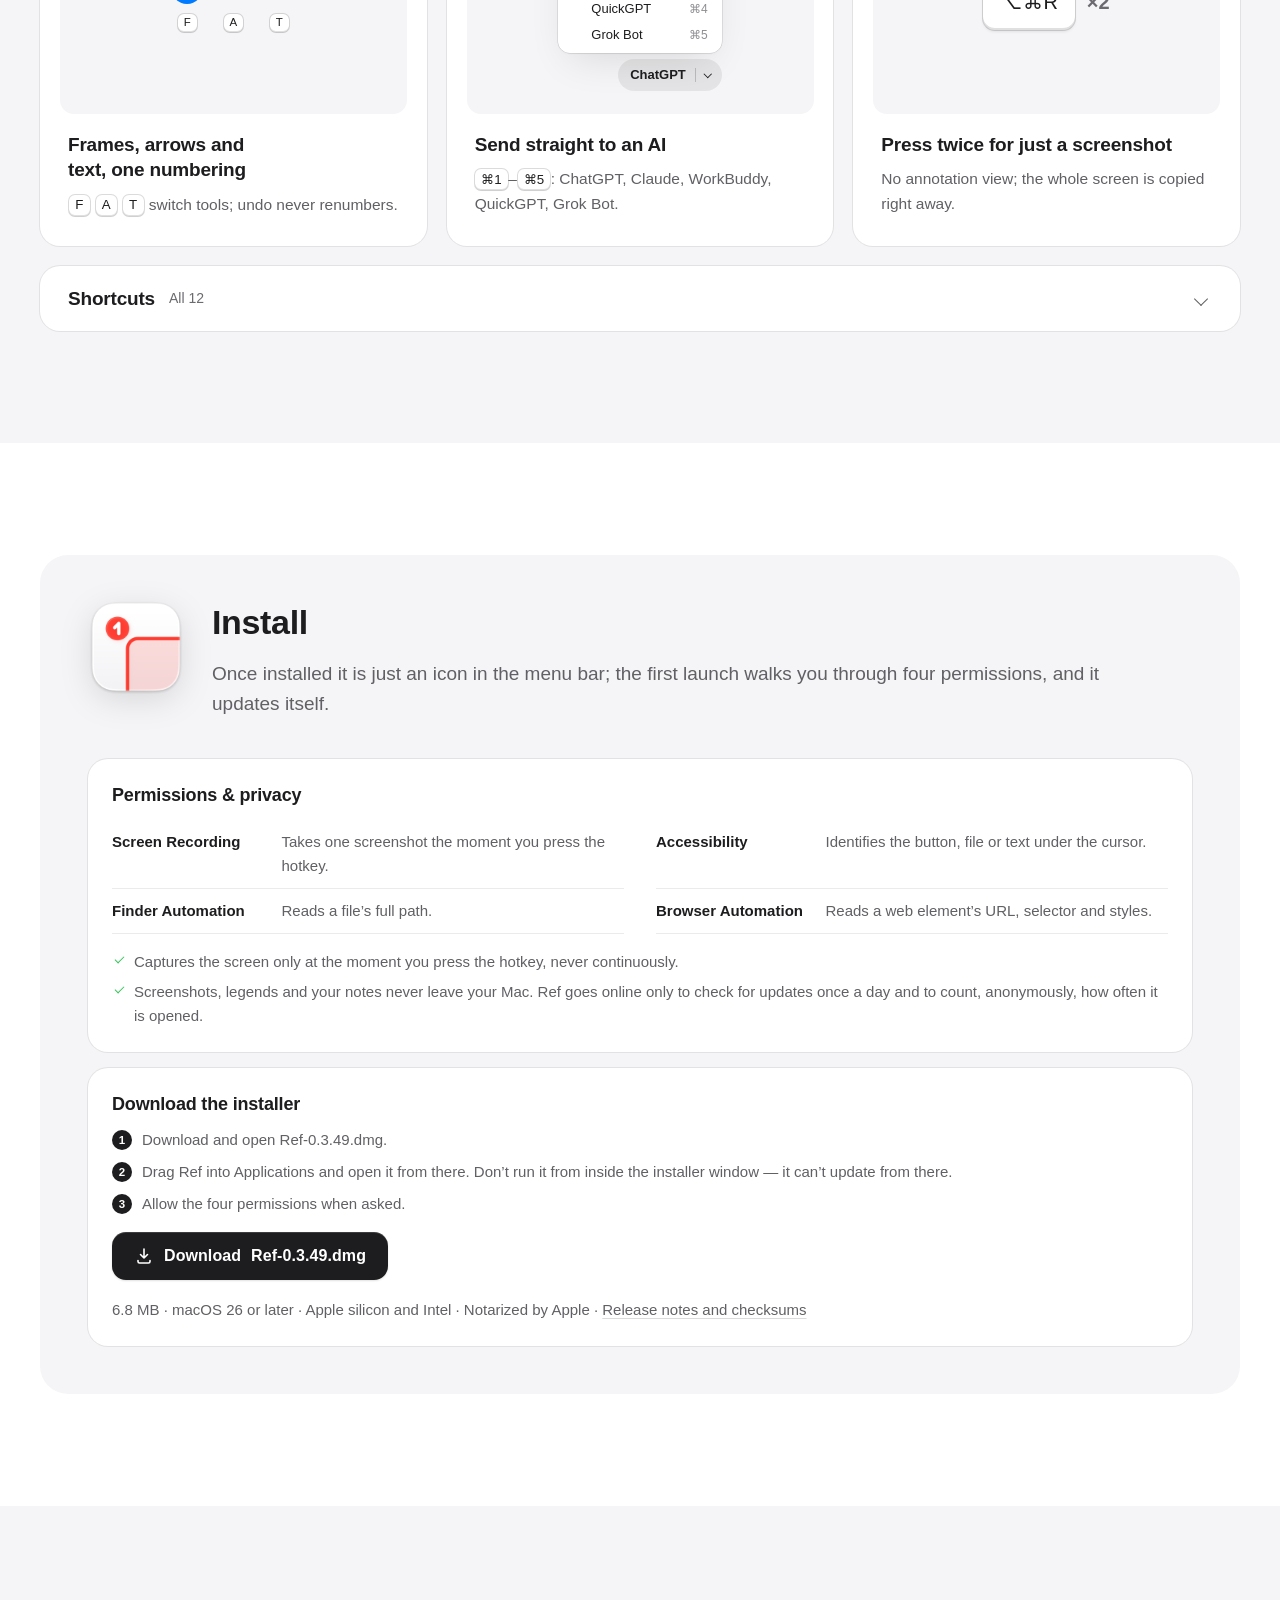
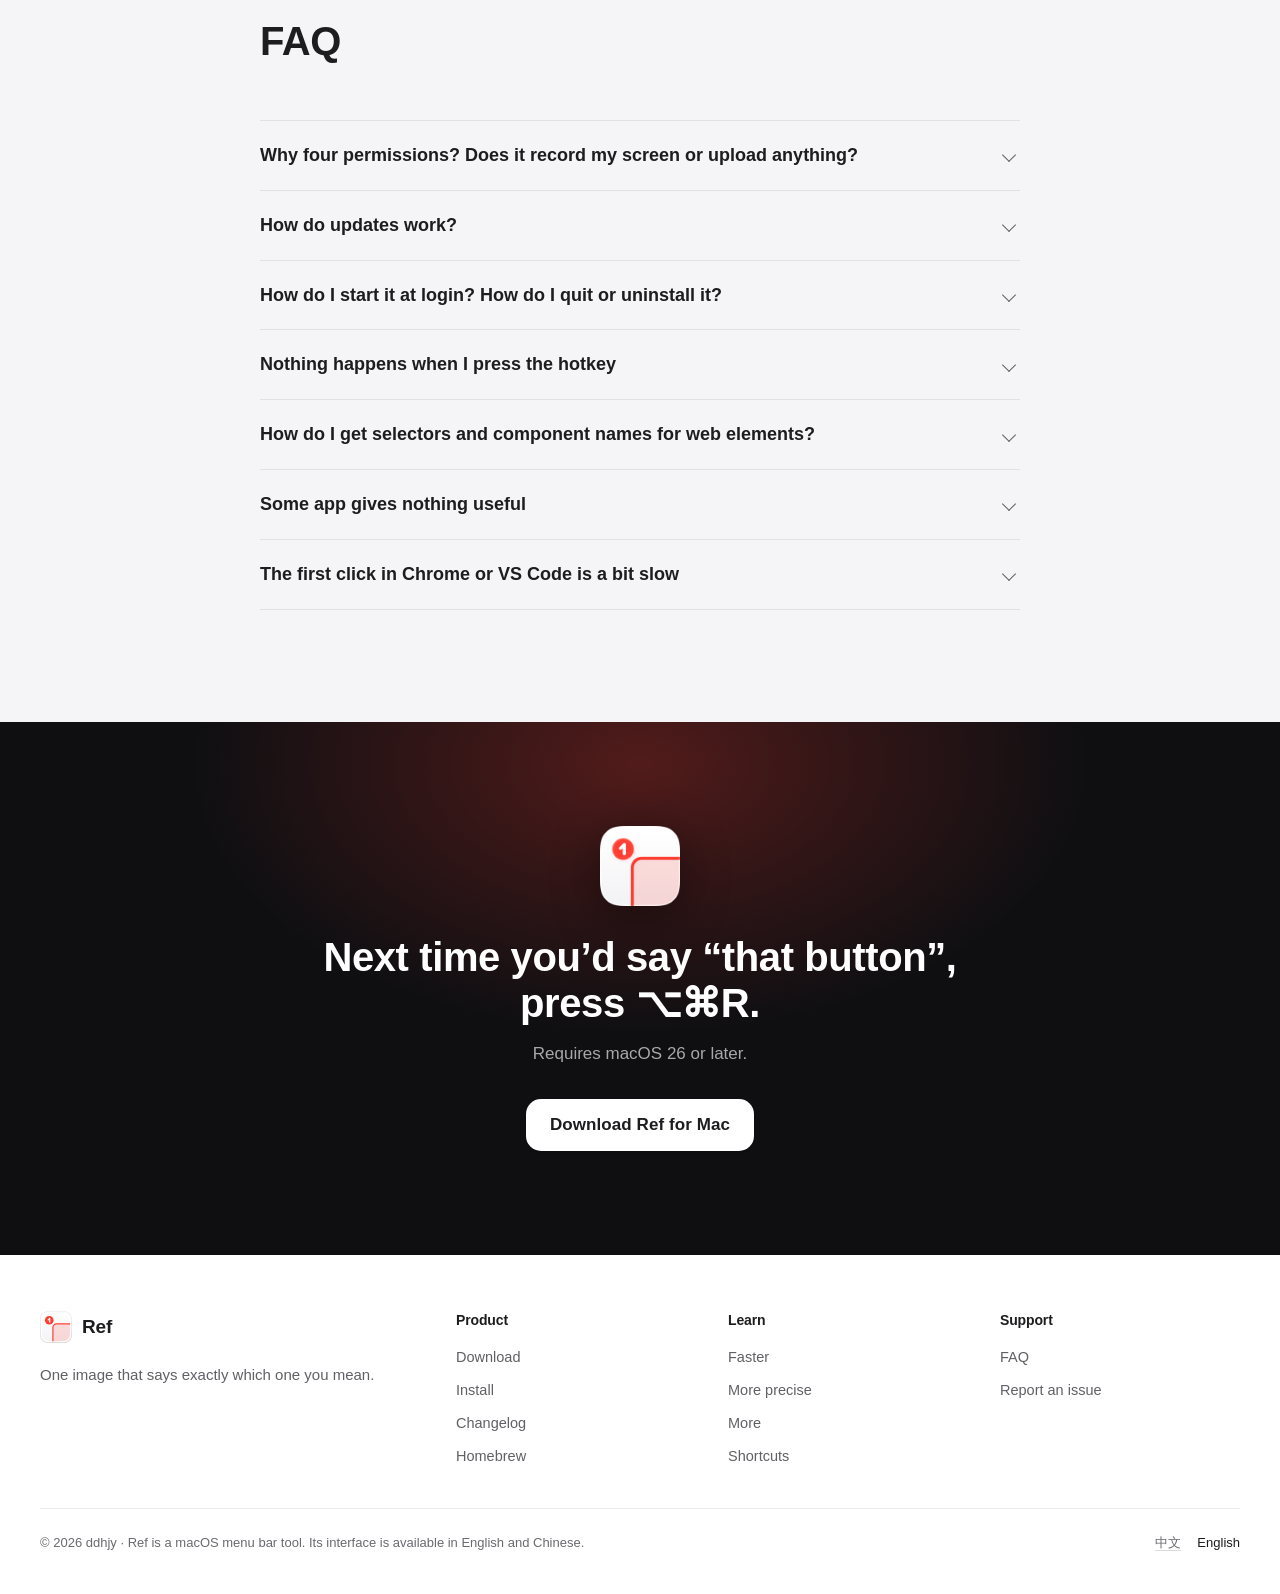
==== commit afbb73d3: "site: v0.3.49" ====
--- a/en/index.html
+++ b/en/index.html
@@ -49,7 +49,7 @@
   "operatingSystem": "macOS 26",
   "applicationCategory": "UtilitiesApplication",
   "description": "AI-friendly screenshot annotation, in the macOS menu bar. Press a hotkey and click what you mean: Ref snaps to the element, numbers it, and writes your request together with its path and links into one image on the clipboard.",
-  "softwareVersion": "0.3.48",
+  "softwareVersion": "0.3.49",
   "downloadUrl": "https://github.com/ddhjy/ref-releases/releases/latest",
   "releaseNotes": "https://github.com/ddhjy/ref-releases/releases",
   "offers": { "@type": "Offer", "price": "0", "priceCurrency": "USD" },
@@ -507,15 +507,15 @@
         <div class="way">
           <h3>Download the installer</h3>
           <ol class="way-steps">
-            <li>Download and open <span data-dmg-name>Ref-0.3.48.dmg</span>.</li>
+            <li>Download and open <span data-dmg-name>Ref-0.3.49.dmg</span>.</li>
             <li>Drag Ref into Applications and open it from there. Don’t run it from inside the installer window — it can’t update from there.</li>
             <li>Allow the four permissions when asked.</li>
           </ol>
-          <a class="btn btn-primary" href="/download/Ref-0.3.48.dmg" data-download-dmg>
+          <a class="btn btn-primary" href="/download/Ref-0.3.49.dmg" data-download-dmg>
             <svg class="i" viewBox="0 0 20 20" aria-hidden="true"><path d="M10 3v9m0 0 3.5-3.5M10 12 6.5 8.5M4 14.5v1A1.5 1.5 0 0 0 5.5 17h9a1.5 1.5 0 0 0 1.5-1.5v-1"/></svg>
-            Download <span data-dmg-name>Ref-0.3.48.dmg</span>
+            Download <span data-dmg-name>Ref-0.3.49.dmg</span>
           </a>
-          <p class="way-meta"><span data-dmg-size>5.4 MB</span> · macOS 26 or later · Apple silicon and Intel · Notarized by Apple · <a href="https://github.com/ddhjy/ref-releases/releases/latest" data-release-link>Release notes and checksums</a></p>
+          <p class="way-meta"><span data-dmg-size>6.8 MB</span> · macOS 26 or later · Apple silicon and Intel · Notarized by Apple · <a href="https://github.com/ddhjy/ref-releases/releases/latest" data-release-link>Release notes and checksums</a></p>
         </div>
       </div>
     </div>
@@ -571,7 +571,7 @@
       <h2>Next time you’d say “that button”,<br>press ⌥⌘R.</h2>
       <p>Requires macOS 26 or later.</p>
       <div class="cta">
-        <a class="btn btn-contrast btn-lg" href="/download/Ref-0.3.48.dmg" data-download-dmg>Download Ref for Mac</a>
+        <a class="btn btn-contrast btn-lg" href="/download/Ref-0.3.49.dmg" data-download-dmg>Download Ref for Mac</a>
       </div>
     </div>
   </div>
@@ -585,7 +585,7 @@
     </div>
     <nav aria-label="Product">
       <h3>Product</h3>
-      <a href="/download/Ref-0.3.48.dmg" data-download-dmg>Download</a>
+      <a href="/download/Ref-0.3.49.dmg" data-download-dmg>Download</a>
       <a href="#install">Install</a>
       <a href="https://github.com/ddhjy/ref-releases/releases">Changelog</a>
       <a href="https://github.com/ddhjy/homebrew-tap" rel="noopener">Homebrew</a>
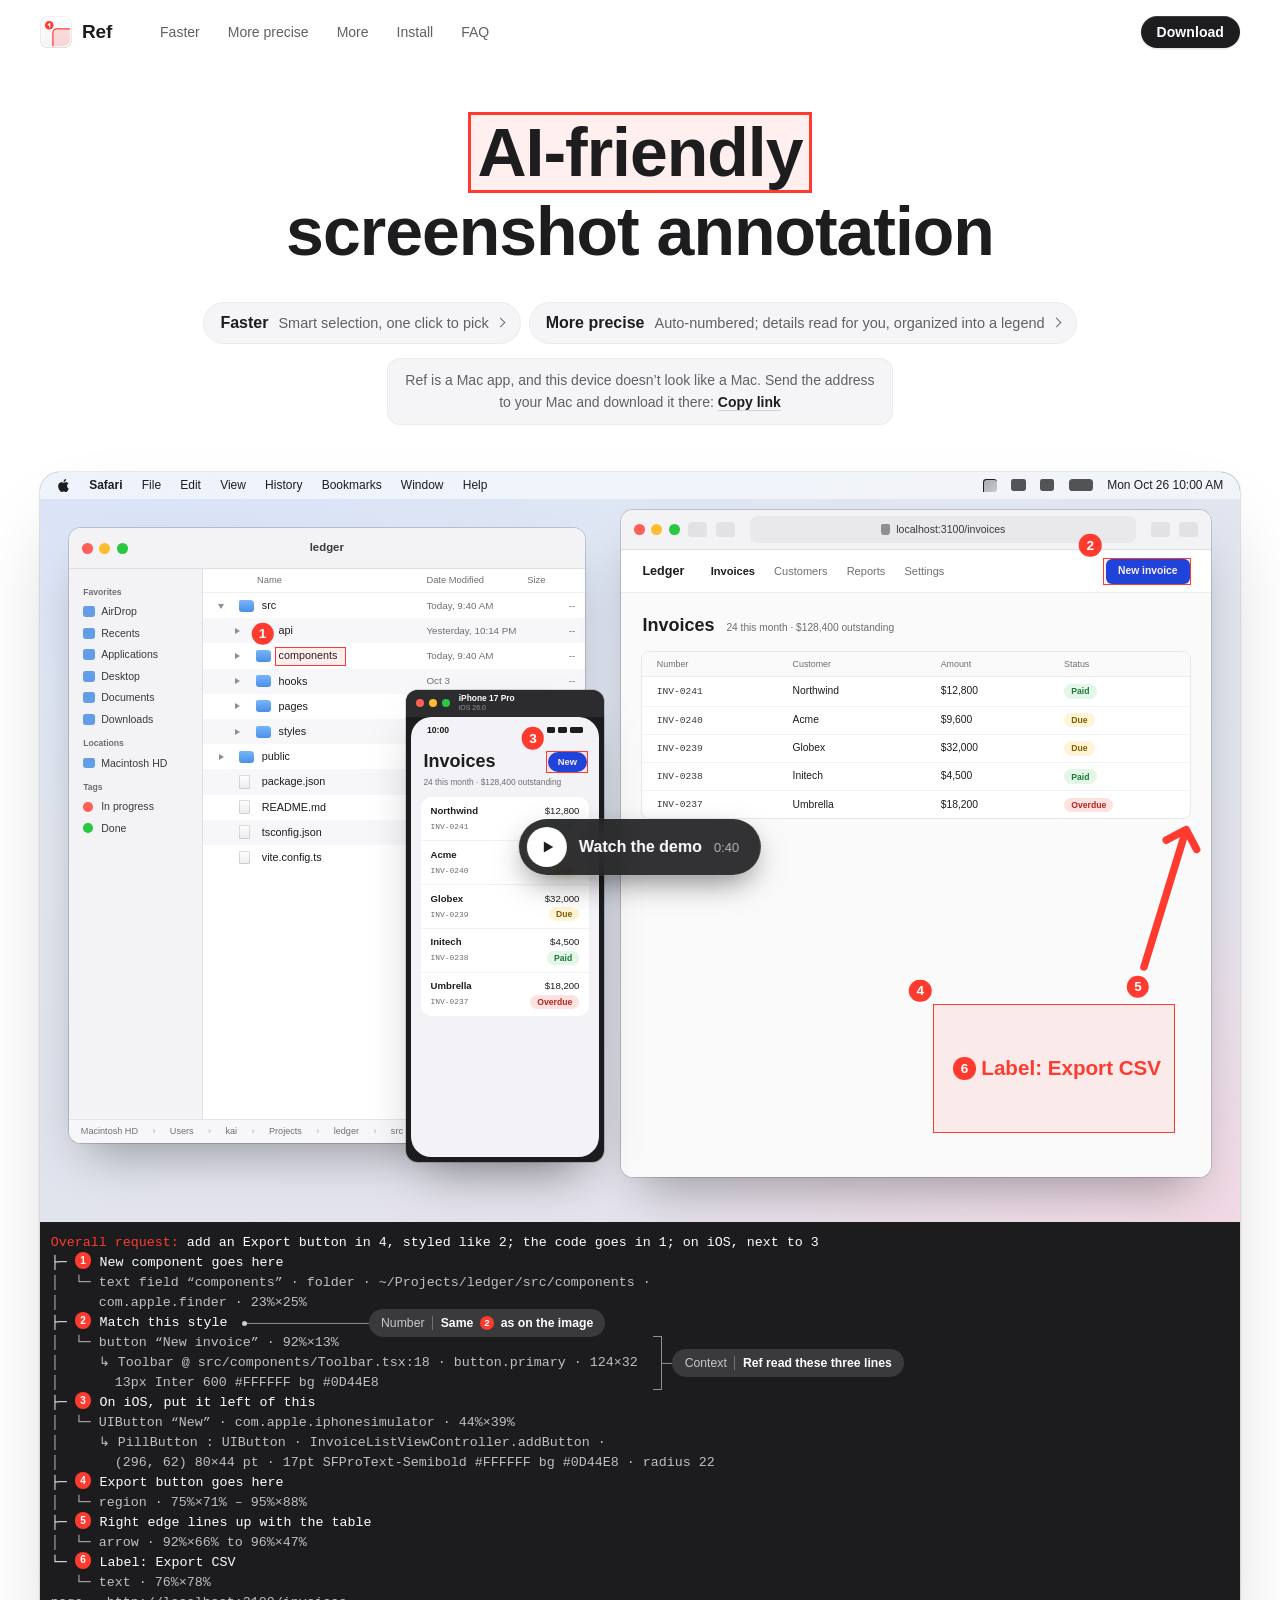
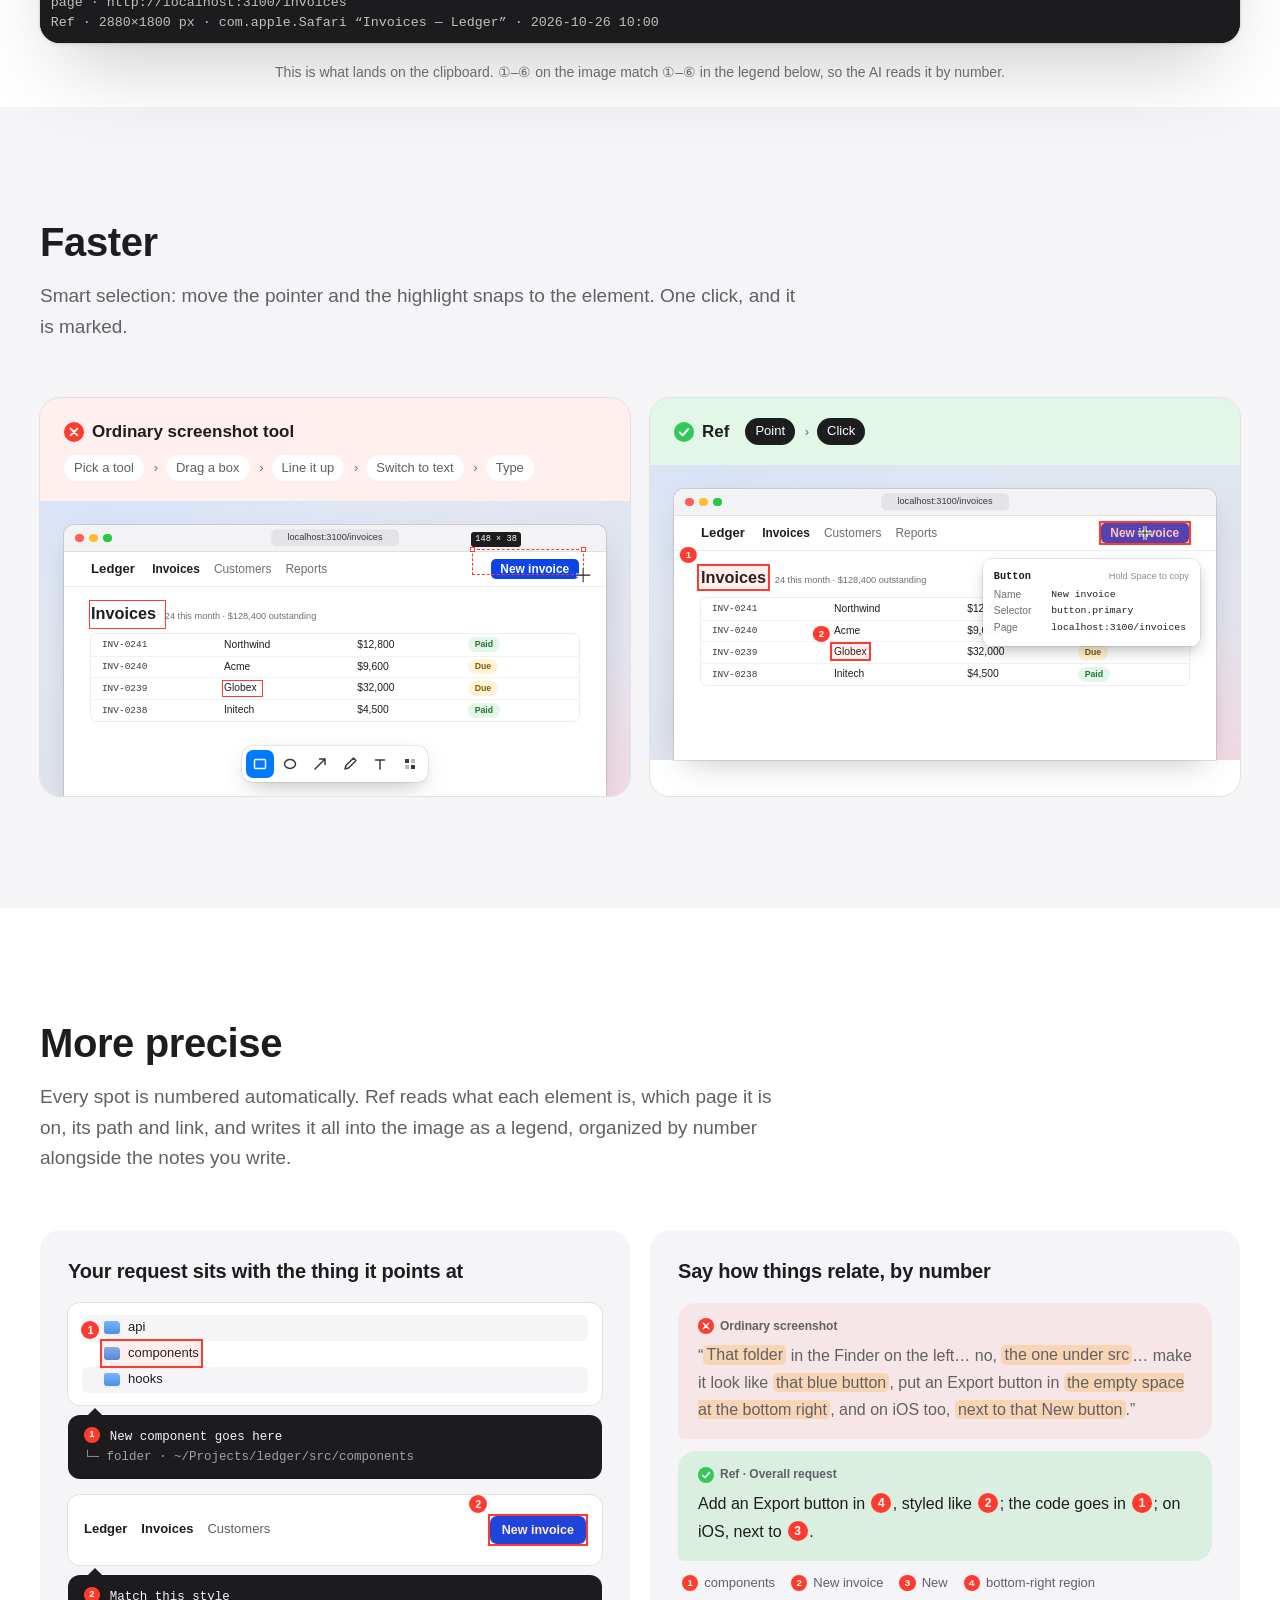
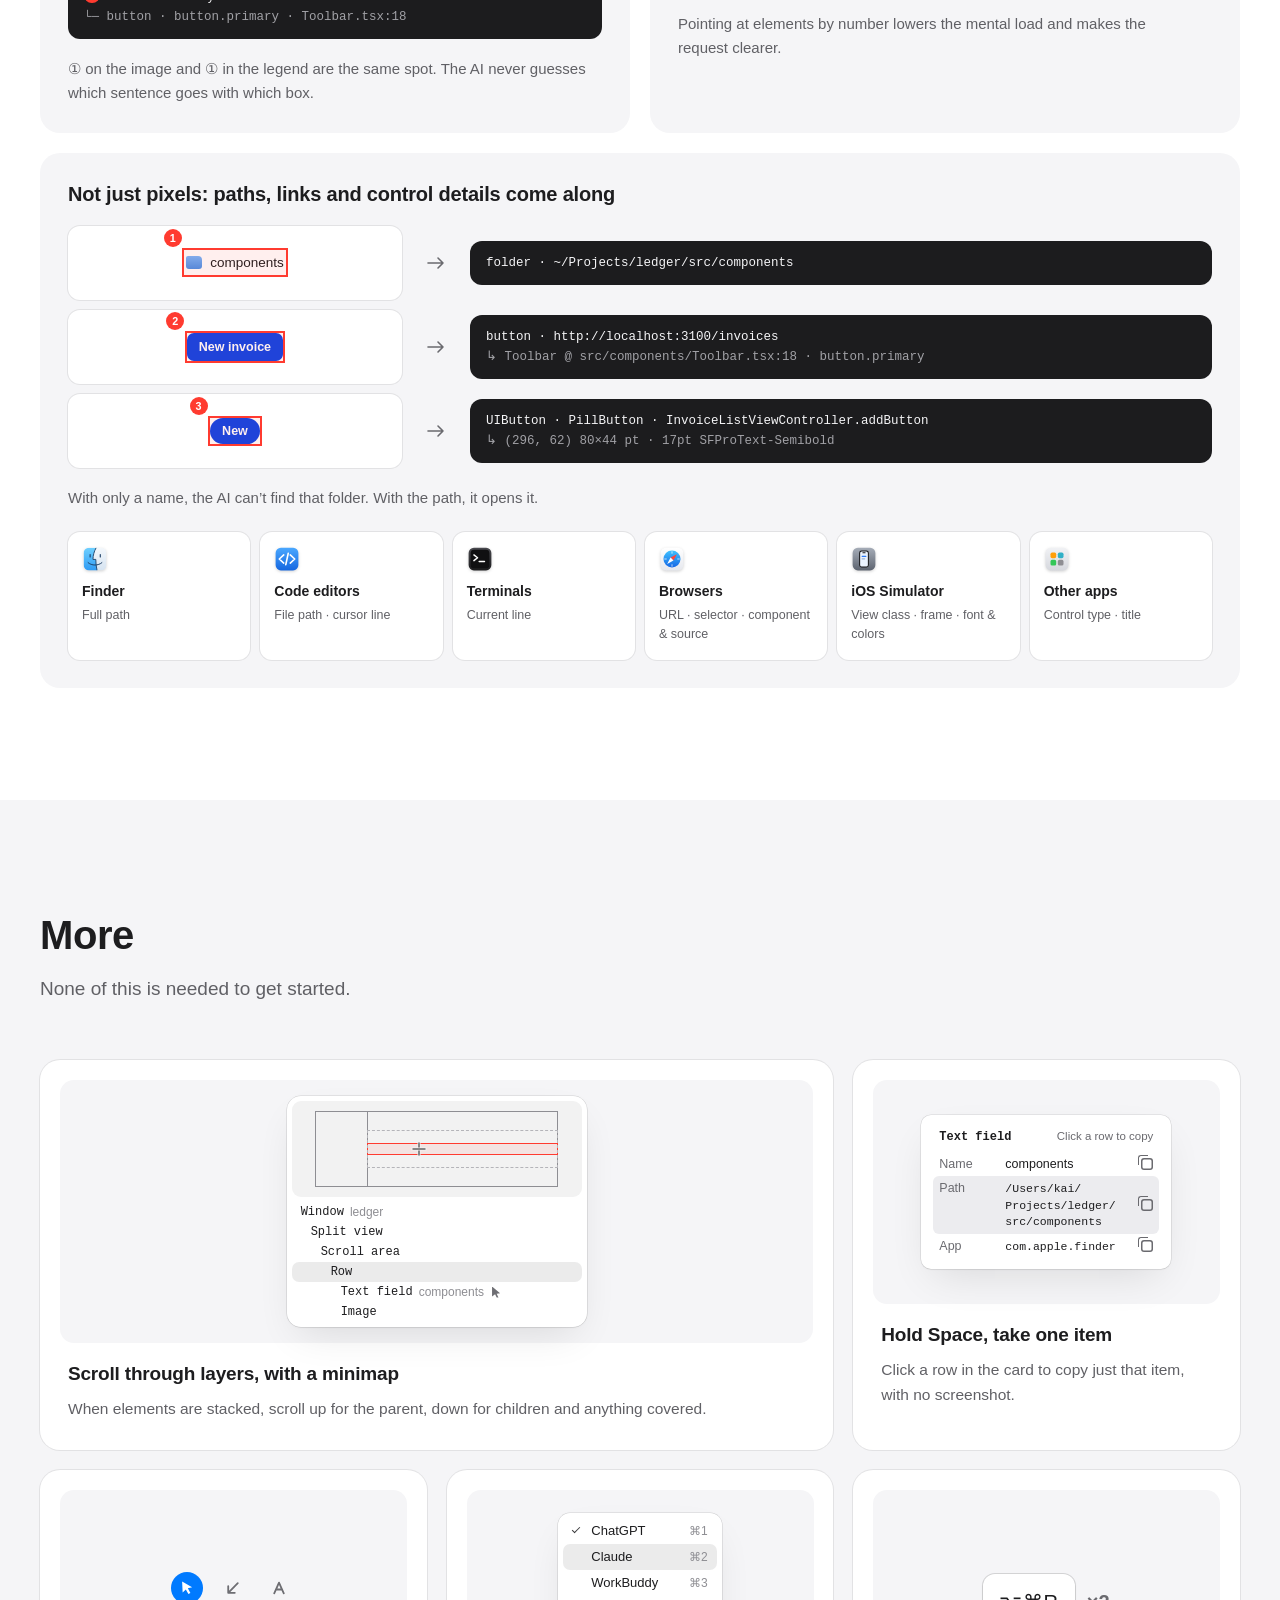
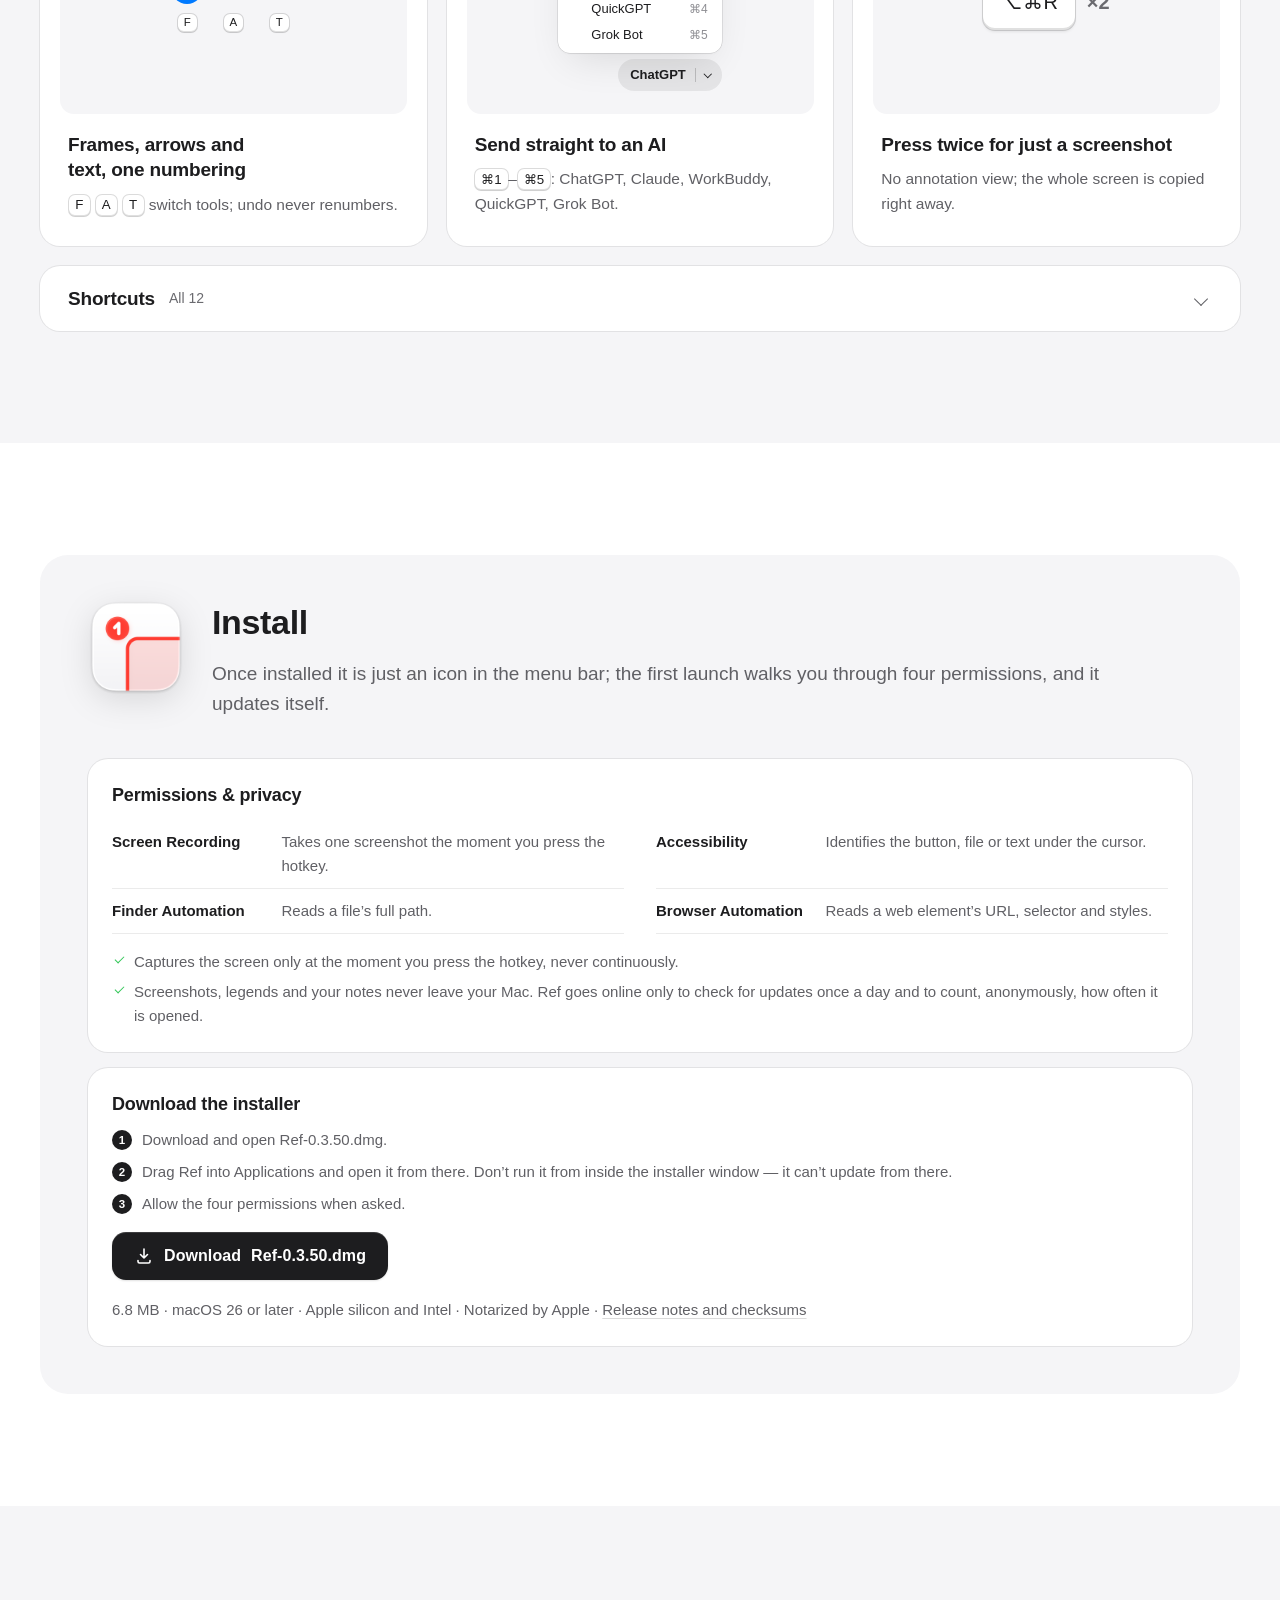
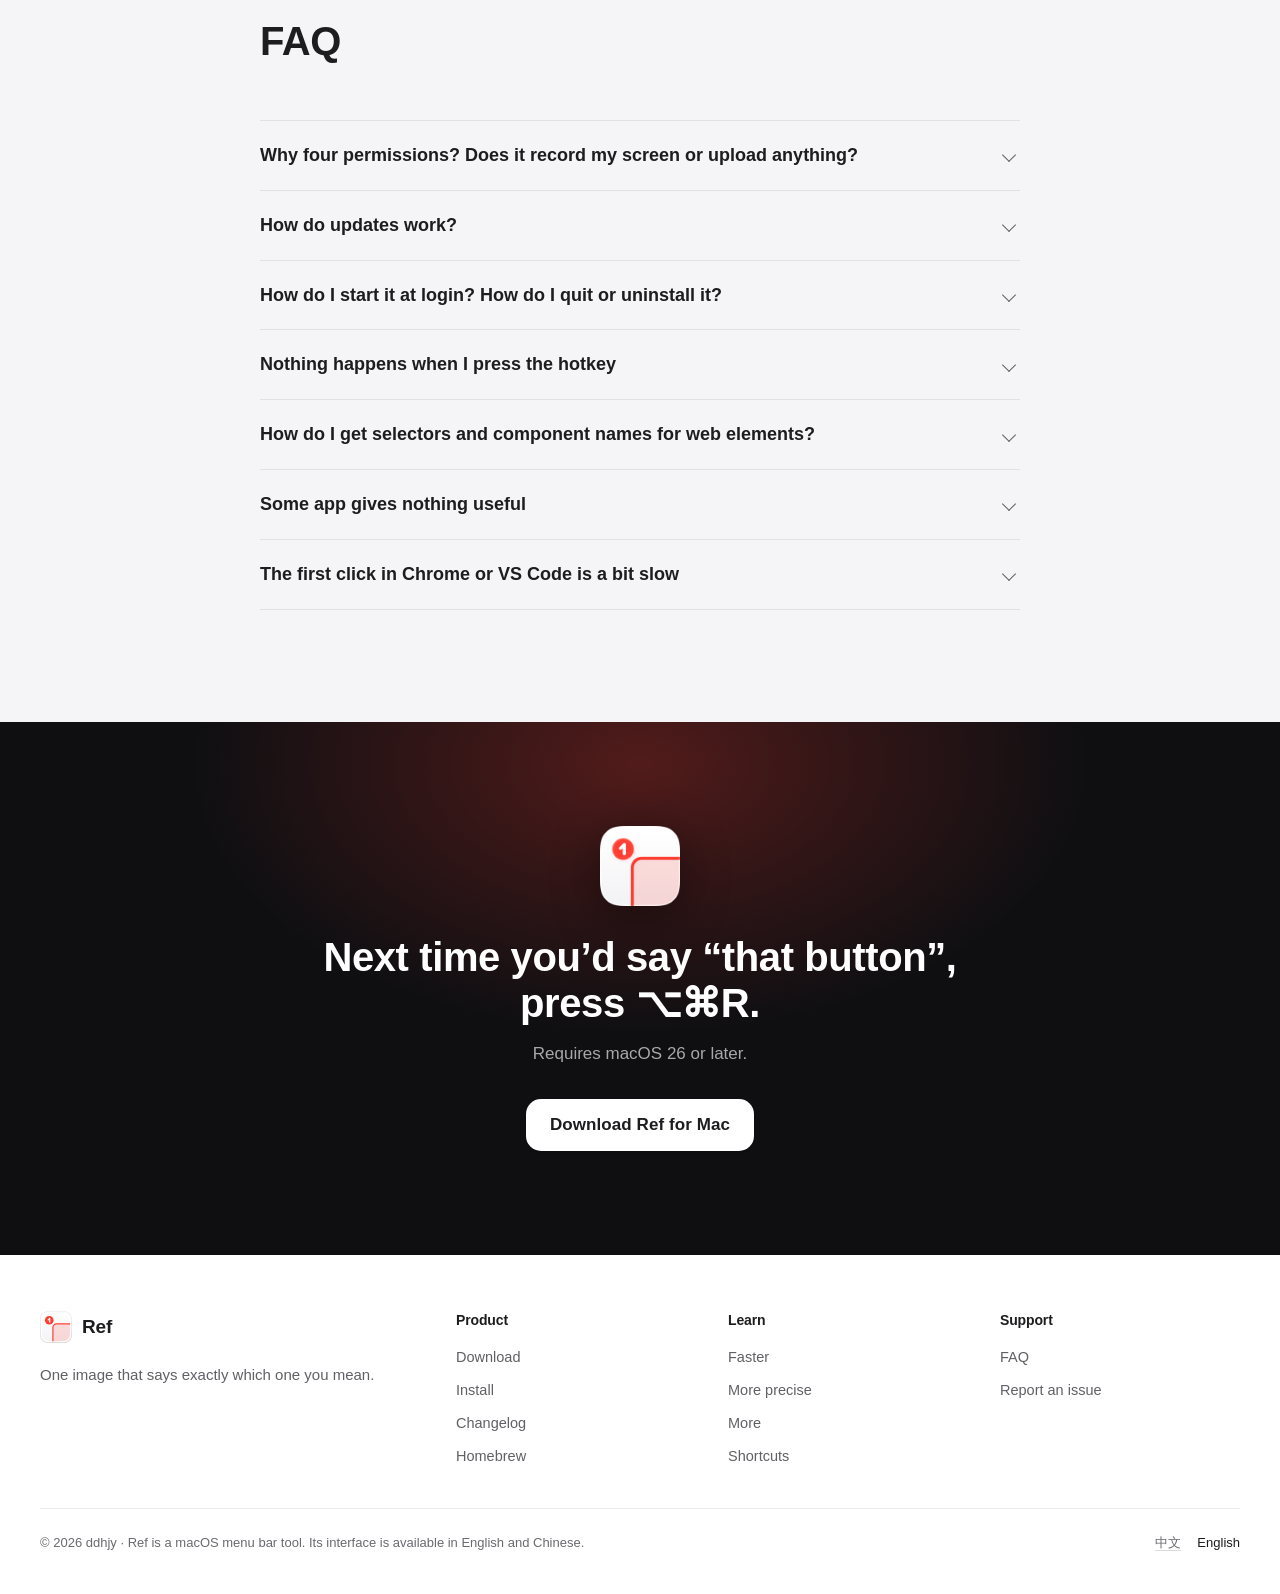
==== commit a4cacf3a: "site: v0.3.50" ====
--- a/en/index.html
+++ b/en/index.html
@@ -49,7 +49,7 @@
   "operatingSystem": "macOS 26",
   "applicationCategory": "UtilitiesApplication",
   "description": "AI-friendly screenshot annotation, in the macOS menu bar. Press a hotkey and click what you mean: Ref snaps to the element, numbers it, and writes your request together with its path and links into one image on the clipboard.",
-  "softwareVersion": "0.3.49",
+  "softwareVersion": "0.3.50",
   "downloadUrl": "https://github.com/ddhjy/ref-releases/releases/latest",
   "releaseNotes": "https://github.com/ddhjy/ref-releases/releases",
   "offers": { "@type": "Offer", "price": "0", "priceCurrency": "USD" },
@@ -507,13 +507,13 @@
         <div class="way">
           <h3>Download the installer</h3>
           <ol class="way-steps">
-            <li>Download and open <span data-dmg-name>Ref-0.3.49.dmg</span>.</li>
+            <li>Download and open <span data-dmg-name>Ref-0.3.50.dmg</span>.</li>
             <li>Drag Ref into Applications and open it from there. Don’t run it from inside the installer window — it can’t update from there.</li>
             <li>Allow the four permissions when asked.</li>
           </ol>
-          <a class="btn btn-primary" href="/download/Ref-0.3.49.dmg" data-download-dmg>
+          <a class="btn btn-primary" href="/download/Ref-0.3.50.dmg" data-download-dmg>
             <svg class="i" viewBox="0 0 20 20" aria-hidden="true"><path d="M10 3v9m0 0 3.5-3.5M10 12 6.5 8.5M4 14.5v1A1.5 1.5 0 0 0 5.5 17h9a1.5 1.5 0 0 0 1.5-1.5v-1"/></svg>
-            Download <span data-dmg-name>Ref-0.3.49.dmg</span>
+            Download <span data-dmg-name>Ref-0.3.50.dmg</span>
           </a>
           <p class="way-meta"><span data-dmg-size>6.8 MB</span> · macOS 26 or later · Apple silicon and Intel · Notarized by Apple · <a href="https://github.com/ddhjy/ref-releases/releases/latest" data-release-link>Release notes and checksums</a></p>
         </div>
@@ -571,7 +571,7 @@
       <h2>Next time you’d say “that button”,<br>press ⌥⌘R.</h2>
       <p>Requires macOS 26 or later.</p>
       <div class="cta">
-        <a class="btn btn-contrast btn-lg" href="/download/Ref-0.3.49.dmg" data-download-dmg>Download Ref for Mac</a>
+        <a class="btn btn-contrast btn-lg" href="/download/Ref-0.3.50.dmg" data-download-dmg>Download Ref for Mac</a>
       </div>
     </div>
   </div>
@@ -585,7 +585,7 @@
     </div>
     <nav aria-label="Product">
       <h3>Product</h3>
-      <a href="/download/Ref-0.3.49.dmg" data-download-dmg>Download</a>
+      <a href="/download/Ref-0.3.50.dmg" data-download-dmg>Download</a>
       <a href="#install">Install</a>
       <a href="https://github.com/ddhjy/ref-releases/releases">Changelog</a>
       <a href="https://github.com/ddhjy/homebrew-tap" rel="noopener">Homebrew</a>
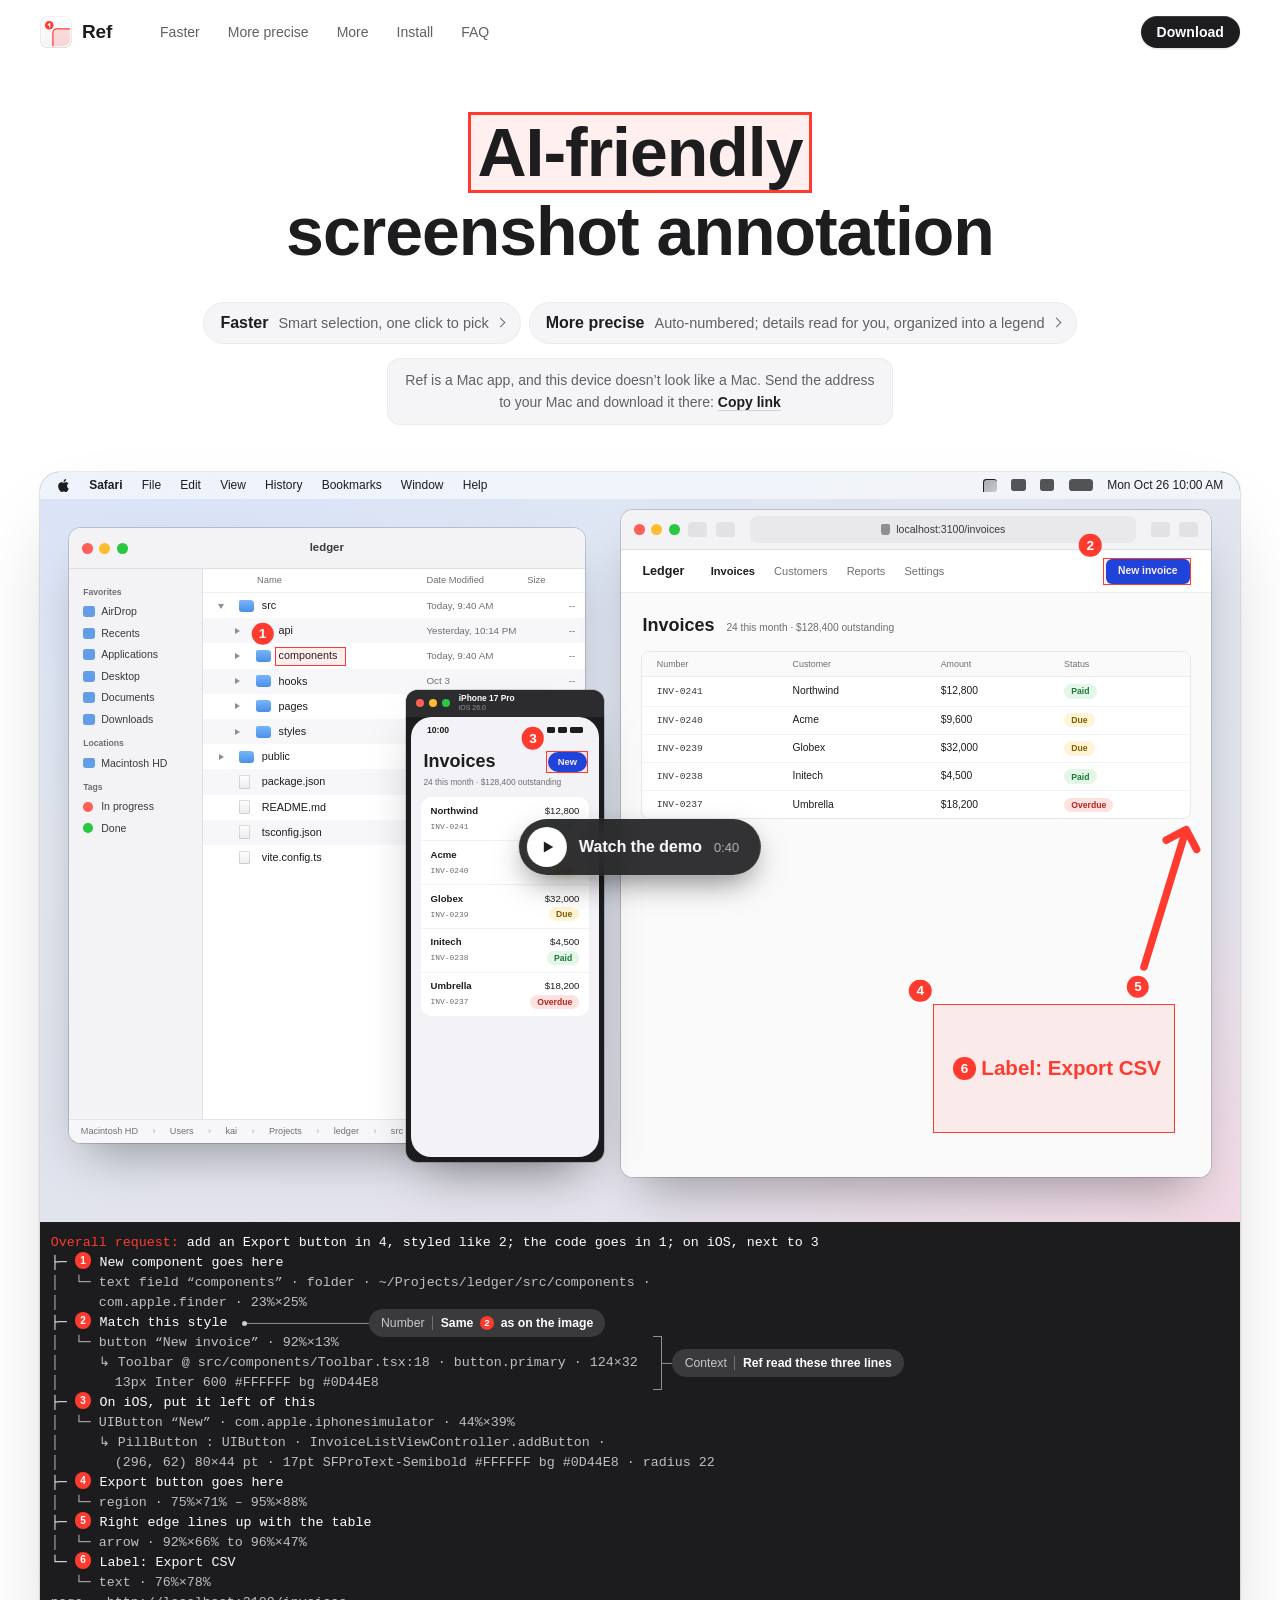
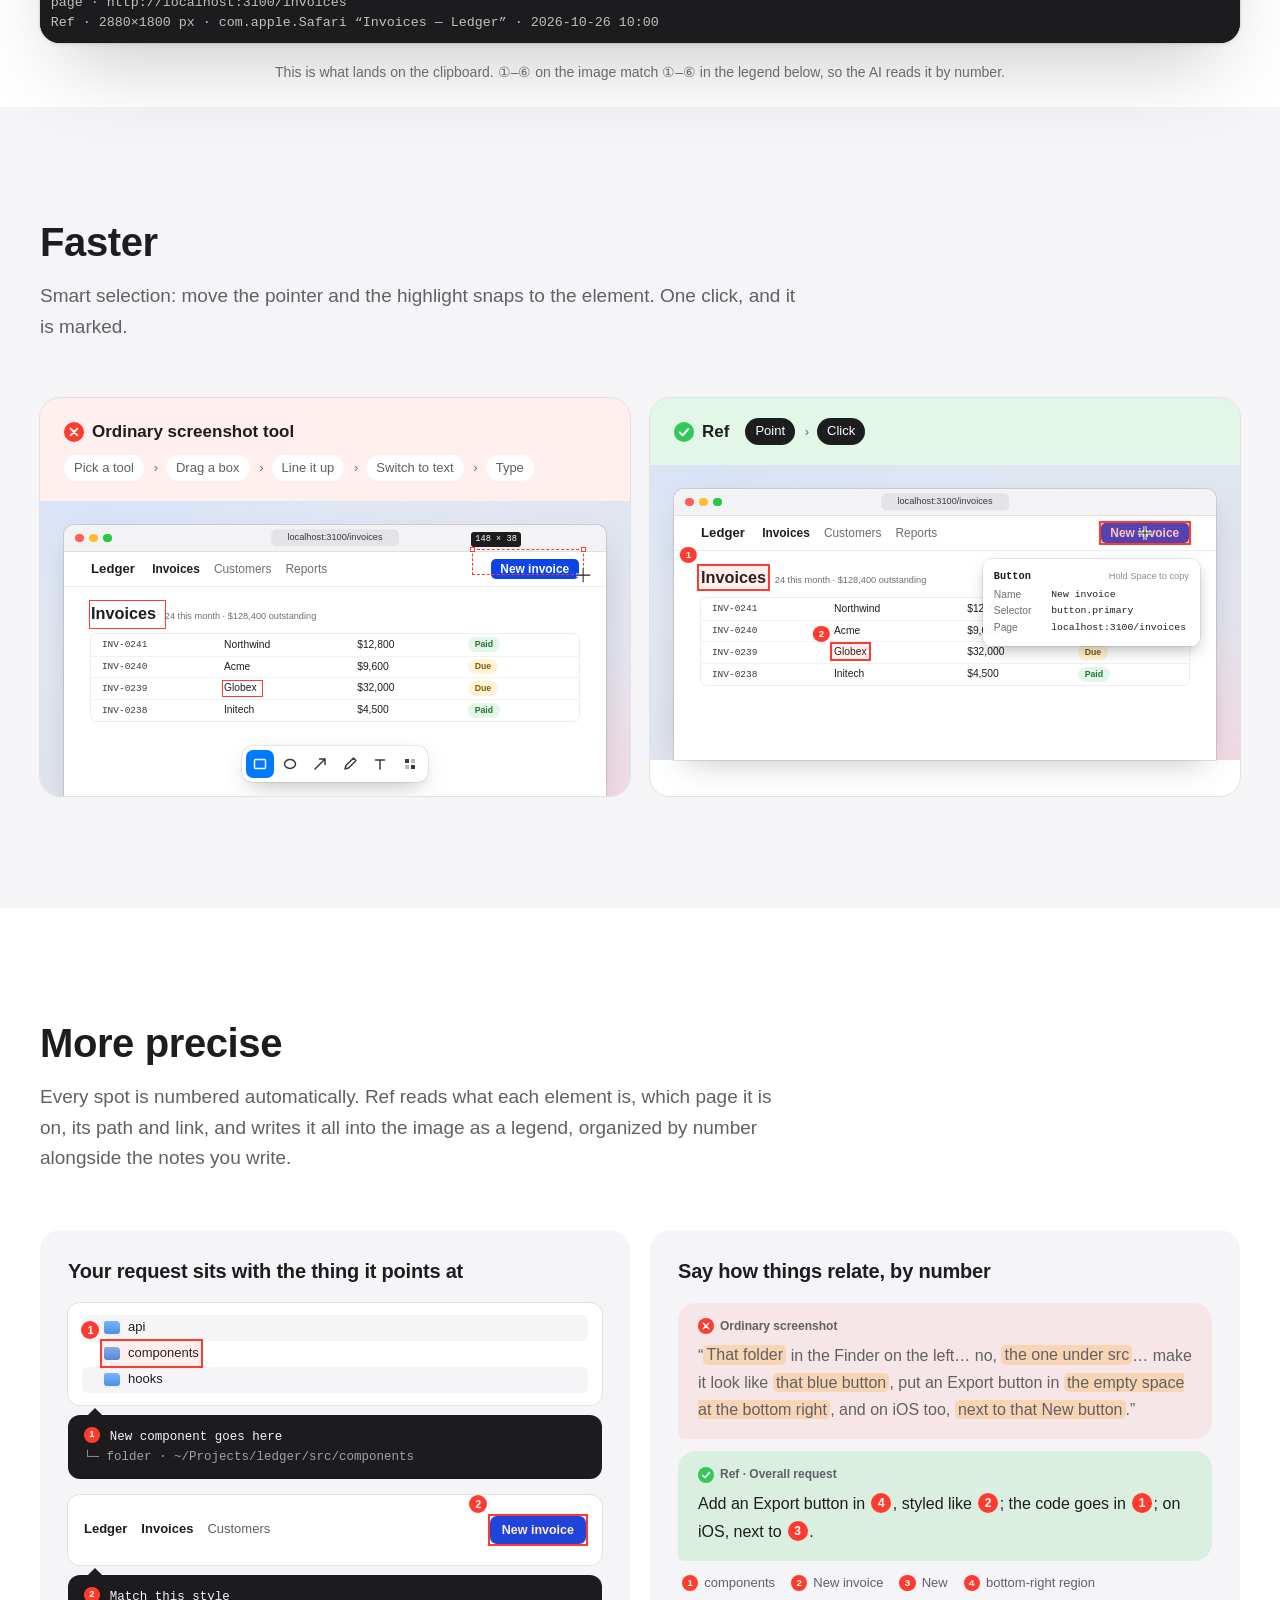
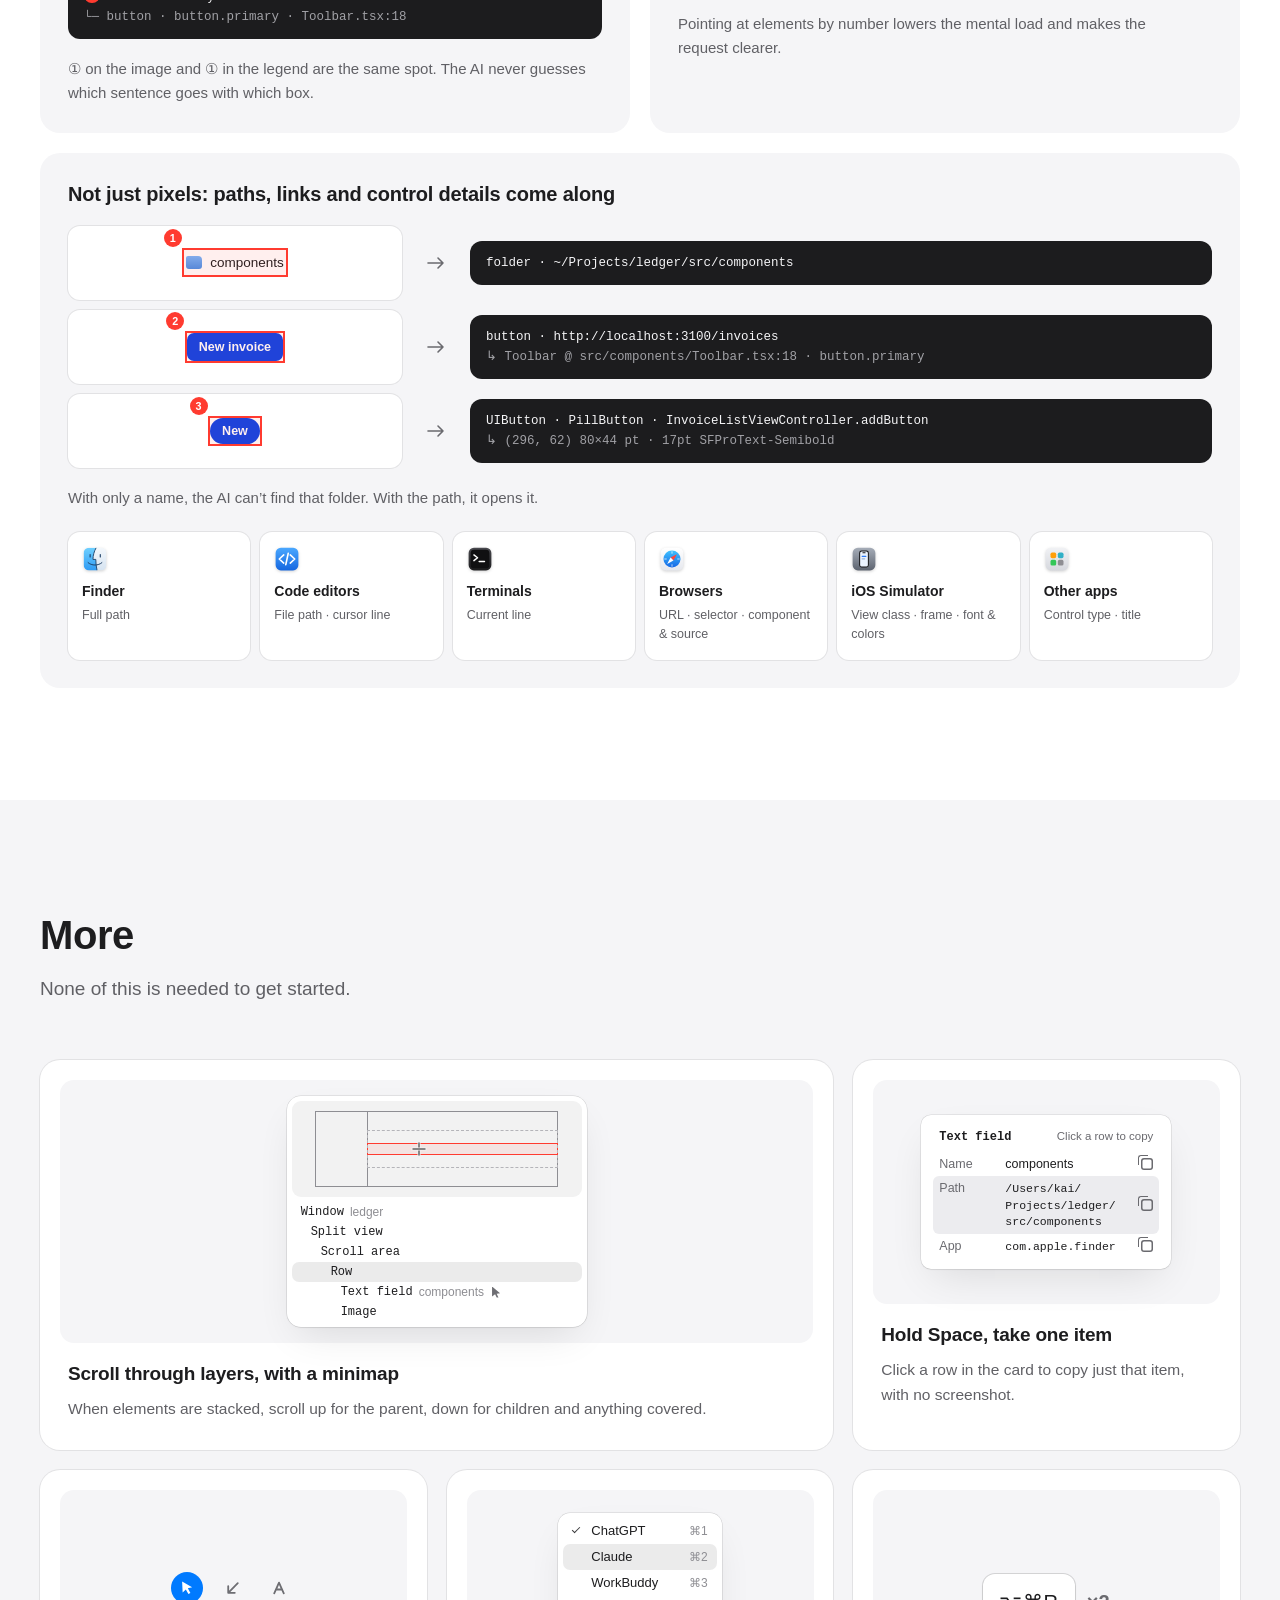
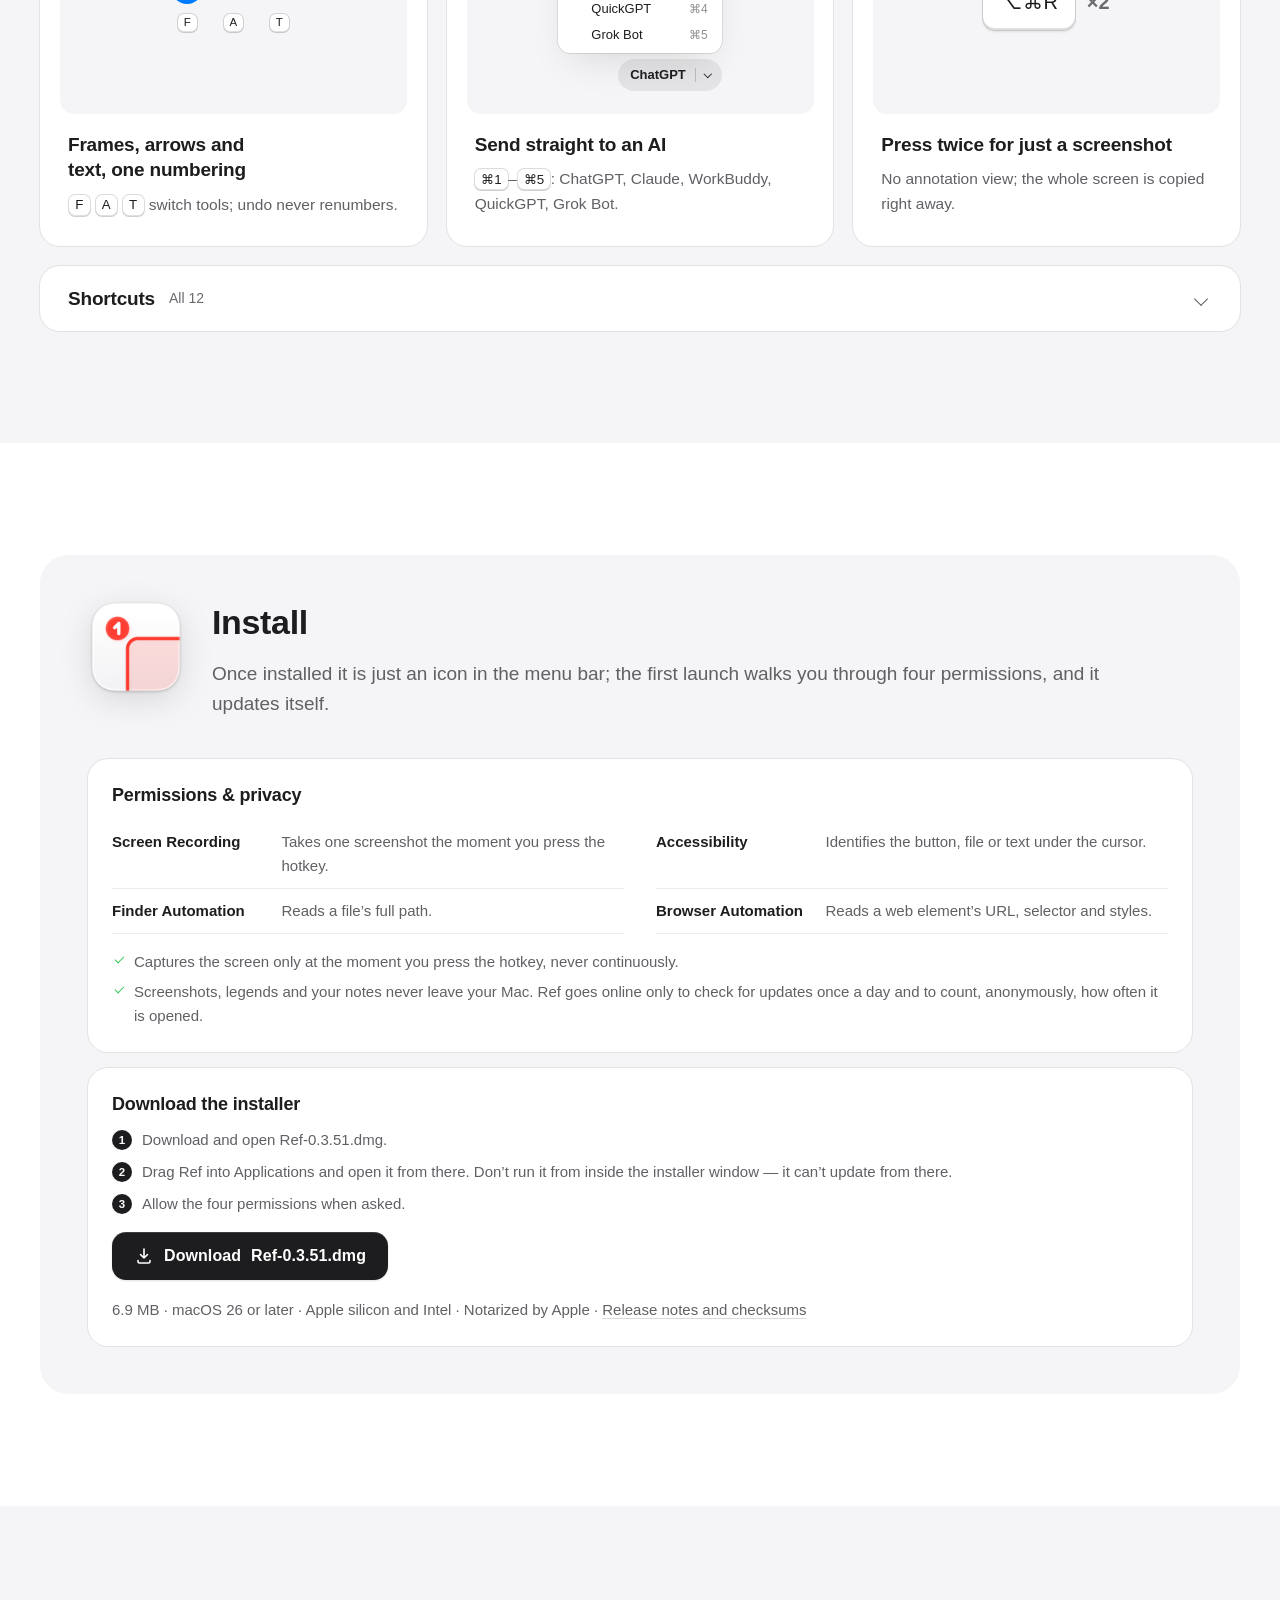
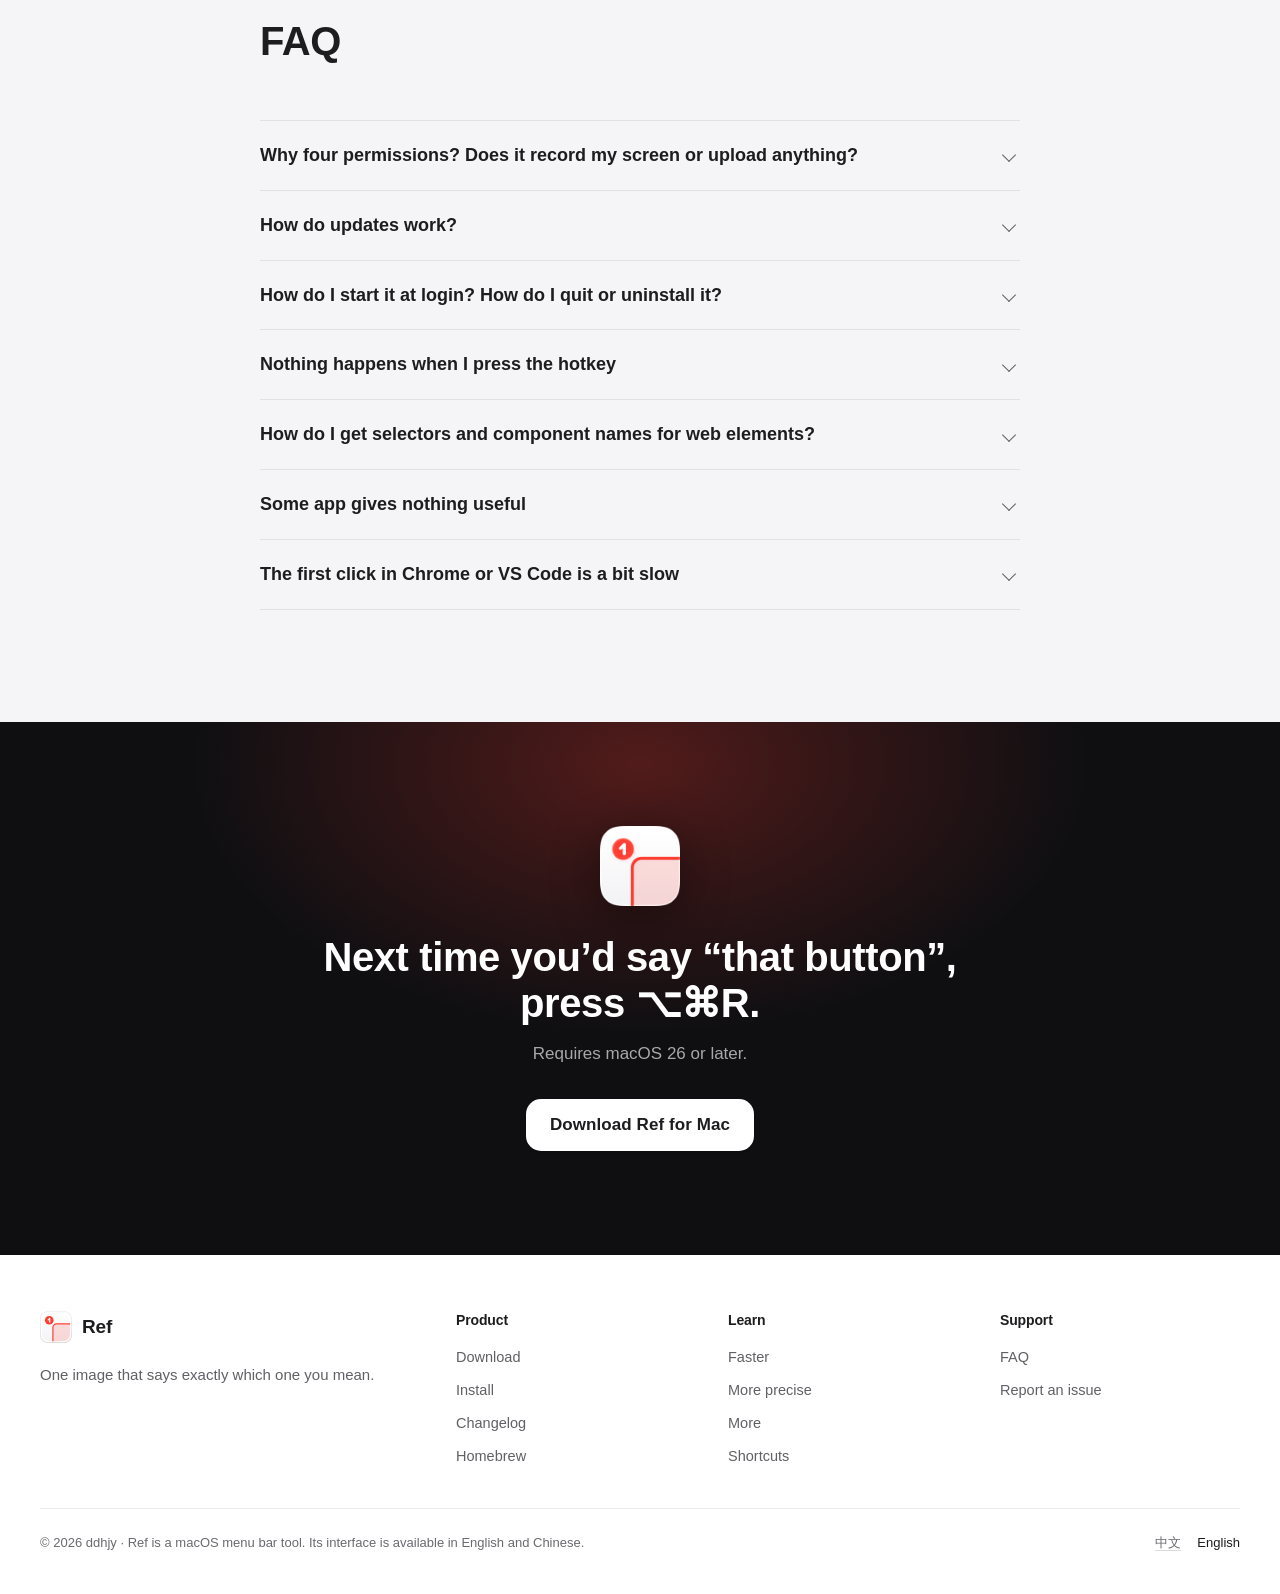
==== commit a84d3f4a: "site: v0.3.51" ====
--- a/en/index.html
+++ b/en/index.html
@@ -49,7 +49,7 @@
   "operatingSystem": "macOS 26",
   "applicationCategory": "UtilitiesApplication",
   "description": "AI-friendly screenshot annotation, in the macOS menu bar. Press a hotkey and click what you mean: Ref snaps to the element, numbers it, and writes your request together with its path and links into one image on the clipboard.",
-  "softwareVersion": "0.3.50",
+  "softwareVersion": "0.3.51",
   "downloadUrl": "https://github.com/ddhjy/ref-releases/releases/latest",
   "releaseNotes": "https://github.com/ddhjy/ref-releases/releases",
   "offers": { "@type": "Offer", "price": "0", "priceCurrency": "USD" },
@@ -507,15 +507,15 @@
         <div class="way">
           <h3>Download the installer</h3>
           <ol class="way-steps">
-            <li>Download and open <span data-dmg-name>Ref-0.3.50.dmg</span>.</li>
+            <li>Download and open <span data-dmg-name>Ref-0.3.51.dmg</span>.</li>
             <li>Drag Ref into Applications and open it from there. Don’t run it from inside the installer window — it can’t update from there.</li>
             <li>Allow the four permissions when asked.</li>
           </ol>
-          <a class="btn btn-primary" href="/download/Ref-0.3.50.dmg" data-download-dmg>
+          <a class="btn btn-primary" href="/download/Ref-0.3.51.dmg" data-download-dmg>
             <svg class="i" viewBox="0 0 20 20" aria-hidden="true"><path d="M10 3v9m0 0 3.5-3.5M10 12 6.5 8.5M4 14.5v1A1.5 1.5 0 0 0 5.5 17h9a1.5 1.5 0 0 0 1.5-1.5v-1"/></svg>
-            Download <span data-dmg-name>Ref-0.3.50.dmg</span>
+            Download <span data-dmg-name>Ref-0.3.51.dmg</span>
           </a>
-          <p class="way-meta"><span data-dmg-size>6.8 MB</span> · macOS 26 or later · Apple silicon and Intel · Notarized by Apple · <a href="https://github.com/ddhjy/ref-releases/releases/latest" data-release-link>Release notes and checksums</a></p>
+          <p class="way-meta"><span data-dmg-size>6.9 MB</span> · macOS 26 or later · Apple silicon and Intel · Notarized by Apple · <a href="https://github.com/ddhjy/ref-releases/releases/latest" data-release-link>Release notes and checksums</a></p>
         </div>
       </div>
     </div>
@@ -571,7 +571,7 @@
       <h2>Next time you’d say “that button”,<br>press ⌥⌘R.</h2>
       <p>Requires macOS 26 or later.</p>
       <div class="cta">
-        <a class="btn btn-contrast btn-lg" href="/download/Ref-0.3.50.dmg" data-download-dmg>Download Ref for Mac</a>
+        <a class="btn btn-contrast btn-lg" href="/download/Ref-0.3.51.dmg" data-download-dmg>Download Ref for Mac</a>
       </div>
     </div>
   </div>
@@ -585,7 +585,7 @@
     </div>
     <nav aria-label="Product">
       <h3>Product</h3>
-      <a href="/download/Ref-0.3.50.dmg" data-download-dmg>Download</a>
+      <a href="/download/Ref-0.3.51.dmg" data-download-dmg>Download</a>
       <a href="#install">Install</a>
       <a href="https://github.com/ddhjy/ref-releases/releases">Changelog</a>
       <a href="https://github.com/ddhjy/homebrew-tap" rel="noopener">Homebrew</a>
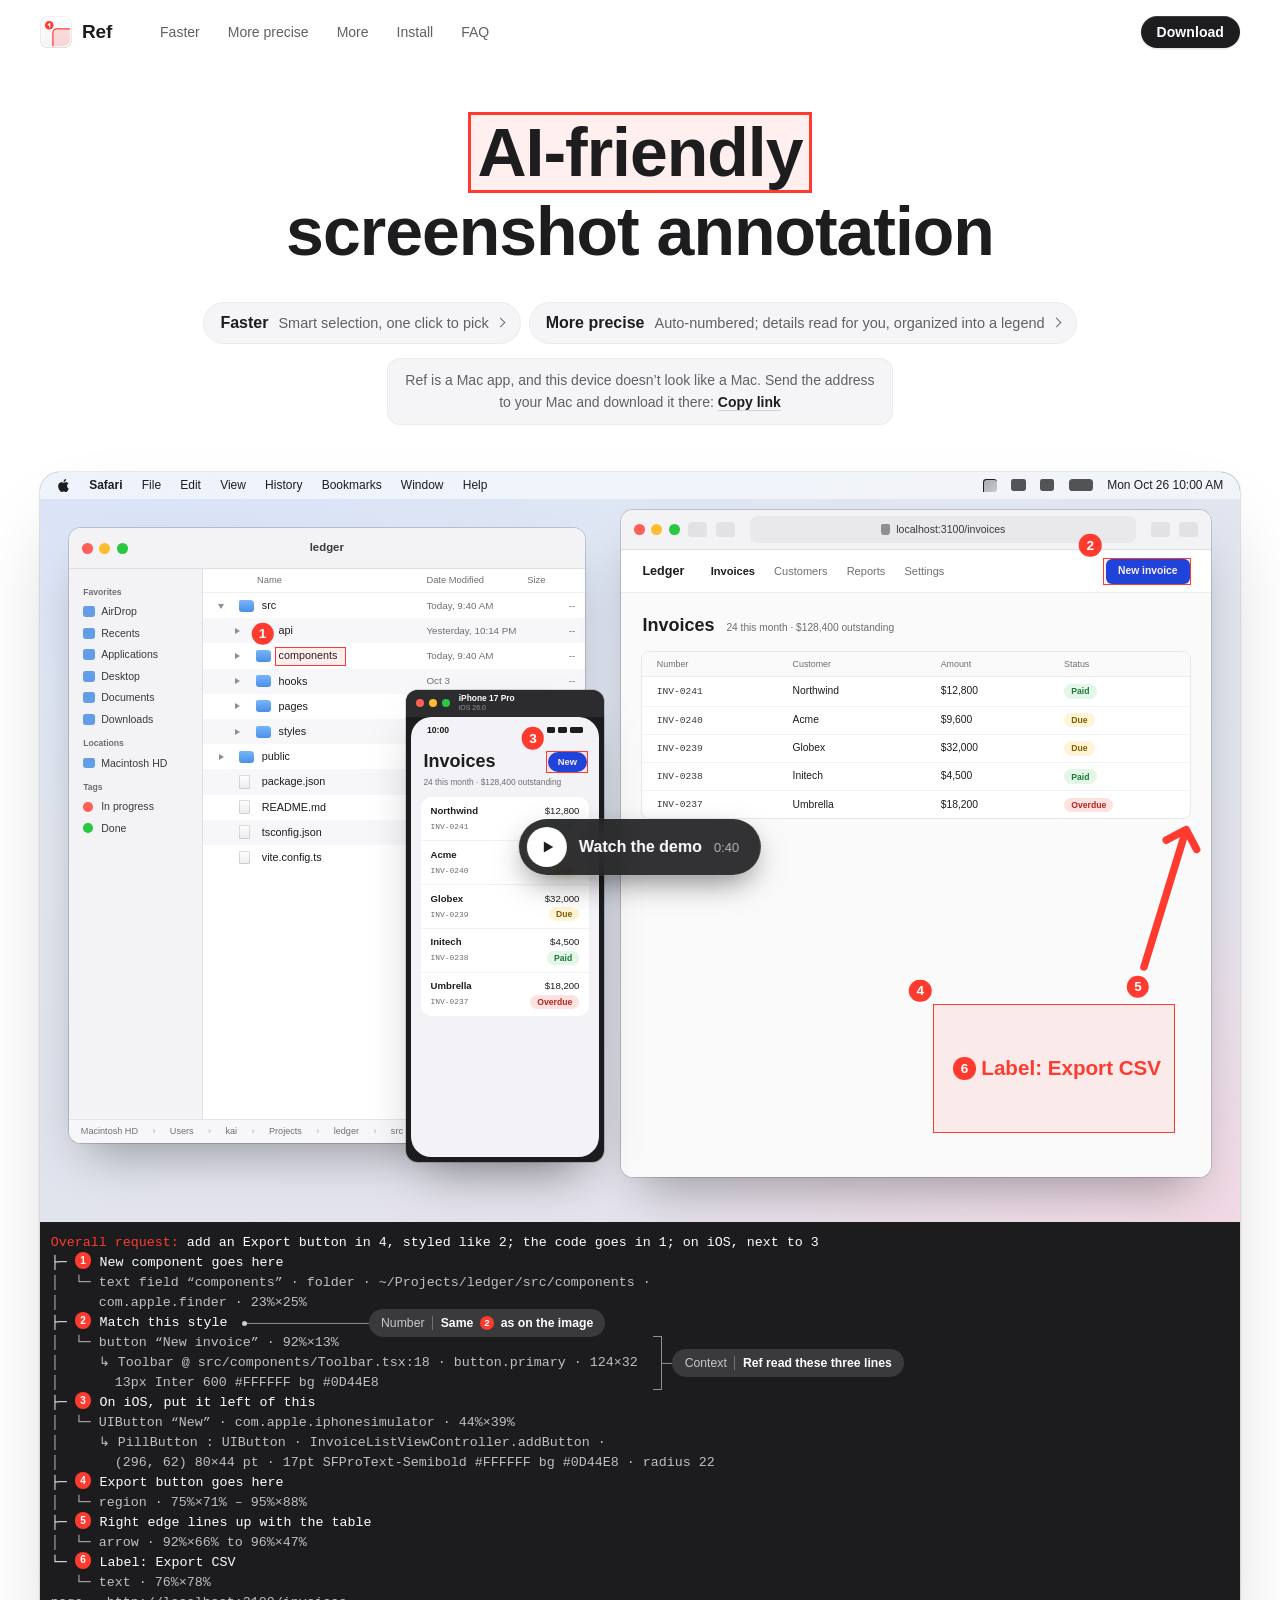
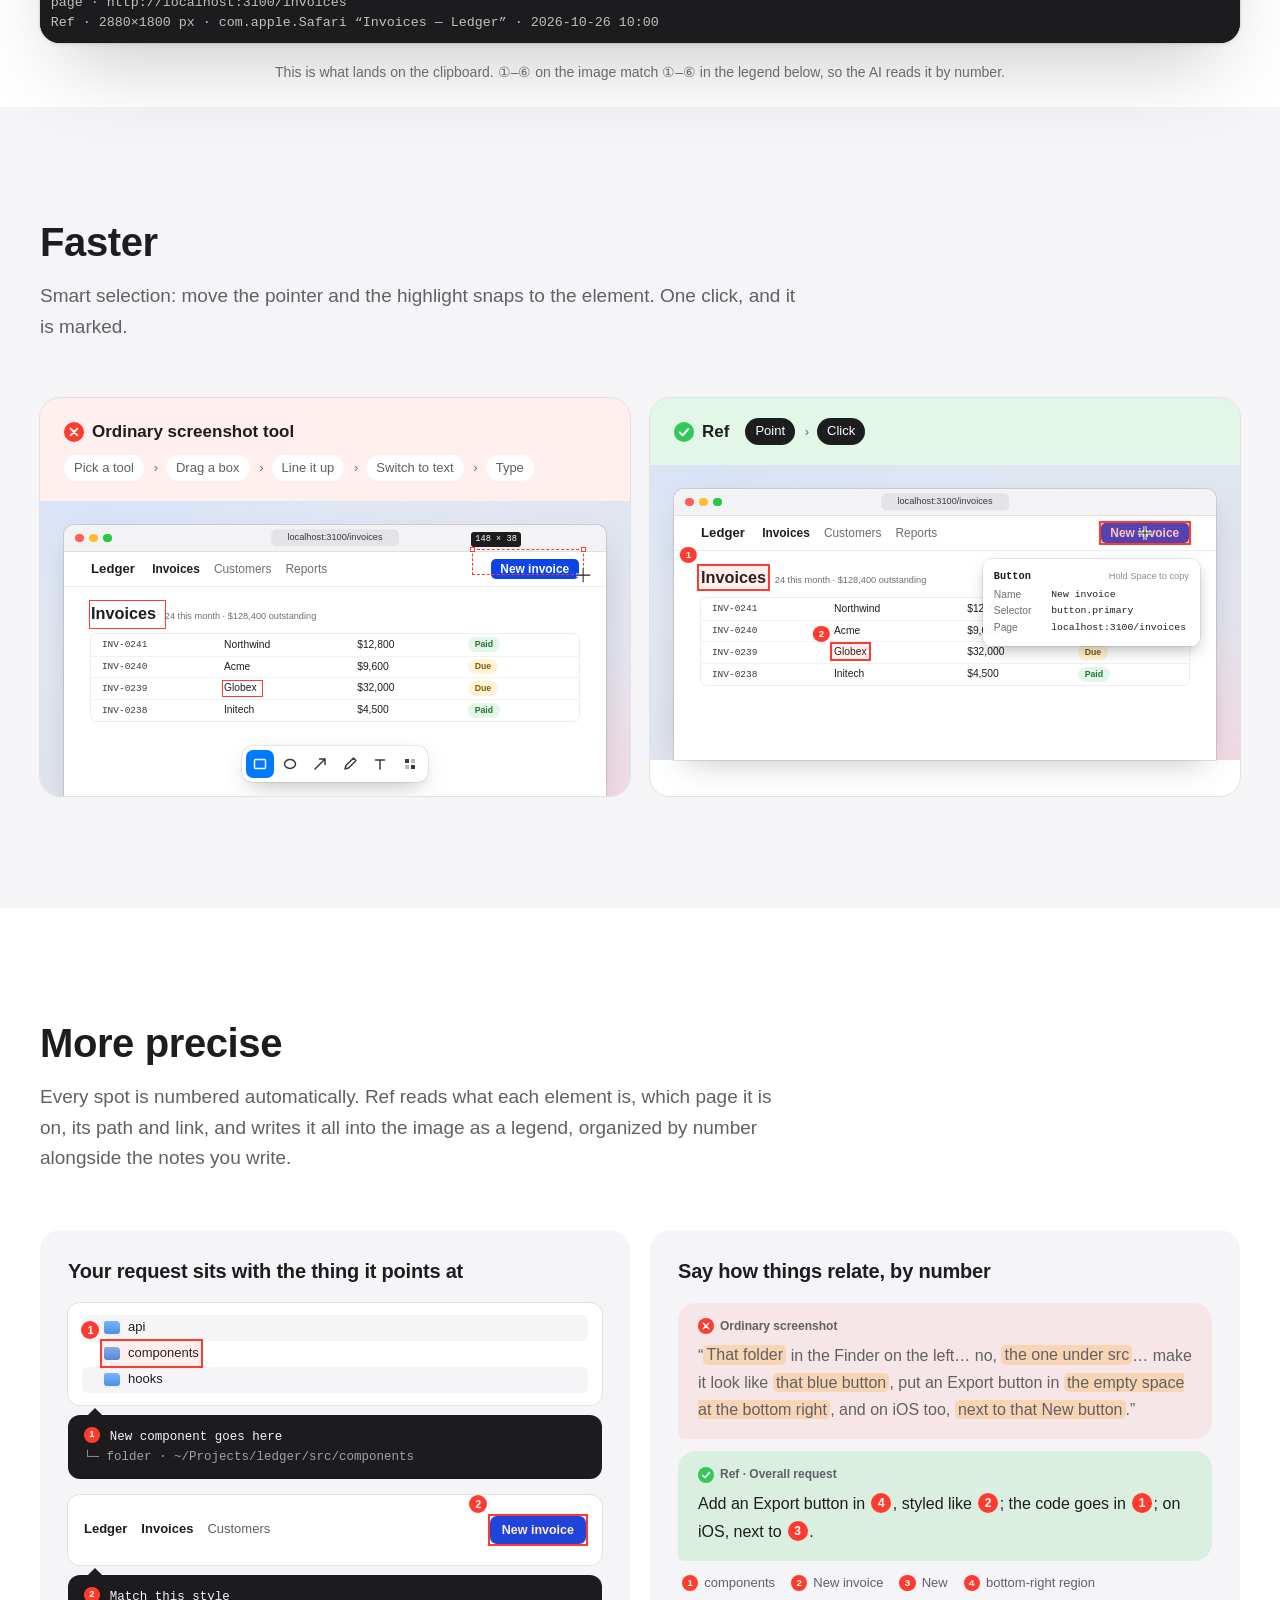
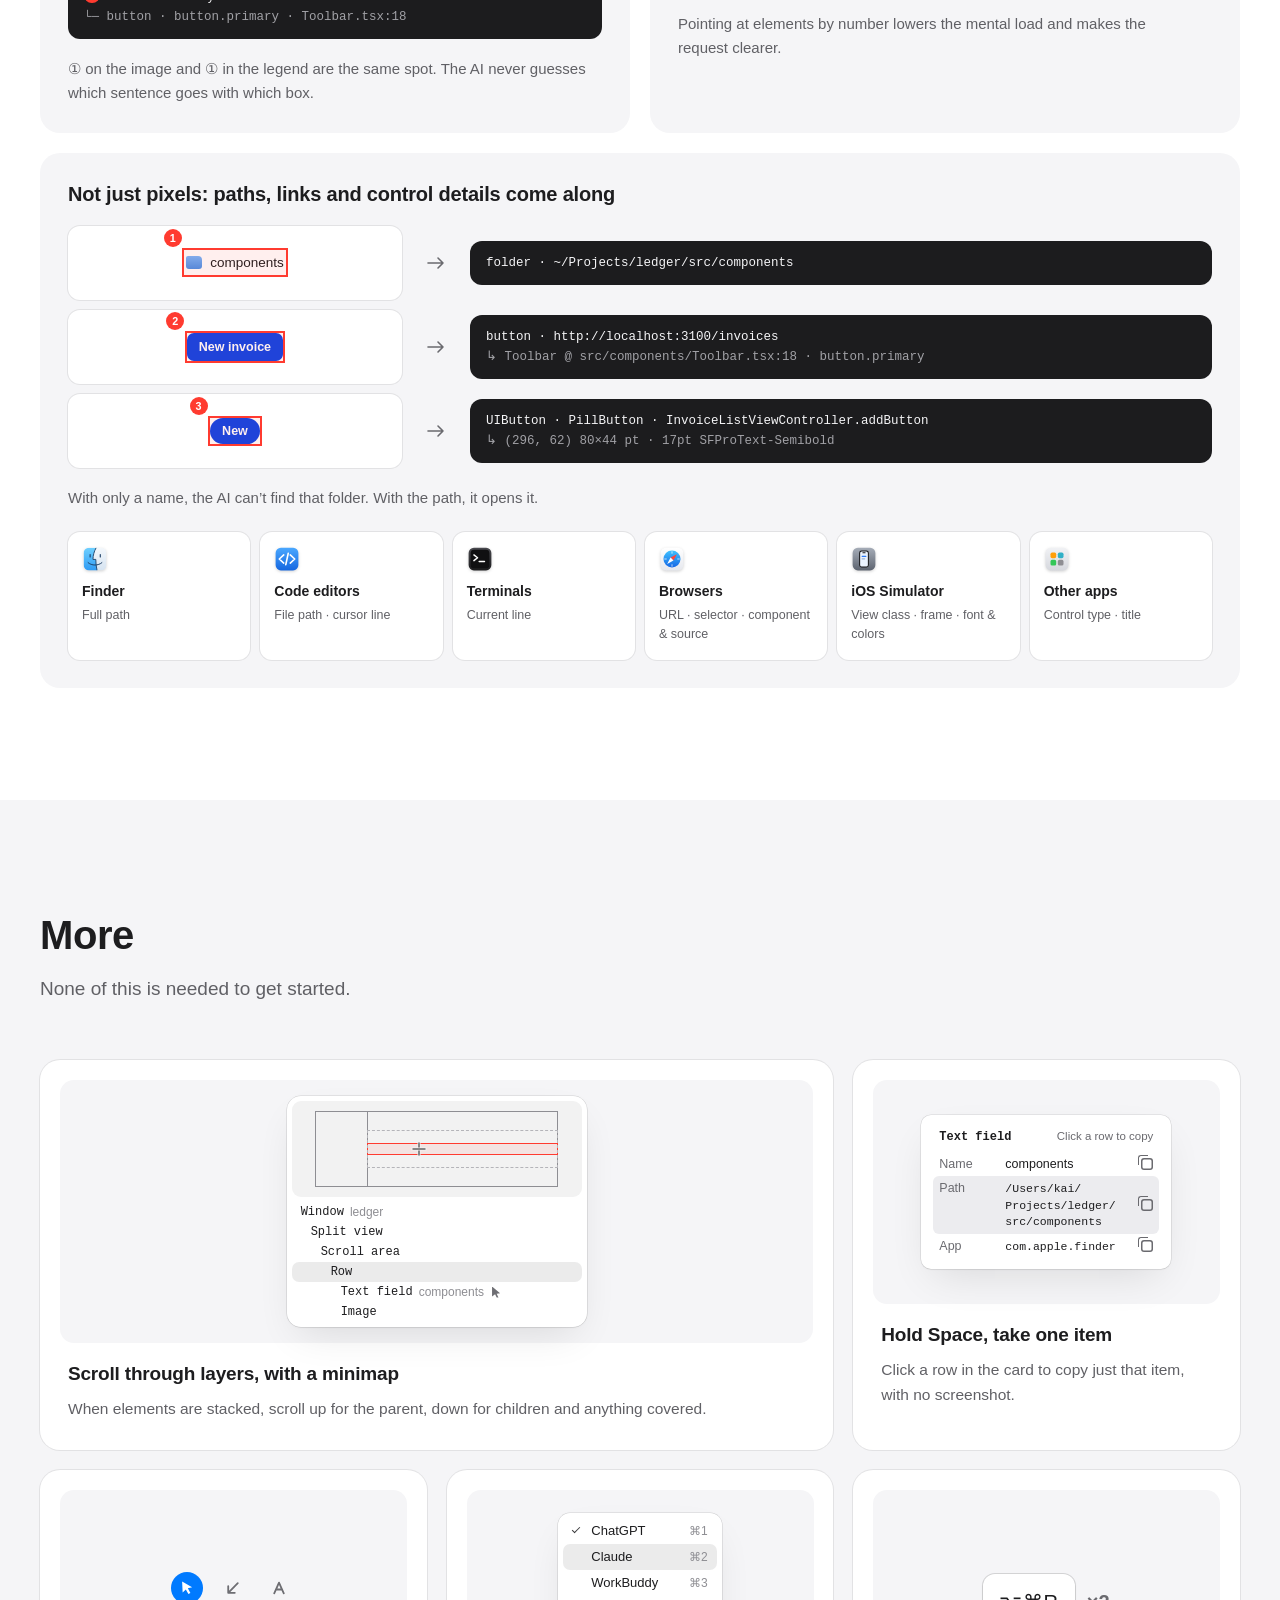
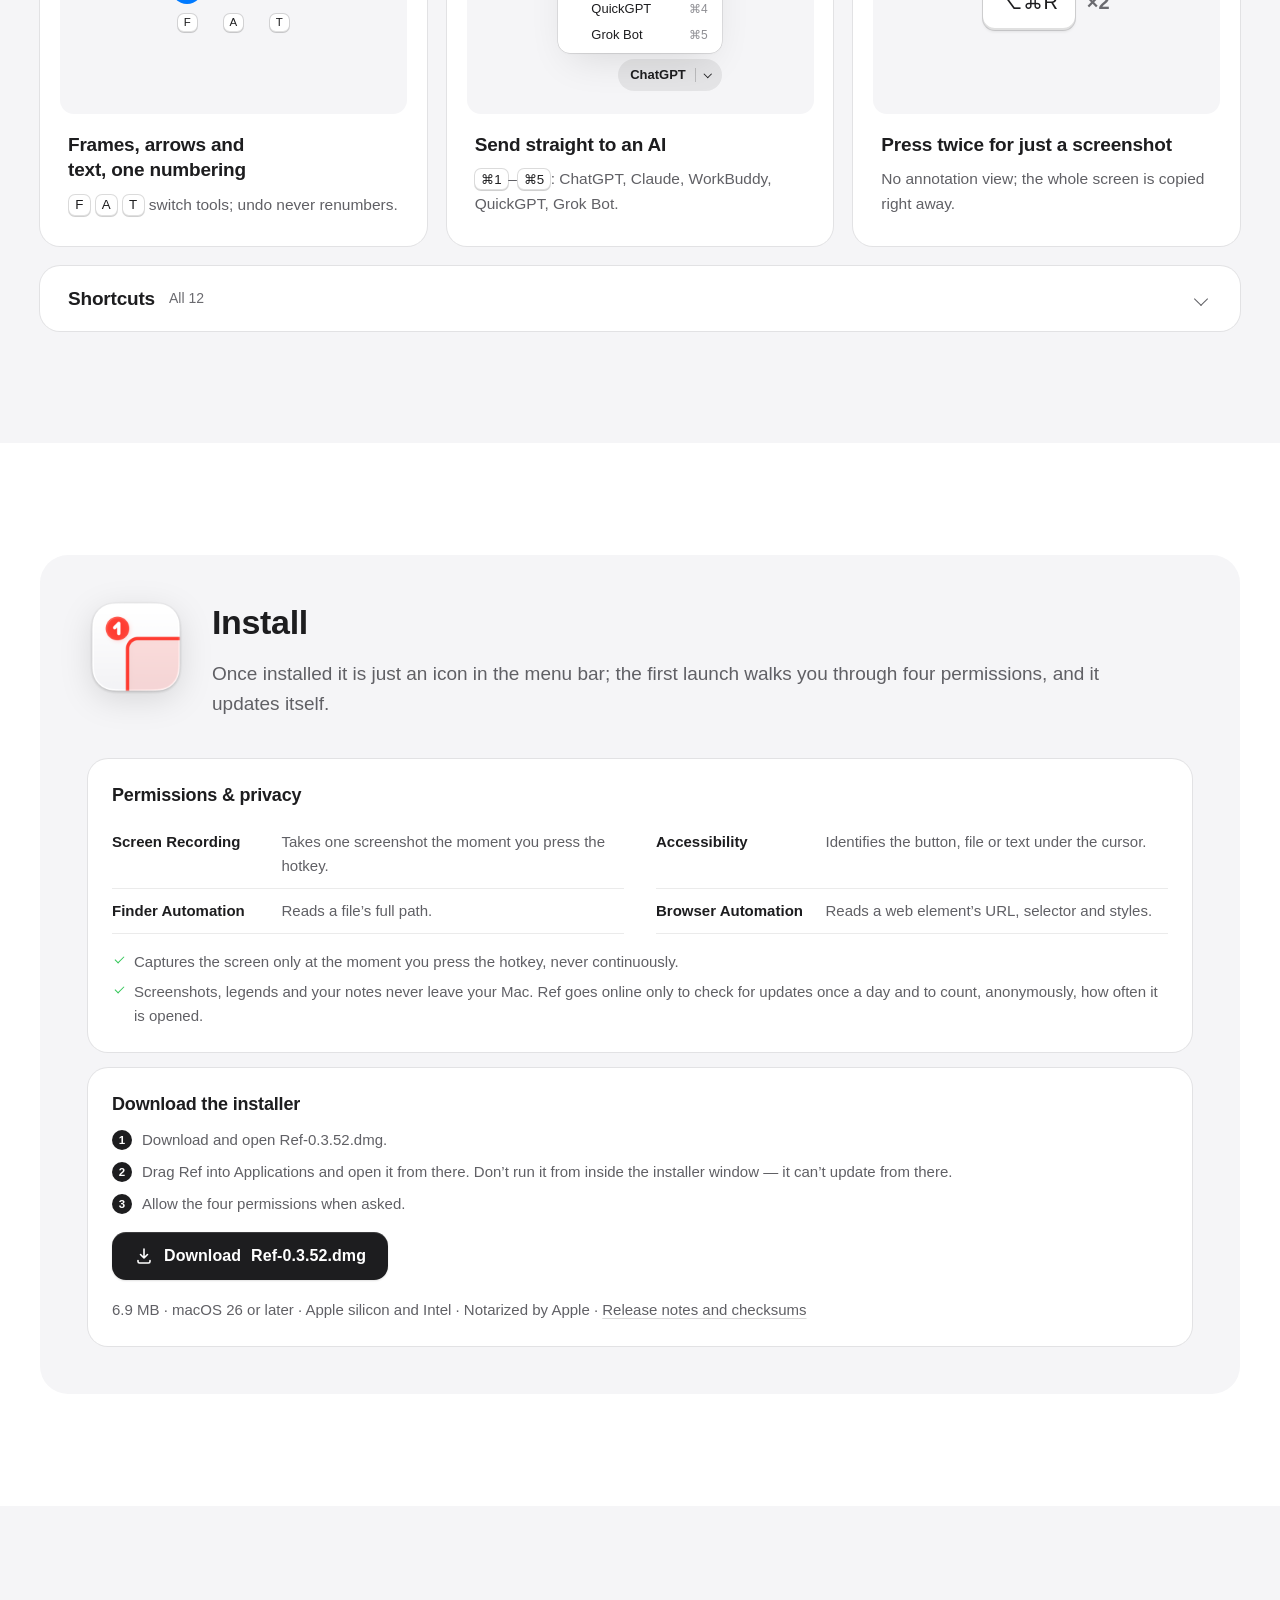
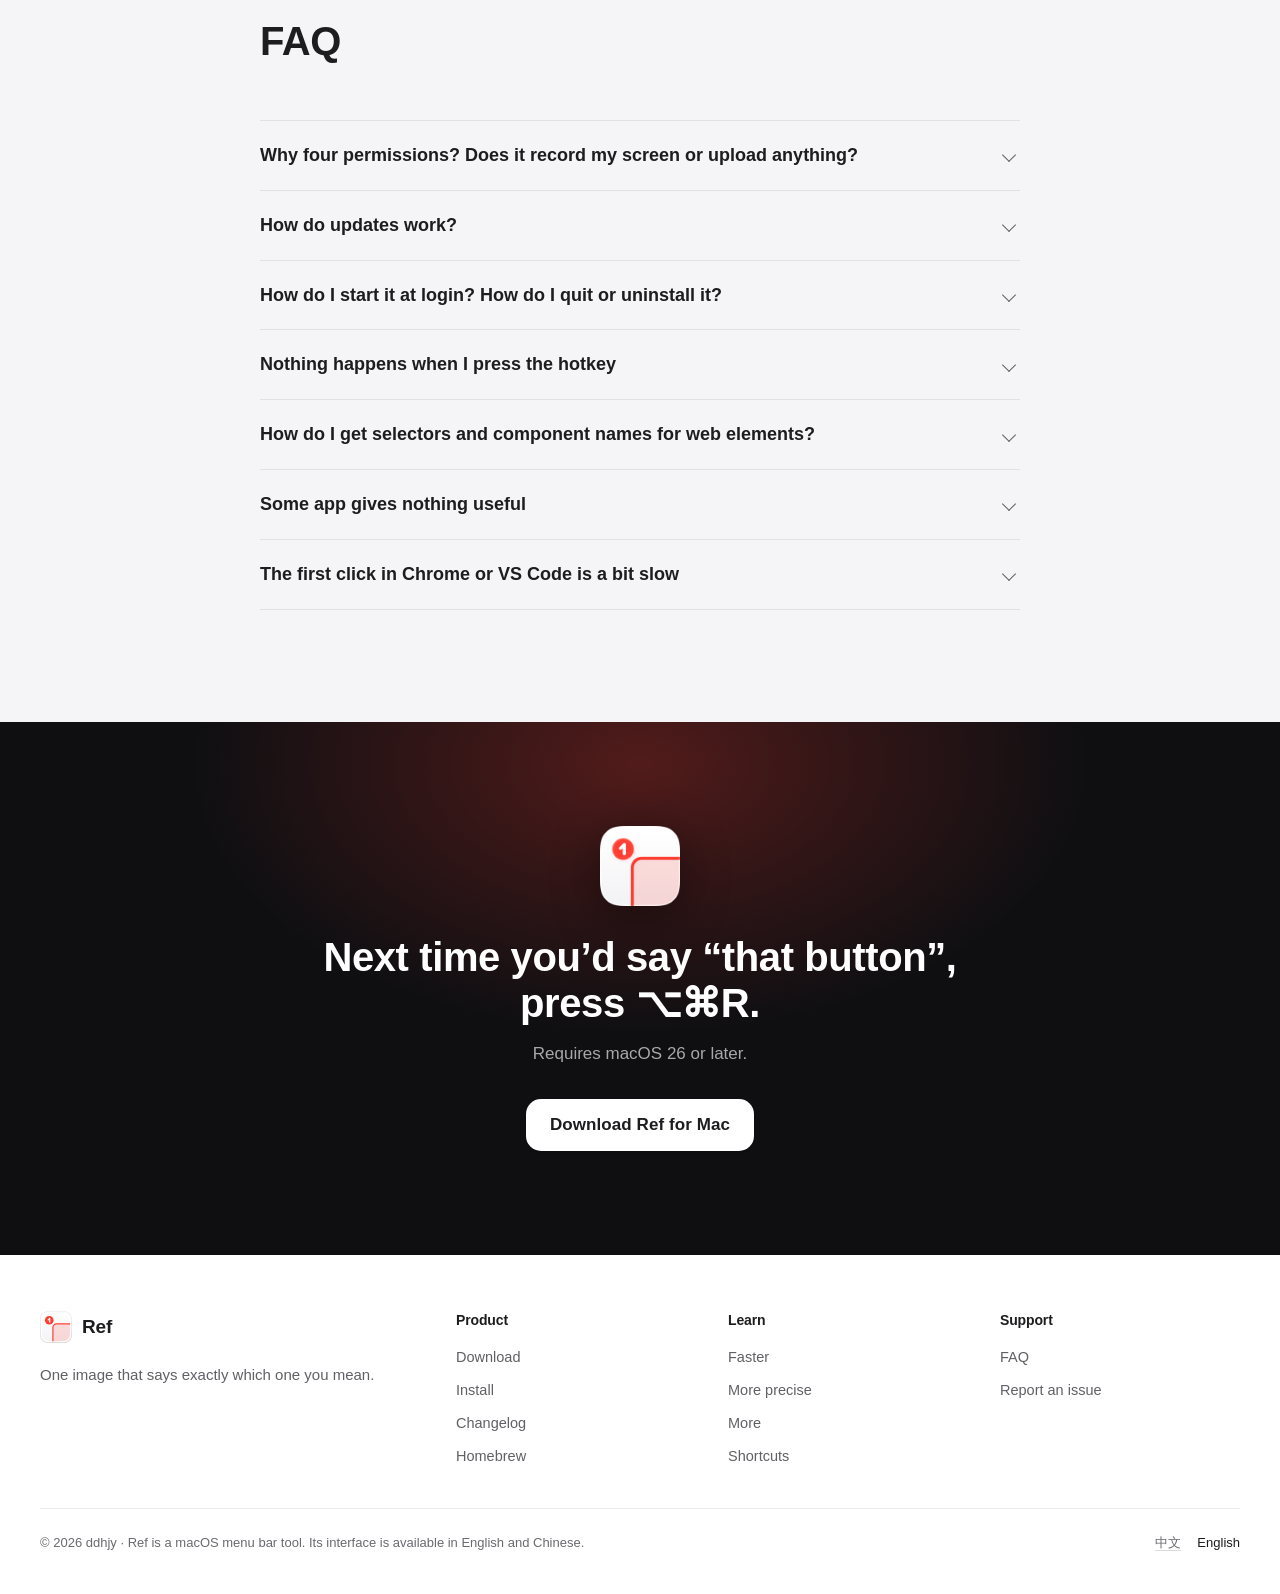
==== commit f9908f85: "site: v0.3.52" ====
--- a/en/index.html
+++ b/en/index.html
@@ -49,7 +49,7 @@
   "operatingSystem": "macOS 26",
   "applicationCategory": "UtilitiesApplication",
   "description": "AI-friendly screenshot annotation, in the macOS menu bar. Press a hotkey and click what you mean: Ref snaps to the element, numbers it, and writes your request together with its path and links into one image on the clipboard.",
-  "softwareVersion": "0.3.51",
+  "softwareVersion": "0.3.52",
   "downloadUrl": "https://github.com/ddhjy/ref-releases/releases/latest",
   "releaseNotes": "https://github.com/ddhjy/ref-releases/releases",
   "offers": { "@type": "Offer", "price": "0", "priceCurrency": "USD" },
@@ -507,13 +507,13 @@
         <div class="way">
           <h3>Download the installer</h3>
           <ol class="way-steps">
-            <li>Download and open <span data-dmg-name>Ref-0.3.51.dmg</span>.</li>
+            <li>Download and open <span data-dmg-name>Ref-0.3.52.dmg</span>.</li>
             <li>Drag Ref into Applications and open it from there. Don’t run it from inside the installer window — it can’t update from there.</li>
             <li>Allow the four permissions when asked.</li>
           </ol>
-          <a class="btn btn-primary" href="/download/Ref-0.3.51.dmg" data-download-dmg>
+          <a class="btn btn-primary" href="/download/Ref-0.3.52.dmg" data-download-dmg>
             <svg class="i" viewBox="0 0 20 20" aria-hidden="true"><path d="M10 3v9m0 0 3.5-3.5M10 12 6.5 8.5M4 14.5v1A1.5 1.5 0 0 0 5.5 17h9a1.5 1.5 0 0 0 1.5-1.5v-1"/></svg>
-            Download <span data-dmg-name>Ref-0.3.51.dmg</span>
+            Download <span data-dmg-name>Ref-0.3.52.dmg</span>
           </a>
           <p class="way-meta"><span data-dmg-size>6.9 MB</span> · macOS 26 or later · Apple silicon and Intel · Notarized by Apple · <a href="https://github.com/ddhjy/ref-releases/releases/latest" data-release-link>Release notes and checksums</a></p>
         </div>
@@ -571,7 +571,7 @@
       <h2>Next time you’d say “that button”,<br>press ⌥⌘R.</h2>
       <p>Requires macOS 26 or later.</p>
       <div class="cta">
-        <a class="btn btn-contrast btn-lg" href="/download/Ref-0.3.51.dmg" data-download-dmg>Download Ref for Mac</a>
+        <a class="btn btn-contrast btn-lg" href="/download/Ref-0.3.52.dmg" data-download-dmg>Download Ref for Mac</a>
       </div>
     </div>
   </div>
@@ -585,7 +585,7 @@
     </div>
     <nav aria-label="Product">
       <h3>Product</h3>
-      <a href="/download/Ref-0.3.51.dmg" data-download-dmg>Download</a>
+      <a href="/download/Ref-0.3.52.dmg" data-download-dmg>Download</a>
       <a href="#install">Install</a>
       <a href="https://github.com/ddhjy/ref-releases/releases">Changelog</a>
       <a href="https://github.com/ddhjy/homebrew-tap" rel="noopener">Homebrew</a>
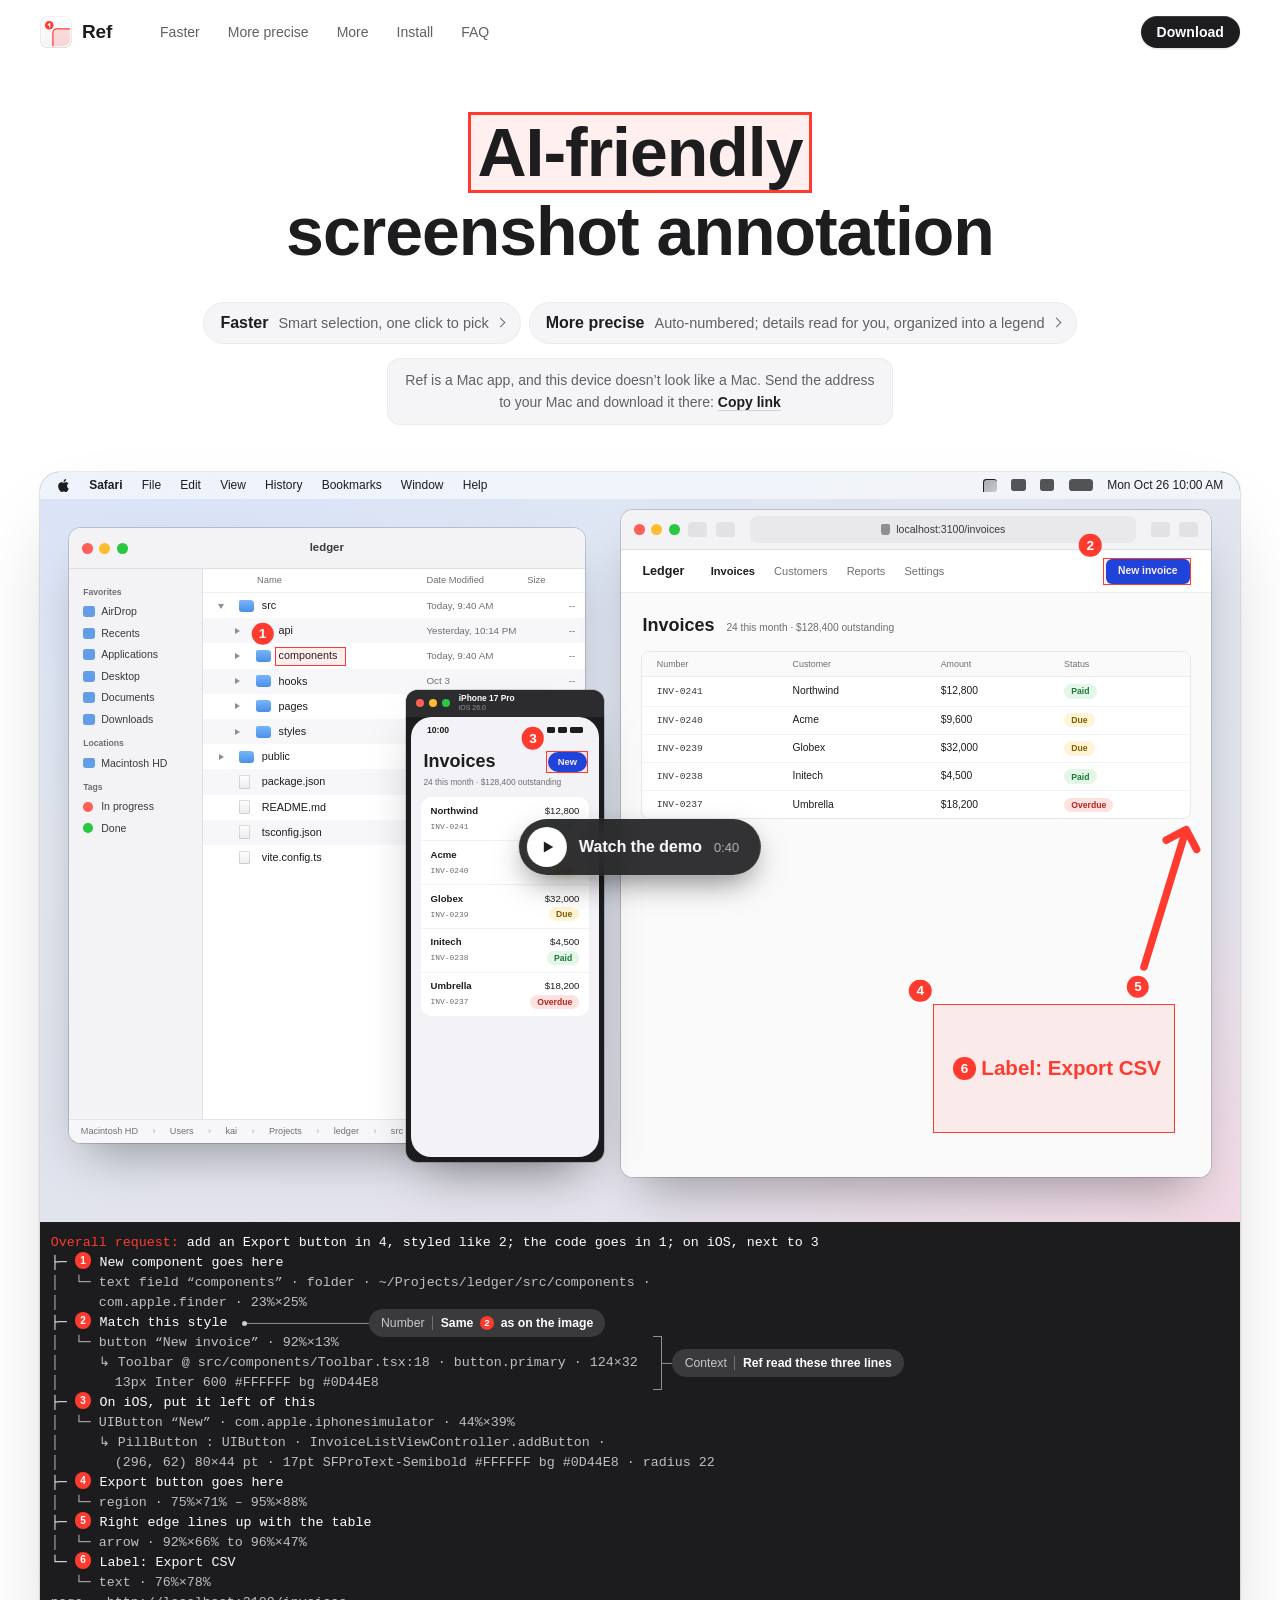
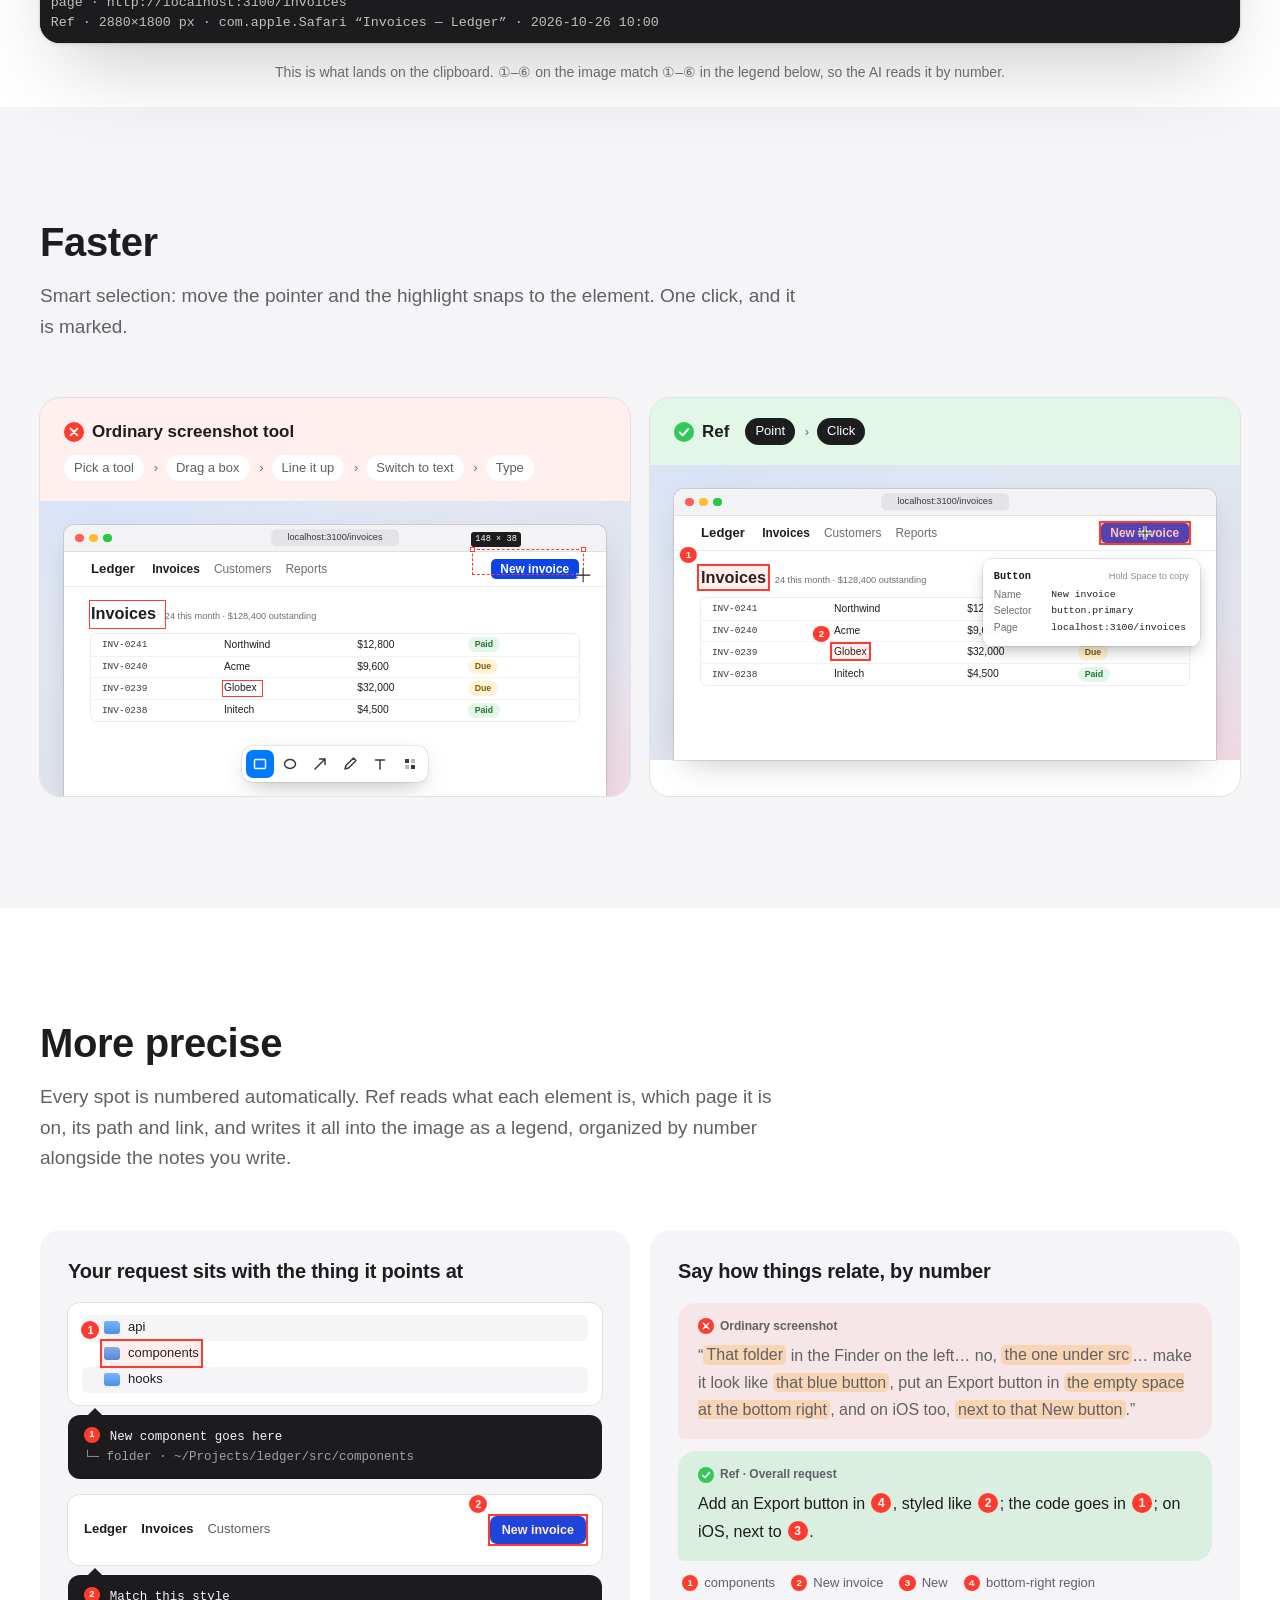
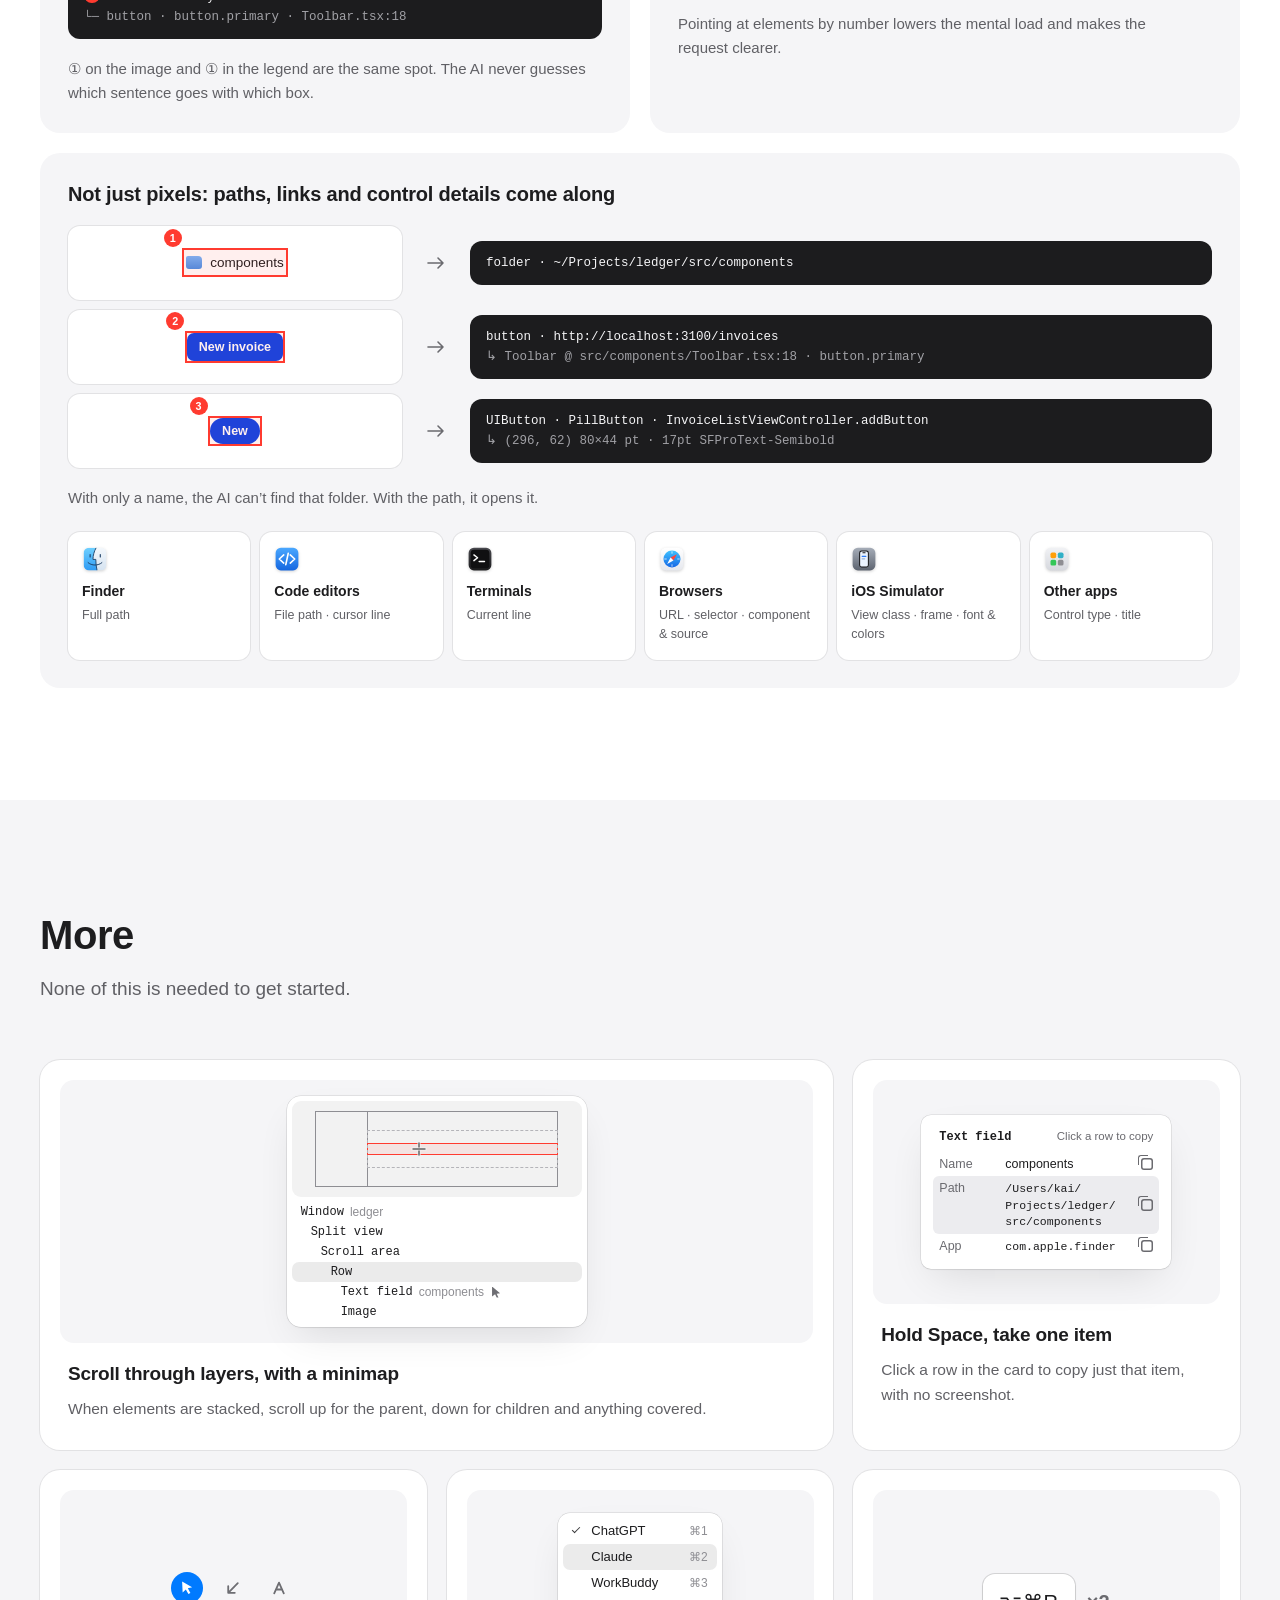
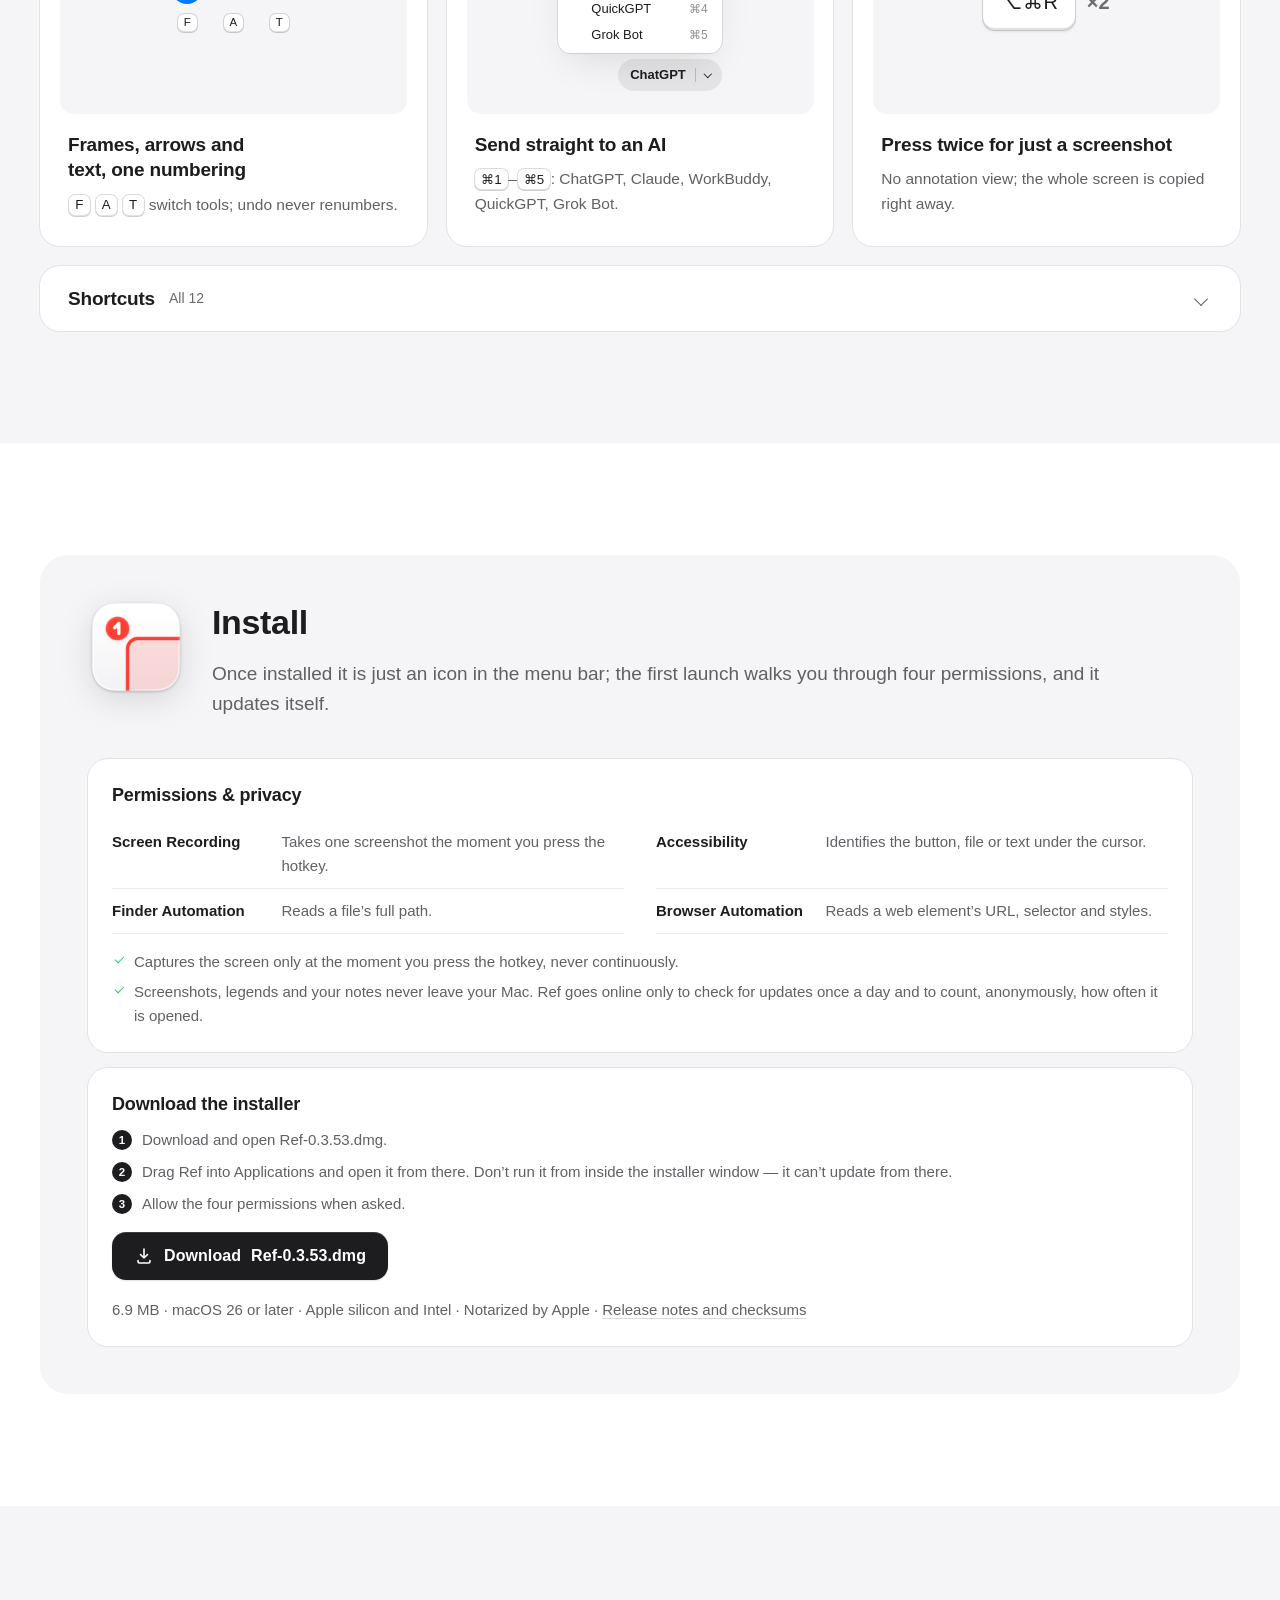
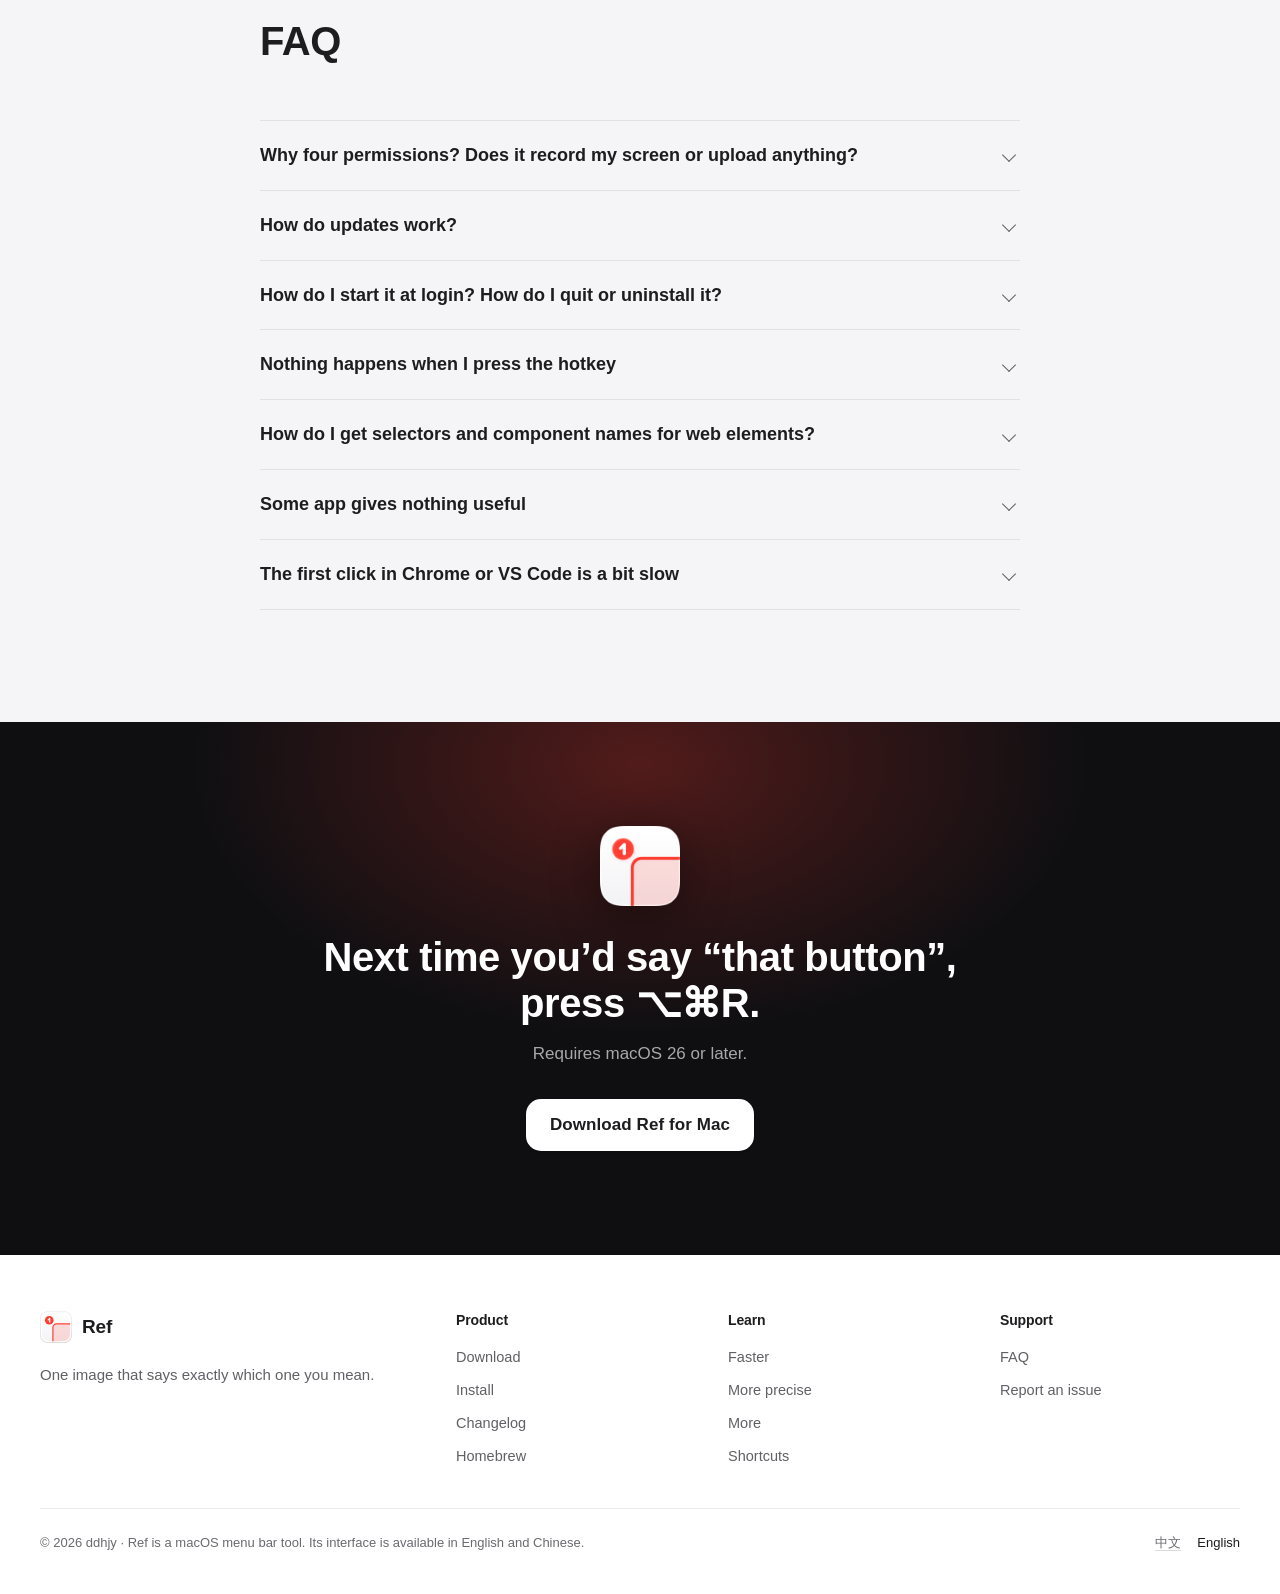
==== commit 6dfbc8f6: "site: v0.3.53" ====
--- a/en/index.html
+++ b/en/index.html
@@ -49,7 +49,7 @@
   "operatingSystem": "macOS 26",
   "applicationCategory": "UtilitiesApplication",
   "description": "AI-friendly screenshot annotation, in the macOS menu bar. Press a hotkey and click what you mean: Ref snaps to the element, numbers it, and writes your request together with its path and links into one image on the clipboard.",
-  "softwareVersion": "0.3.52",
+  "softwareVersion": "0.3.53",
   "downloadUrl": "https://github.com/ddhjy/ref-releases/releases/latest",
   "releaseNotes": "https://github.com/ddhjy/ref-releases/releases",
   "offers": { "@type": "Offer", "price": "0", "priceCurrency": "USD" },
@@ -507,13 +507,13 @@
         <div class="way">
           <h3>Download the installer</h3>
           <ol class="way-steps">
-            <li>Download and open <span data-dmg-name>Ref-0.3.52.dmg</span>.</li>
+            <li>Download and open <span data-dmg-name>Ref-0.3.53.dmg</span>.</li>
             <li>Drag Ref into Applications and open it from there. Don’t run it from inside the installer window — it can’t update from there.</li>
             <li>Allow the four permissions when asked.</li>
           </ol>
-          <a class="btn btn-primary" href="/download/Ref-0.3.52.dmg" data-download-dmg>
+          <a class="btn btn-primary" href="/download/Ref-0.3.53.dmg" data-download-dmg>
             <svg class="i" viewBox="0 0 20 20" aria-hidden="true"><path d="M10 3v9m0 0 3.5-3.5M10 12 6.5 8.5M4 14.5v1A1.5 1.5 0 0 0 5.5 17h9a1.5 1.5 0 0 0 1.5-1.5v-1"/></svg>
-            Download <span data-dmg-name>Ref-0.3.52.dmg</span>
+            Download <span data-dmg-name>Ref-0.3.53.dmg</span>
           </a>
           <p class="way-meta"><span data-dmg-size>6.9 MB</span> · macOS 26 or later · Apple silicon and Intel · Notarized by Apple · <a href="https://github.com/ddhjy/ref-releases/releases/latest" data-release-link>Release notes and checksums</a></p>
         </div>
@@ -571,7 +571,7 @@
       <h2>Next time you’d say “that button”,<br>press ⌥⌘R.</h2>
       <p>Requires macOS 26 or later.</p>
       <div class="cta">
-        <a class="btn btn-contrast btn-lg" href="/download/Ref-0.3.52.dmg" data-download-dmg>Download Ref for Mac</a>
+        <a class="btn btn-contrast btn-lg" href="/download/Ref-0.3.53.dmg" data-download-dmg>Download Ref for Mac</a>
       </div>
     </div>
   </div>
@@ -585,7 +585,7 @@
     </div>
     <nav aria-label="Product">
       <h3>Product</h3>
-      <a href="/download/Ref-0.3.52.dmg" data-download-dmg>Download</a>
+      <a href="/download/Ref-0.3.53.dmg" data-download-dmg>Download</a>
       <a href="#install">Install</a>
       <a href="https://github.com/ddhjy/ref-releases/releases">Changelog</a>
       <a href="https://github.com/ddhjy/homebrew-tap" rel="noopener">Homebrew</a>
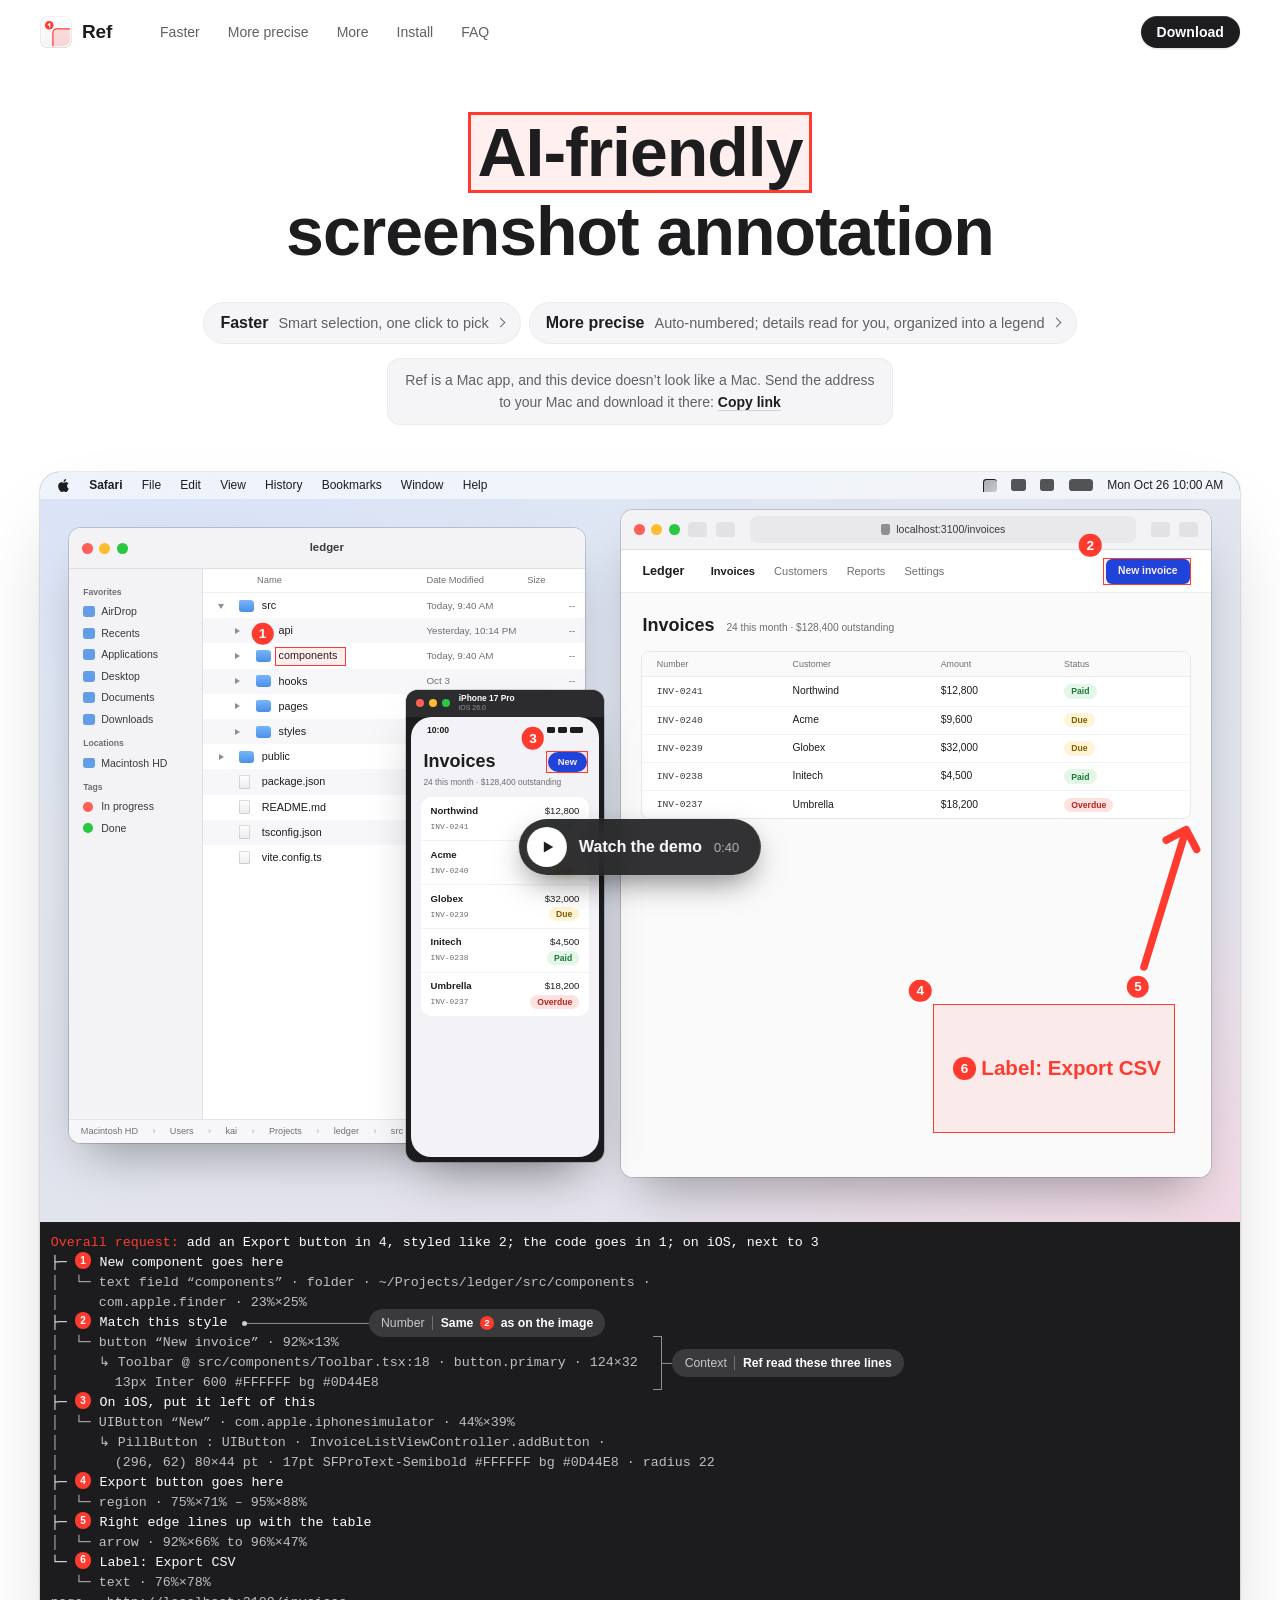
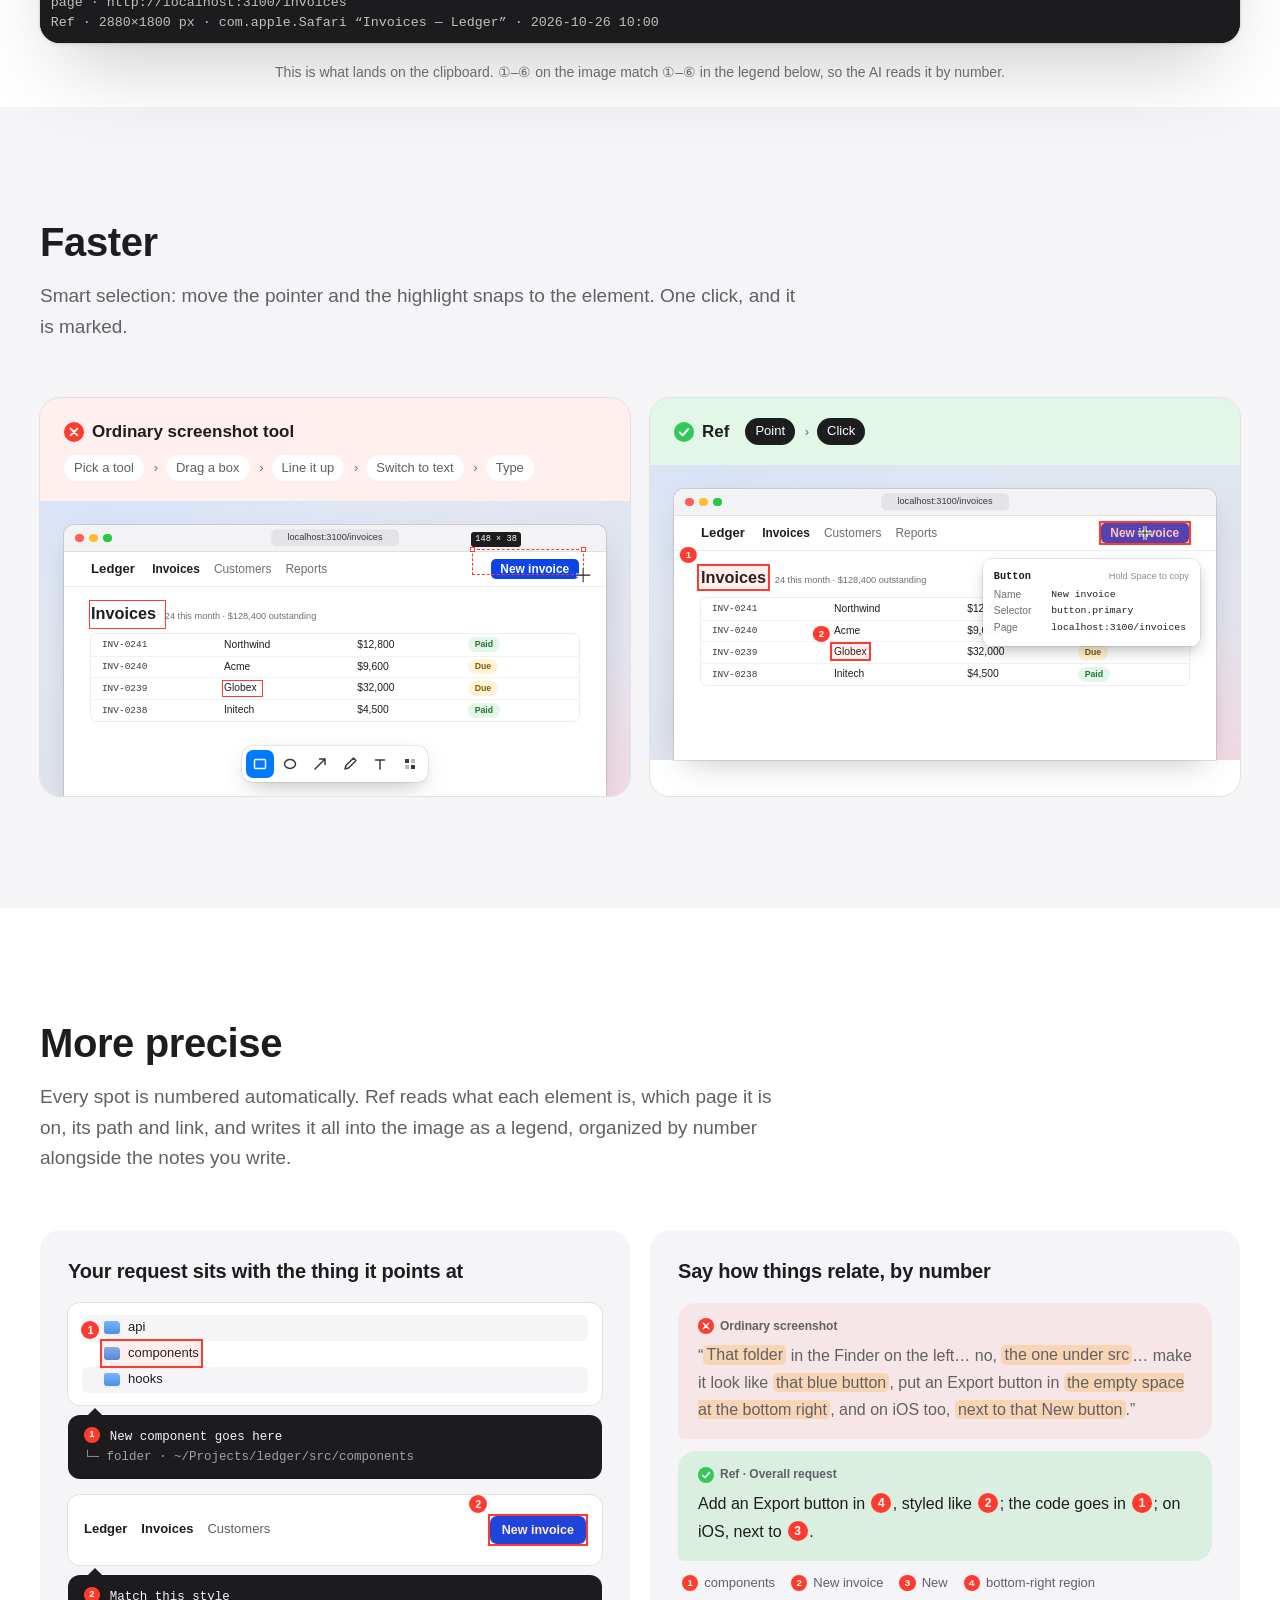
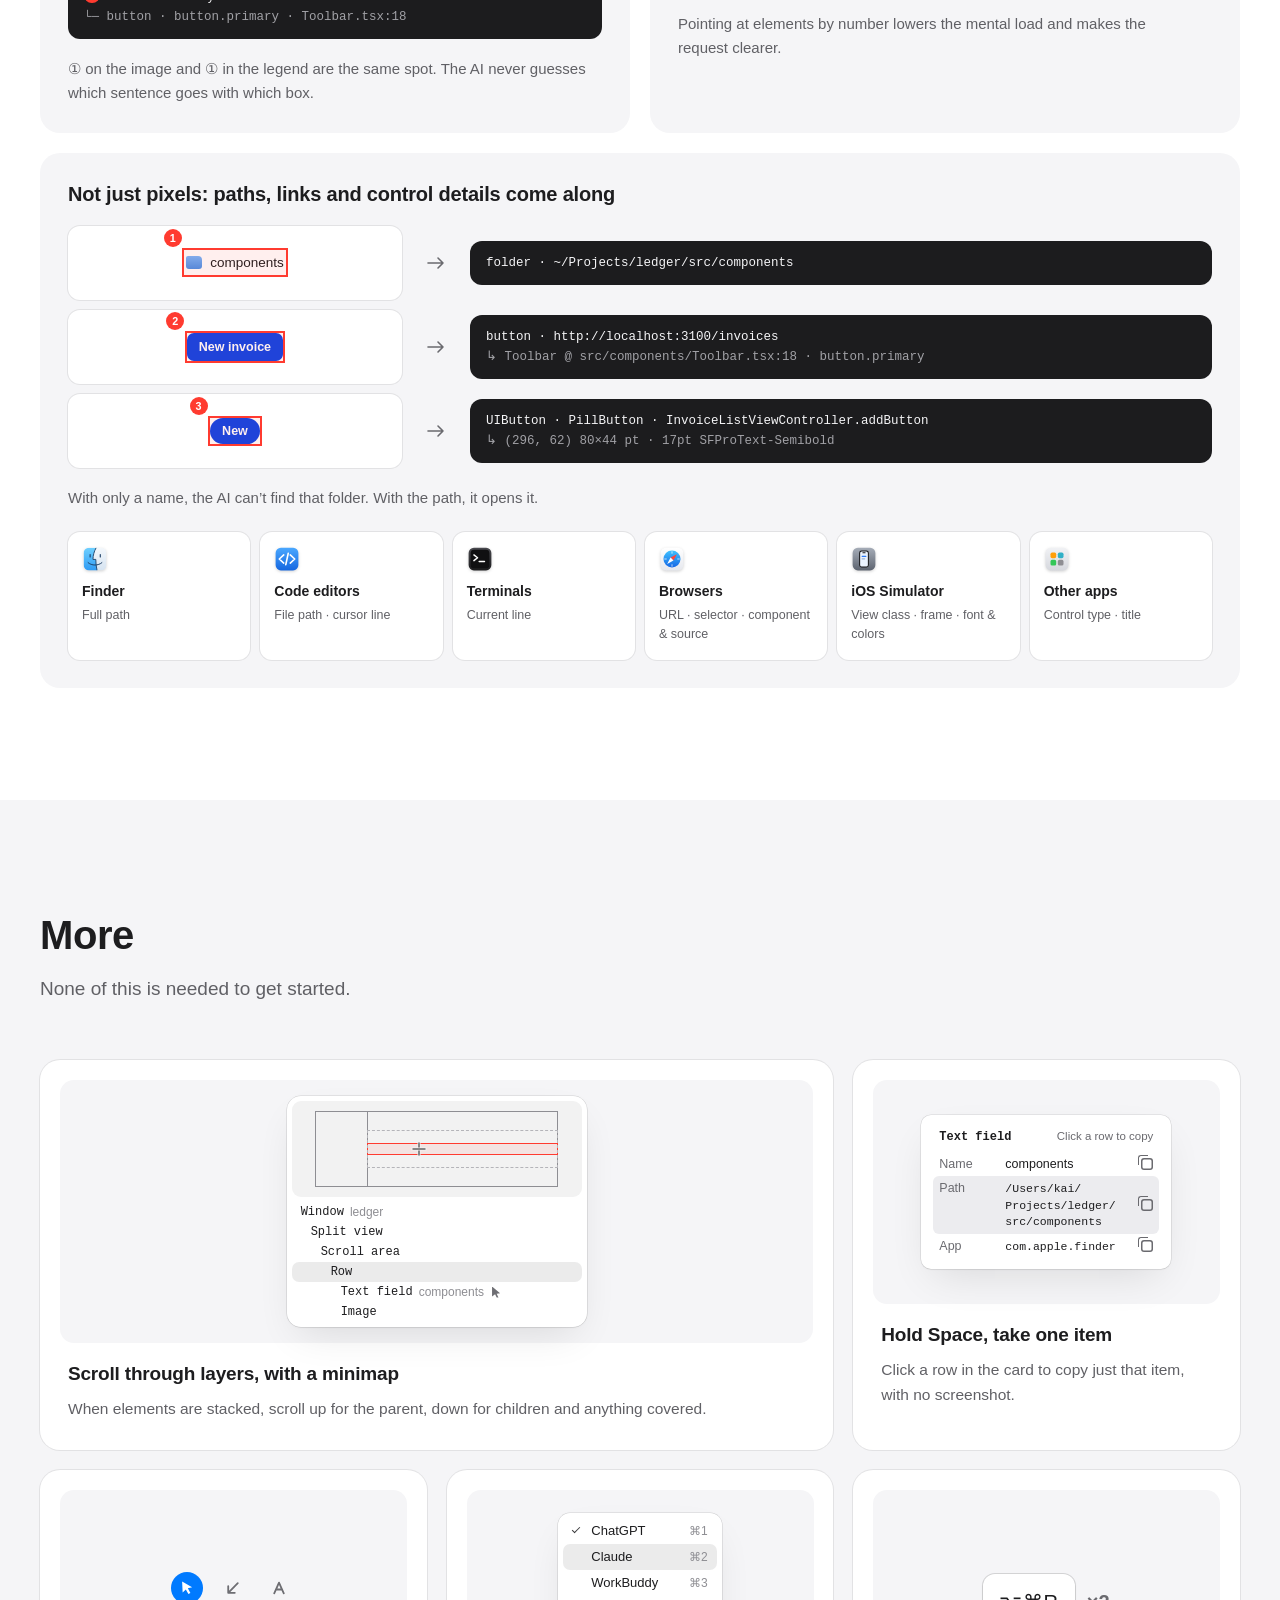
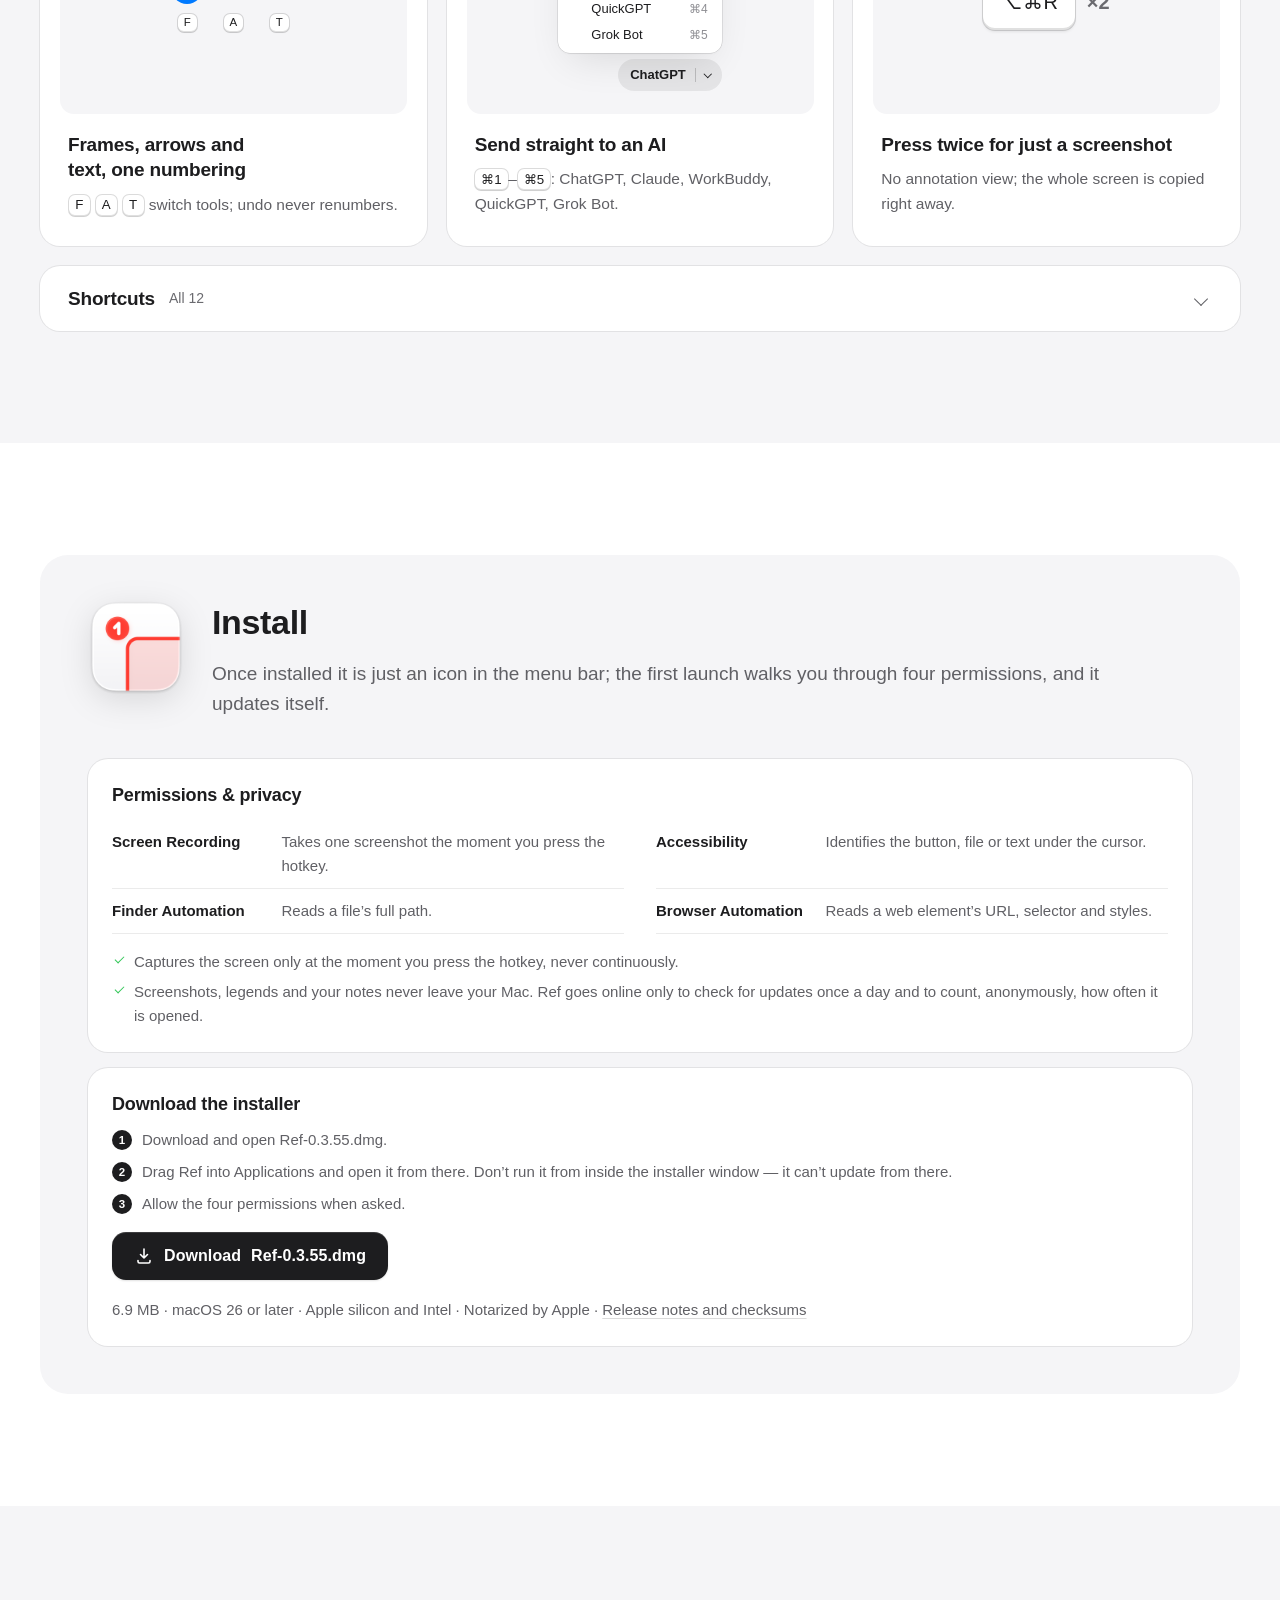
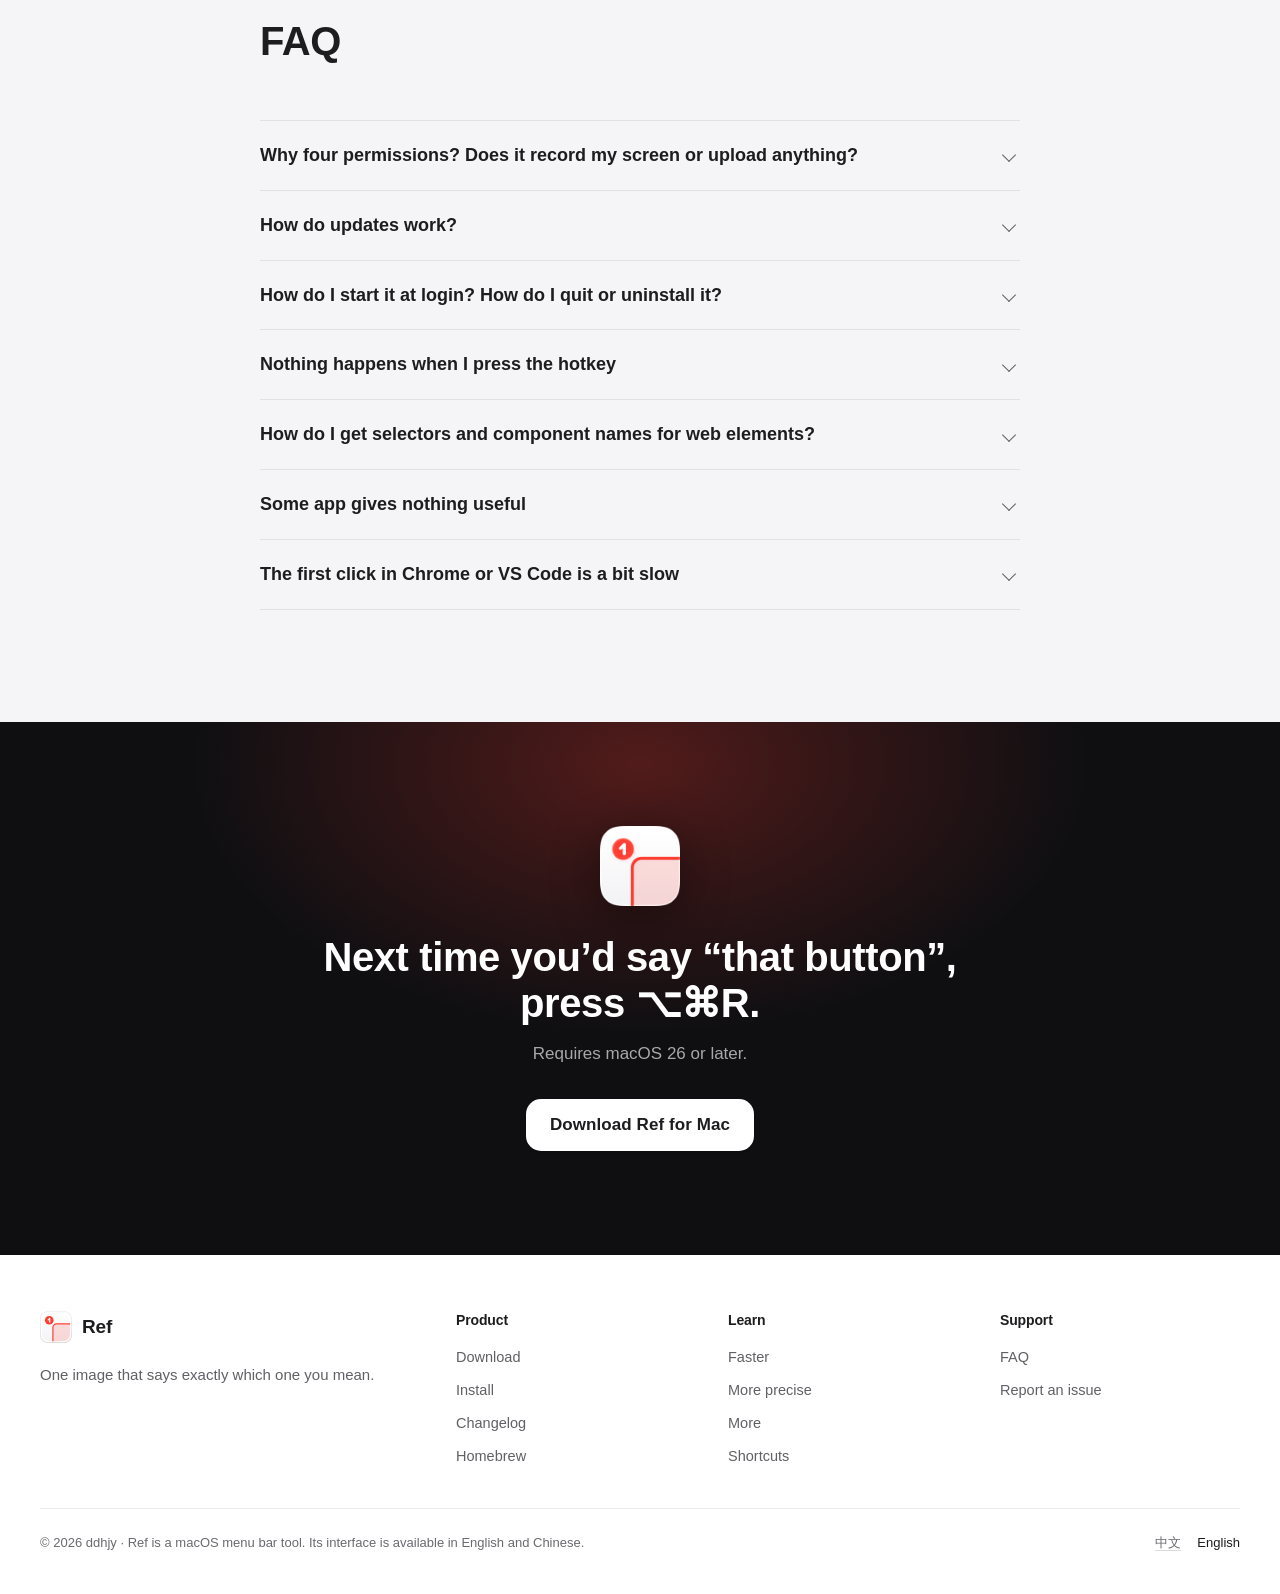
==== commit 923a4d86: "site: v0.3.55" ====
--- a/en/index.html
+++ b/en/index.html
@@ -49,7 +49,7 @@
   "operatingSystem": "macOS 26",
   "applicationCategory": "UtilitiesApplication",
   "description": "AI-friendly screenshot annotation, in the macOS menu bar. Press a hotkey and click what you mean: Ref snaps to the element, numbers it, and writes your request together with its path and links into one image on the clipboard.",
-  "softwareVersion": "0.3.53",
+  "softwareVersion": "0.3.55",
   "downloadUrl": "https://github.com/ddhjy/ref-releases/releases/latest",
   "releaseNotes": "https://github.com/ddhjy/ref-releases/releases",
   "offers": { "@type": "Offer", "price": "0", "priceCurrency": "USD" },
@@ -507,13 +507,13 @@
         <div class="way">
           <h3>Download the installer</h3>
           <ol class="way-steps">
-            <li>Download and open <span data-dmg-name>Ref-0.3.53.dmg</span>.</li>
+            <li>Download and open <span data-dmg-name>Ref-0.3.55.dmg</span>.</li>
             <li>Drag Ref into Applications and open it from there. Don’t run it from inside the installer window — it can’t update from there.</li>
             <li>Allow the four permissions when asked.</li>
           </ol>
-          <a class="btn btn-primary" href="/download/Ref-0.3.53.dmg" data-download-dmg>
+          <a class="btn btn-primary" href="/download/Ref-0.3.55.dmg" data-download-dmg>
             <svg class="i" viewBox="0 0 20 20" aria-hidden="true"><path d="M10 3v9m0 0 3.5-3.5M10 12 6.5 8.5M4 14.5v1A1.5 1.5 0 0 0 5.5 17h9a1.5 1.5 0 0 0 1.5-1.5v-1"/></svg>
-            Download <span data-dmg-name>Ref-0.3.53.dmg</span>
+            Download <span data-dmg-name>Ref-0.3.55.dmg</span>
           </a>
           <p class="way-meta"><span data-dmg-size>6.9 MB</span> · macOS 26 or later · Apple silicon and Intel · Notarized by Apple · <a href="https://github.com/ddhjy/ref-releases/releases/latest" data-release-link>Release notes and checksums</a></p>
         </div>
@@ -571,7 +571,7 @@
       <h2>Next time you’d say “that button”,<br>press ⌥⌘R.</h2>
       <p>Requires macOS 26 or later.</p>
       <div class="cta">
-        <a class="btn btn-contrast btn-lg" href="/download/Ref-0.3.53.dmg" data-download-dmg>Download Ref for Mac</a>
+        <a class="btn btn-contrast btn-lg" href="/download/Ref-0.3.55.dmg" data-download-dmg>Download Ref for Mac</a>
       </div>
     </div>
   </div>
@@ -585,7 +585,7 @@
     </div>
     <nav aria-label="Product">
       <h3>Product</h3>
-      <a href="/download/Ref-0.3.53.dmg" data-download-dmg>Download</a>
+      <a href="/download/Ref-0.3.55.dmg" data-download-dmg>Download</a>
       <a href="#install">Install</a>
       <a href="https://github.com/ddhjy/ref-releases/releases">Changelog</a>
       <a href="https://github.com/ddhjy/homebrew-tap" rel="noopener">Homebrew</a>
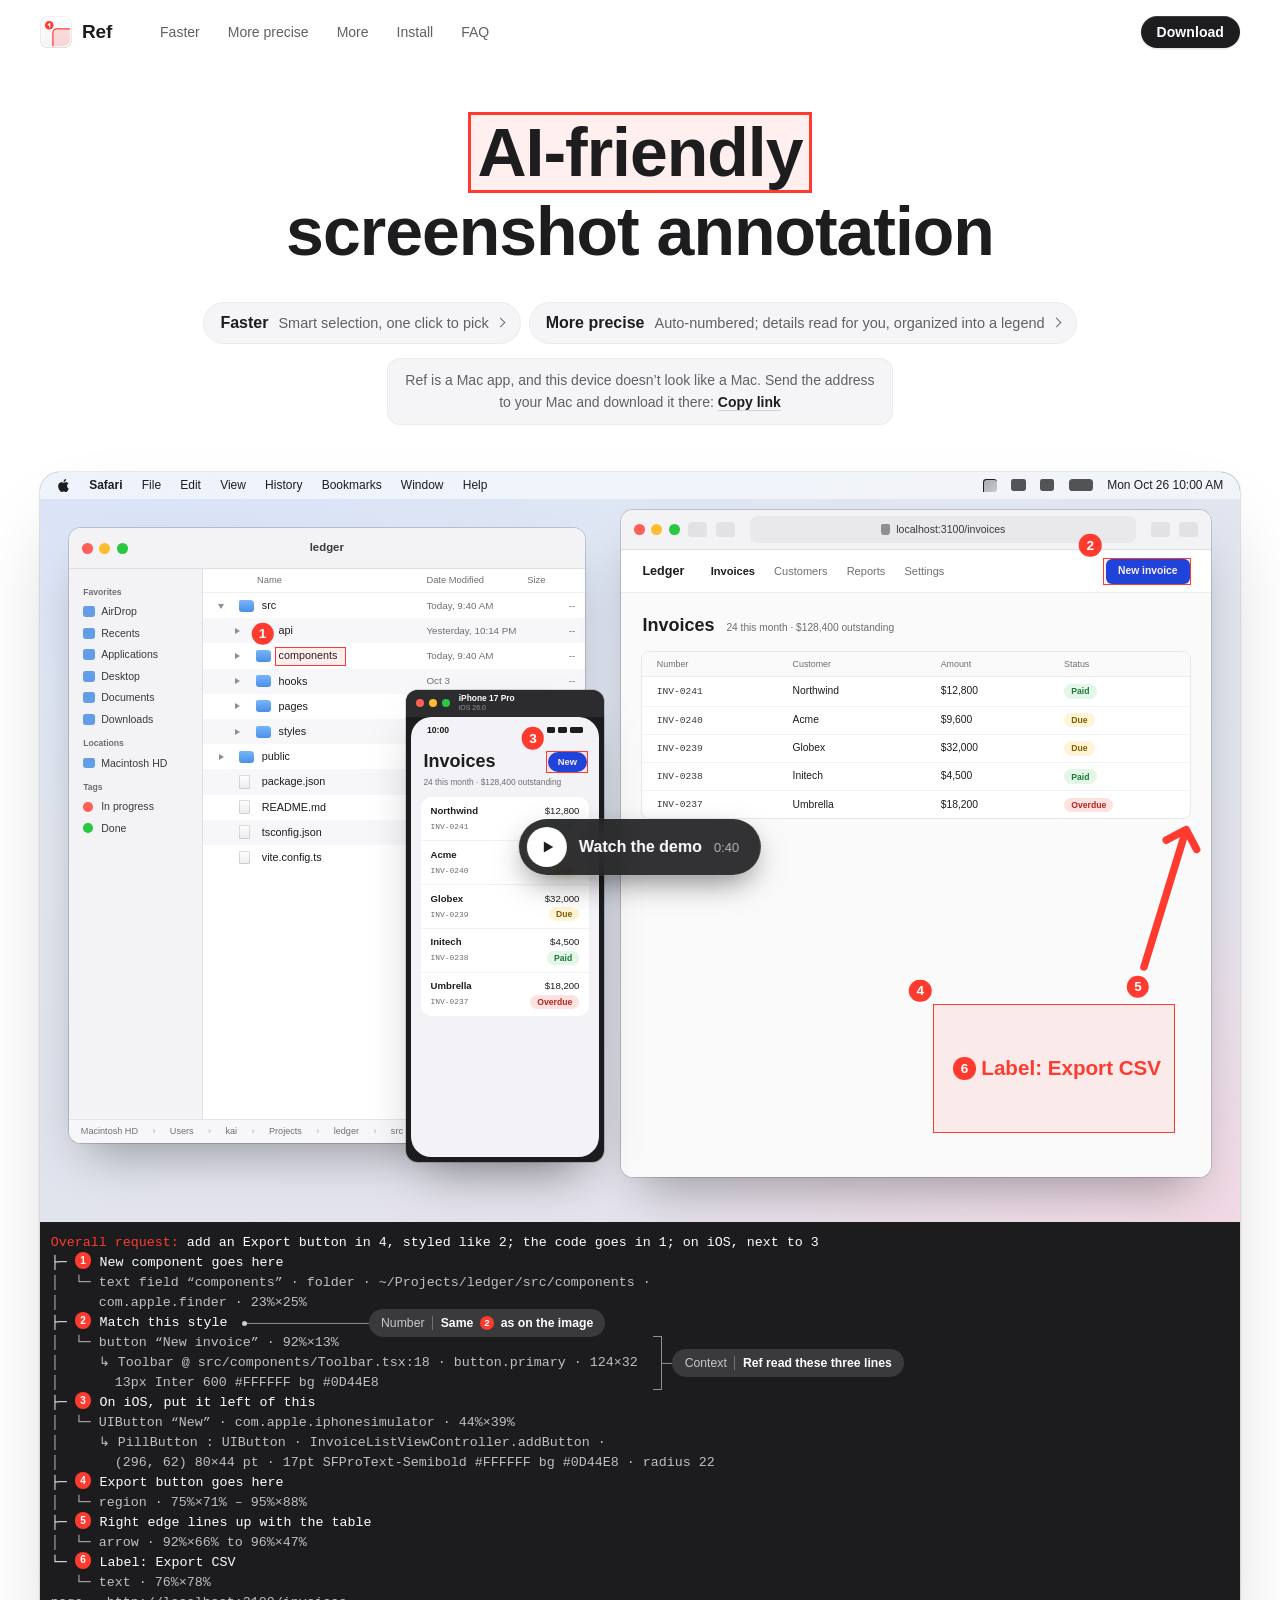
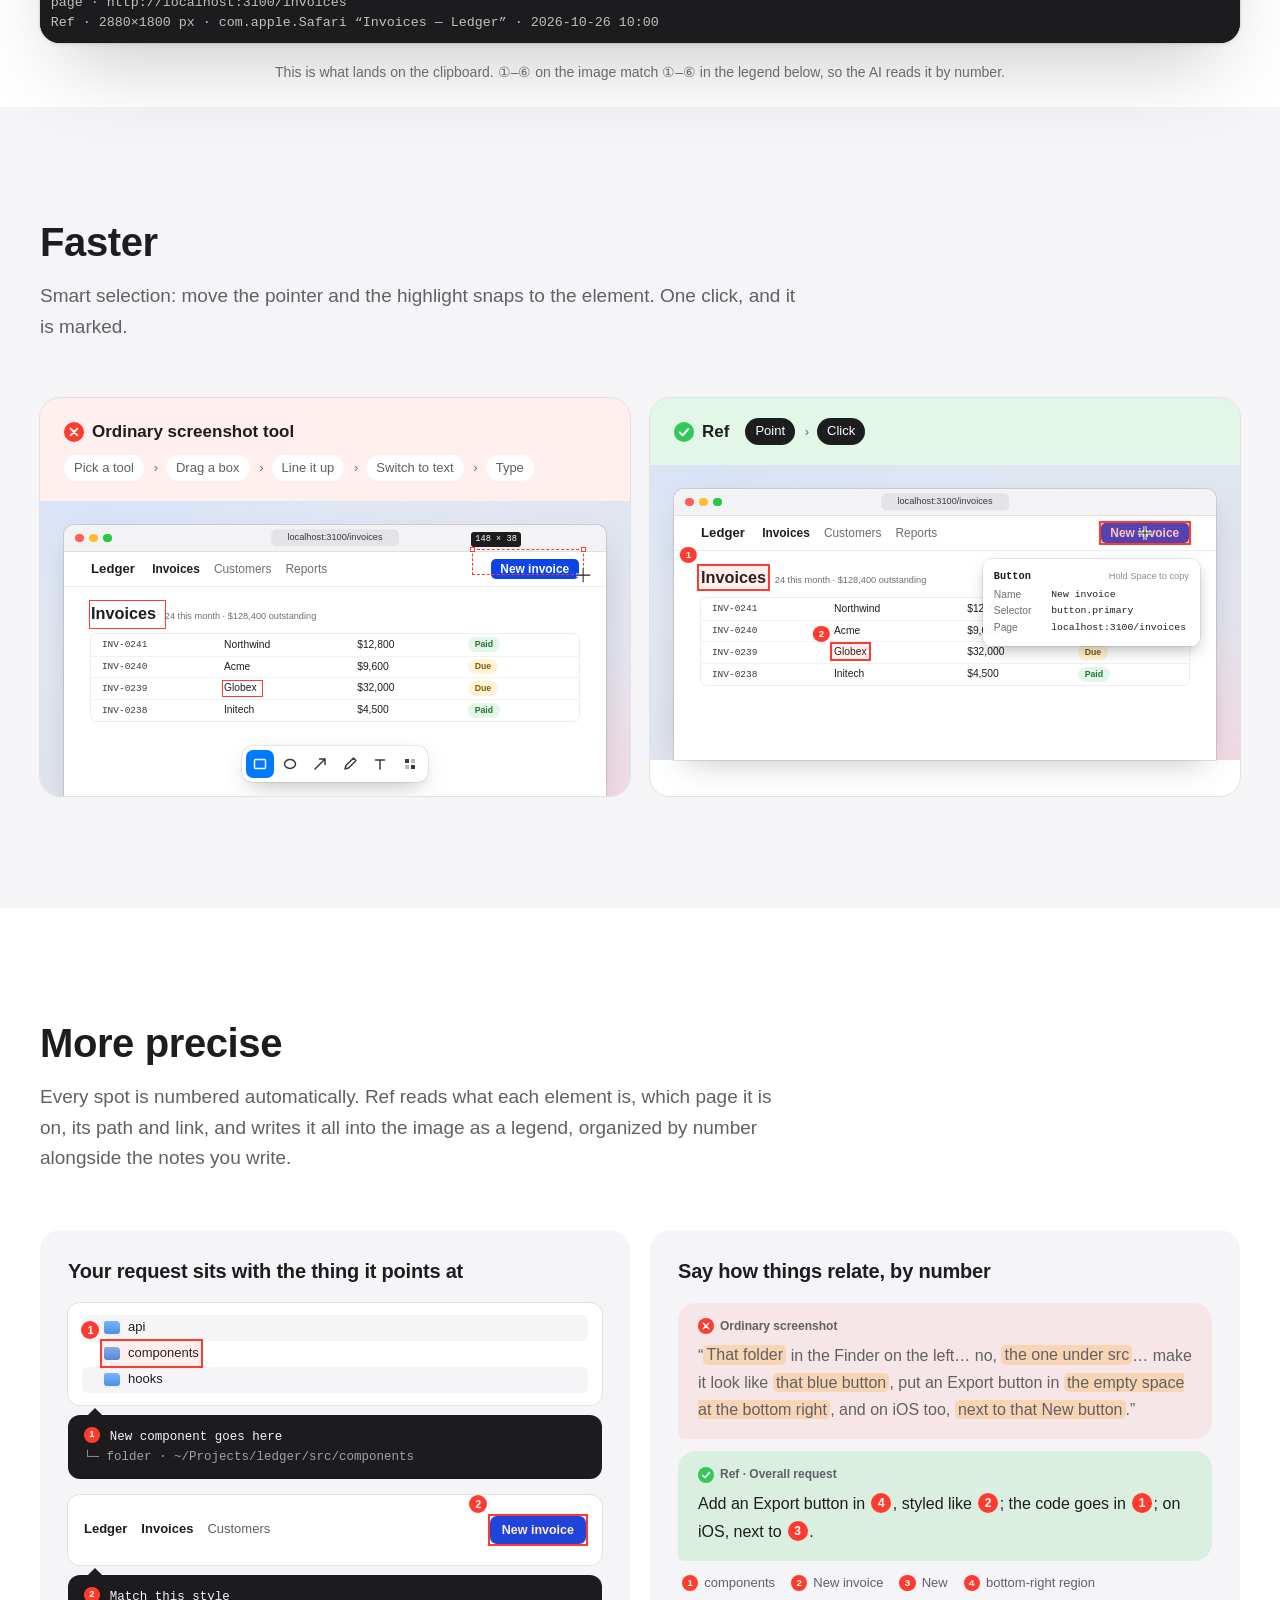
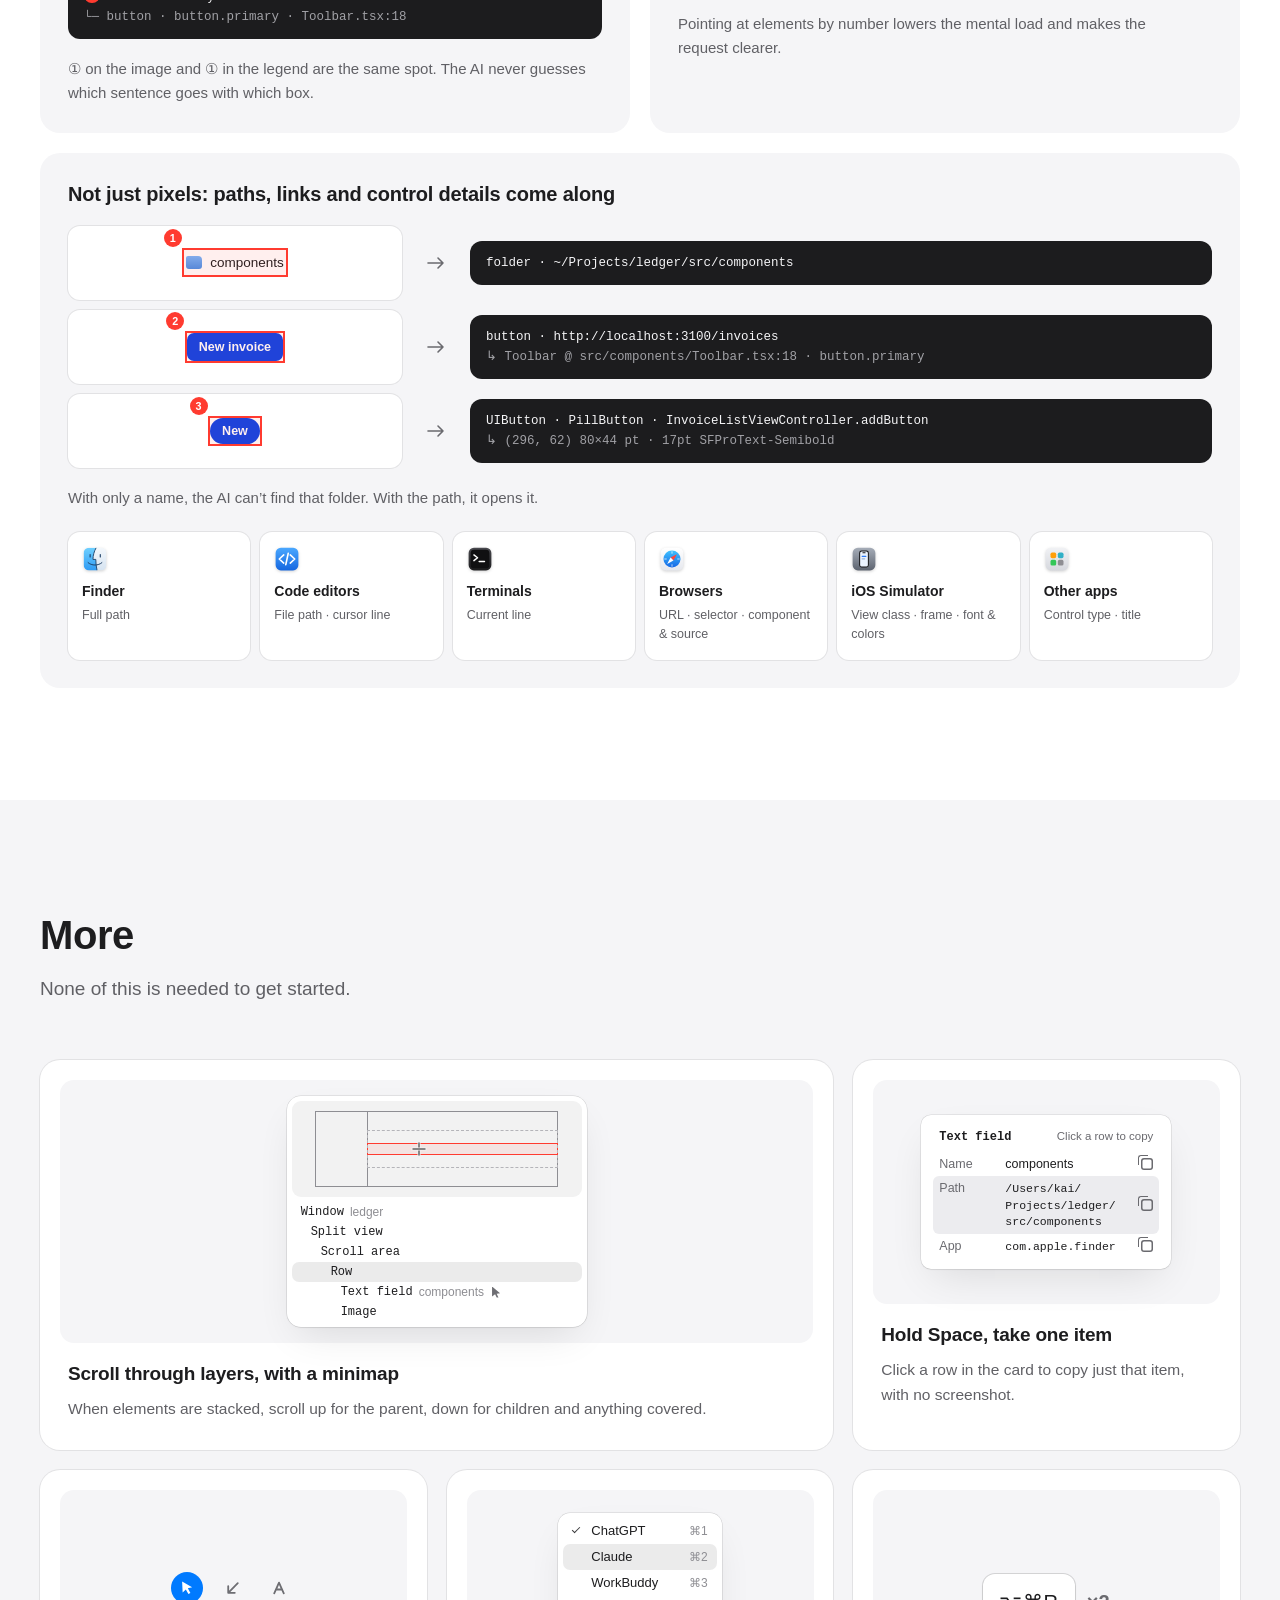
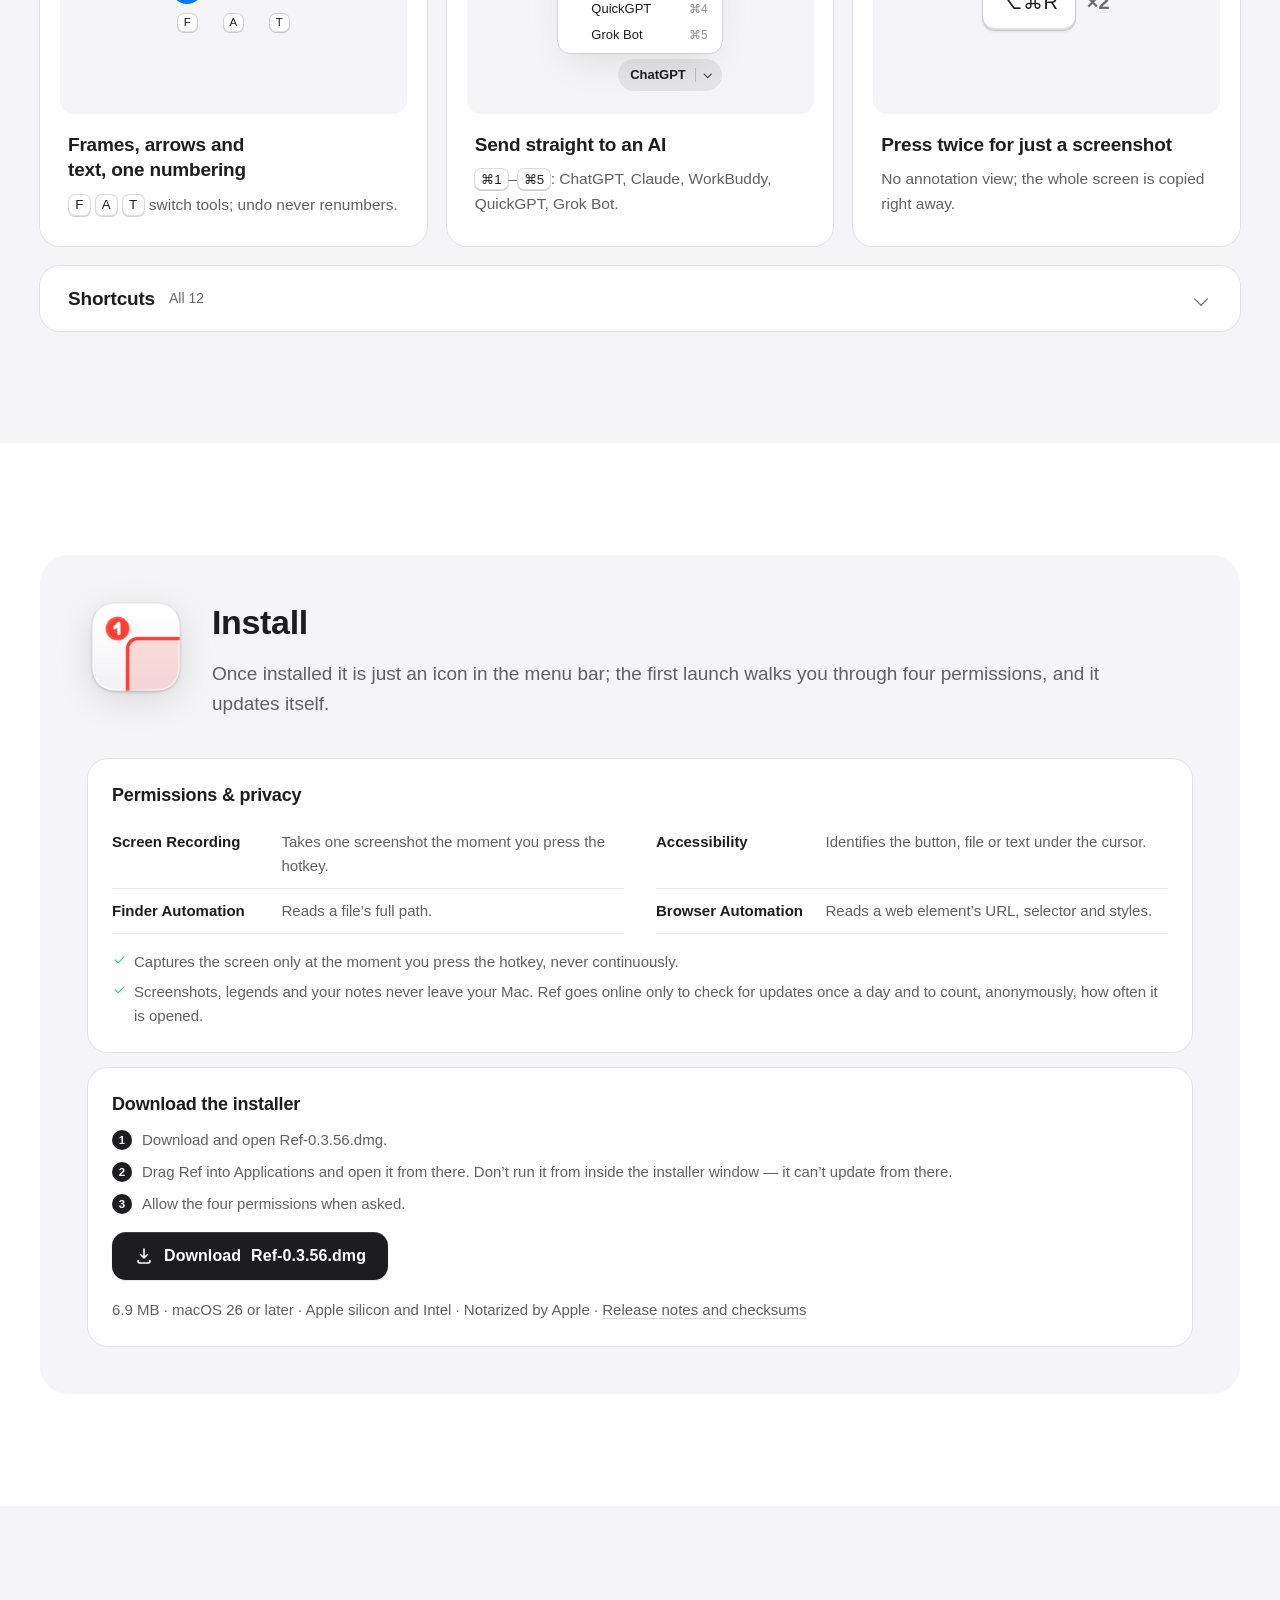
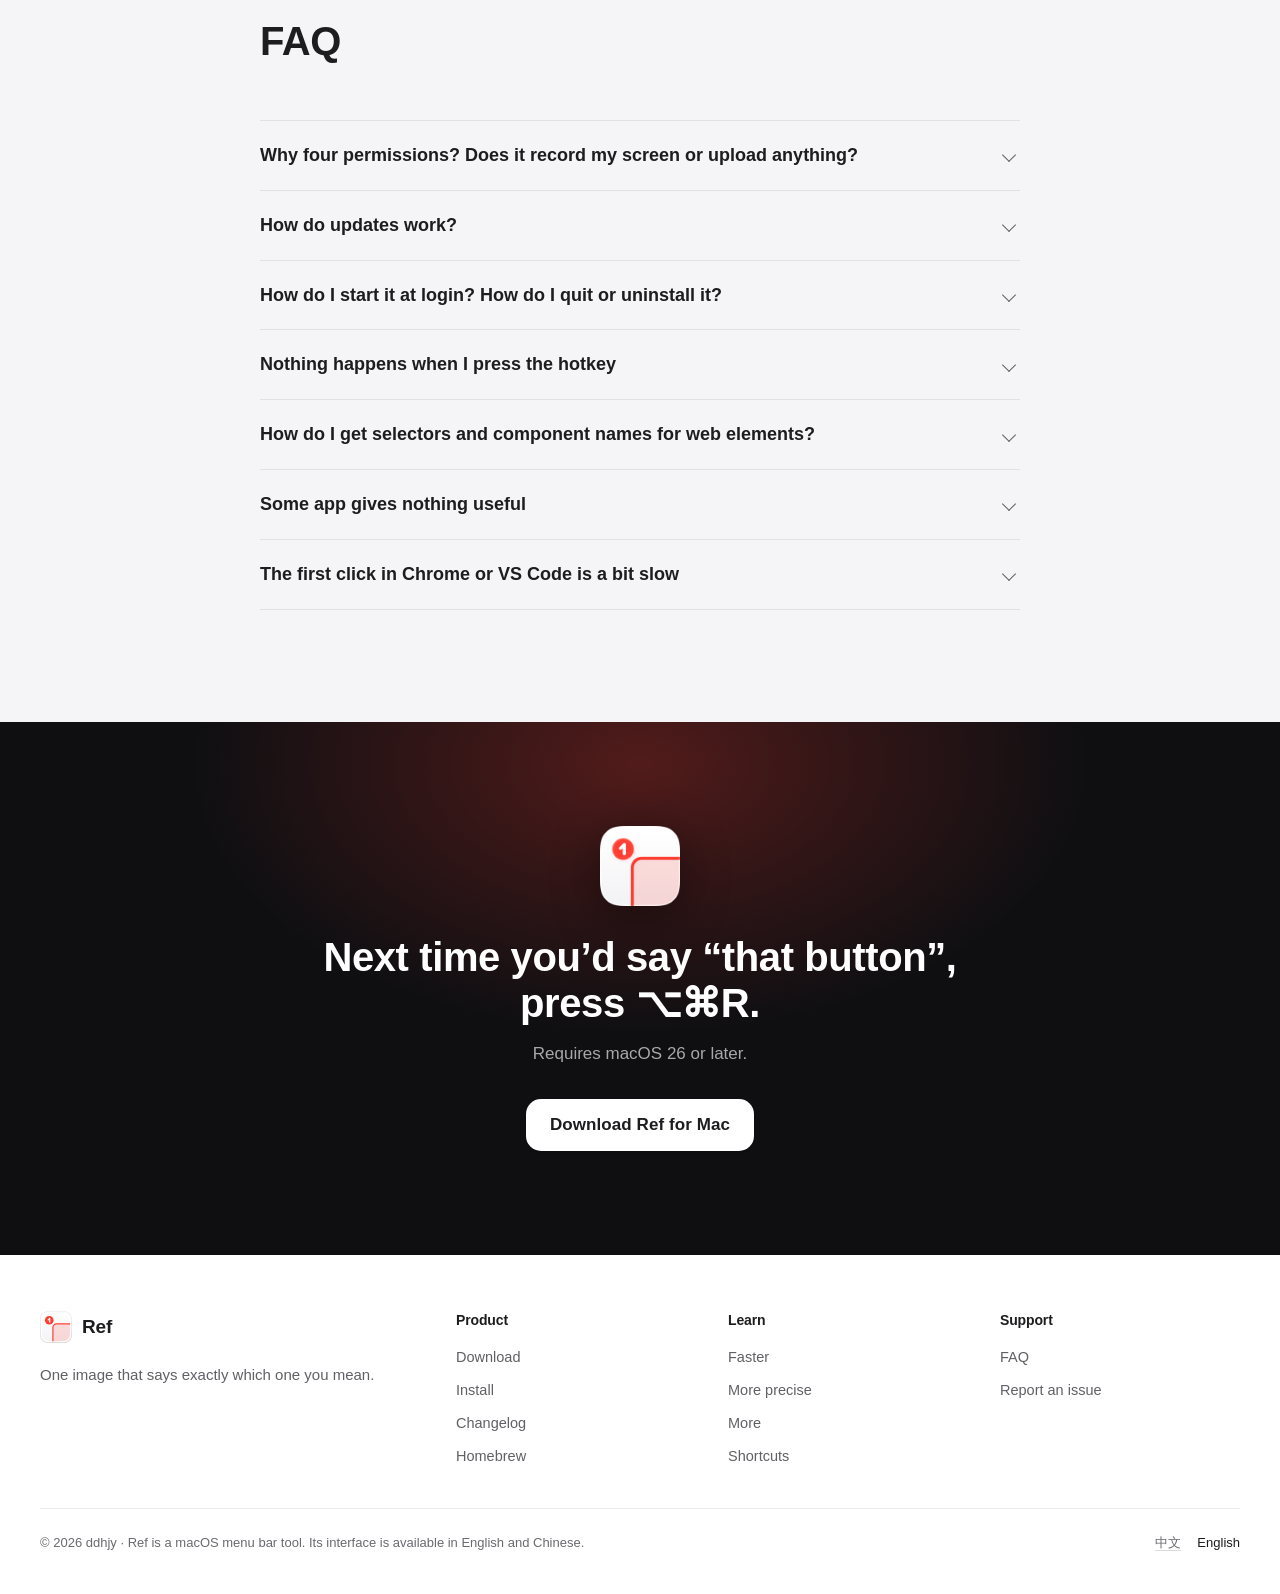
==== commit 5a3fc53e: "site: v0.3.56" ====
--- a/en/index.html
+++ b/en/index.html
@@ -49,7 +49,7 @@
   "operatingSystem": "macOS 26",
   "applicationCategory": "UtilitiesApplication",
   "description": "AI-friendly screenshot annotation, in the macOS menu bar. Press a hotkey and click what you mean: Ref snaps to the element, numbers it, and writes your request together with its path and links into one image on the clipboard.",
-  "softwareVersion": "0.3.55",
+  "softwareVersion": "0.3.56",
   "downloadUrl": "https://github.com/ddhjy/ref-releases/releases/latest",
   "releaseNotes": "https://github.com/ddhjy/ref-releases/releases",
   "offers": { "@type": "Offer", "price": "0", "priceCurrency": "USD" },
@@ -507,13 +507,13 @@
         <div class="way">
           <h3>Download the installer</h3>
           <ol class="way-steps">
-            <li>Download and open <span data-dmg-name>Ref-0.3.55.dmg</span>.</li>
+            <li>Download and open <span data-dmg-name>Ref-0.3.56.dmg</span>.</li>
             <li>Drag Ref into Applications and open it from there. Don’t run it from inside the installer window — it can’t update from there.</li>
             <li>Allow the four permissions when asked.</li>
           </ol>
-          <a class="btn btn-primary" href="/download/Ref-0.3.55.dmg" data-download-dmg>
+          <a class="btn btn-primary" href="/download/Ref-0.3.56.dmg" data-download-dmg>
             <svg class="i" viewBox="0 0 20 20" aria-hidden="true"><path d="M10 3v9m0 0 3.5-3.5M10 12 6.5 8.5M4 14.5v1A1.5 1.5 0 0 0 5.5 17h9a1.5 1.5 0 0 0 1.5-1.5v-1"/></svg>
-            Download <span data-dmg-name>Ref-0.3.55.dmg</span>
+            Download <span data-dmg-name>Ref-0.3.56.dmg</span>
           </a>
           <p class="way-meta"><span data-dmg-size>6.9 MB</span> · macOS 26 or later · Apple silicon and Intel · Notarized by Apple · <a href="https://github.com/ddhjy/ref-releases/releases/latest" data-release-link>Release notes and checksums</a></p>
         </div>
@@ -571,7 +571,7 @@
       <h2>Next time you’d say “that button”,<br>press ⌥⌘R.</h2>
       <p>Requires macOS 26 or later.</p>
       <div class="cta">
-        <a class="btn btn-contrast btn-lg" href="/download/Ref-0.3.55.dmg" data-download-dmg>Download Ref for Mac</a>
+        <a class="btn btn-contrast btn-lg" href="/download/Ref-0.3.56.dmg" data-download-dmg>Download Ref for Mac</a>
       </div>
     </div>
   </div>
@@ -585,7 +585,7 @@
     </div>
     <nav aria-label="Product">
       <h3>Product</h3>
-      <a href="/download/Ref-0.3.55.dmg" data-download-dmg>Download</a>
+      <a href="/download/Ref-0.3.56.dmg" data-download-dmg>Download</a>
       <a href="#install">Install</a>
       <a href="https://github.com/ddhjy/ref-releases/releases">Changelog</a>
       <a href="https://github.com/ddhjy/homebrew-tap" rel="noopener">Homebrew</a>
